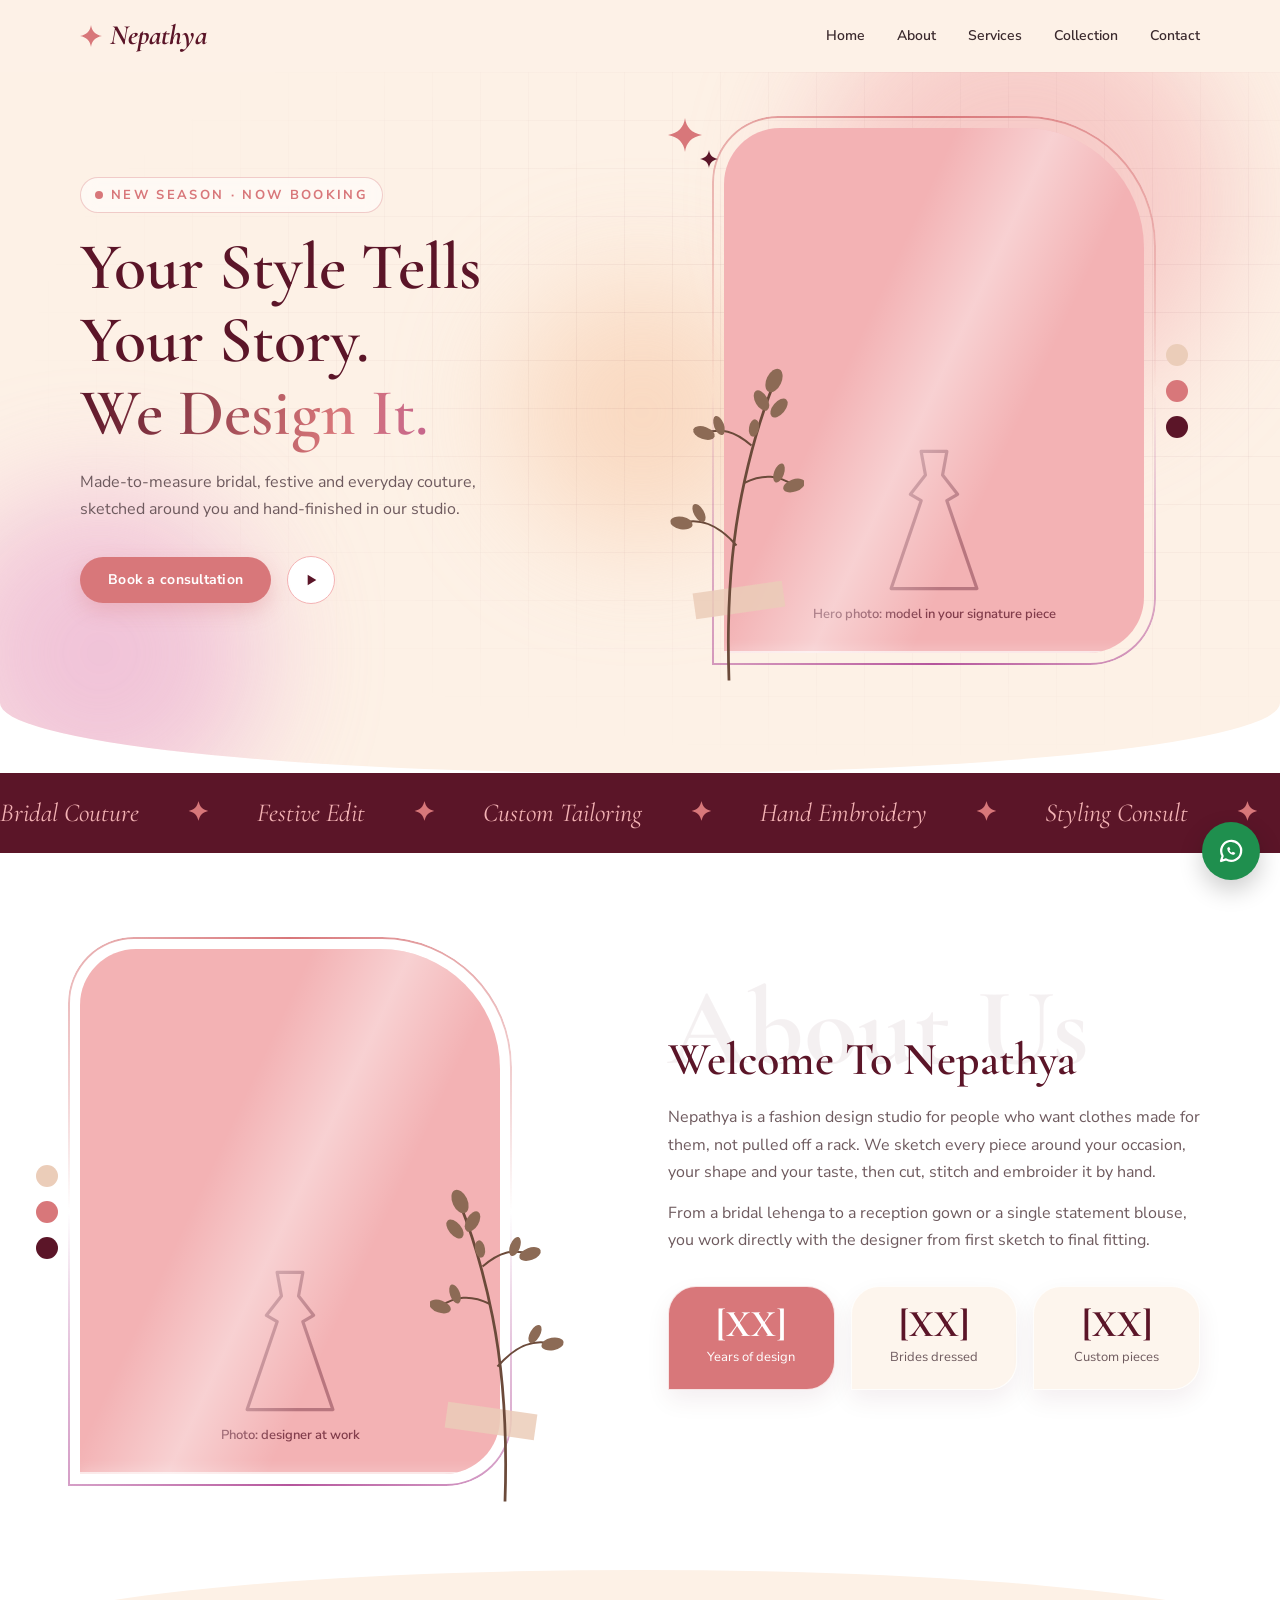
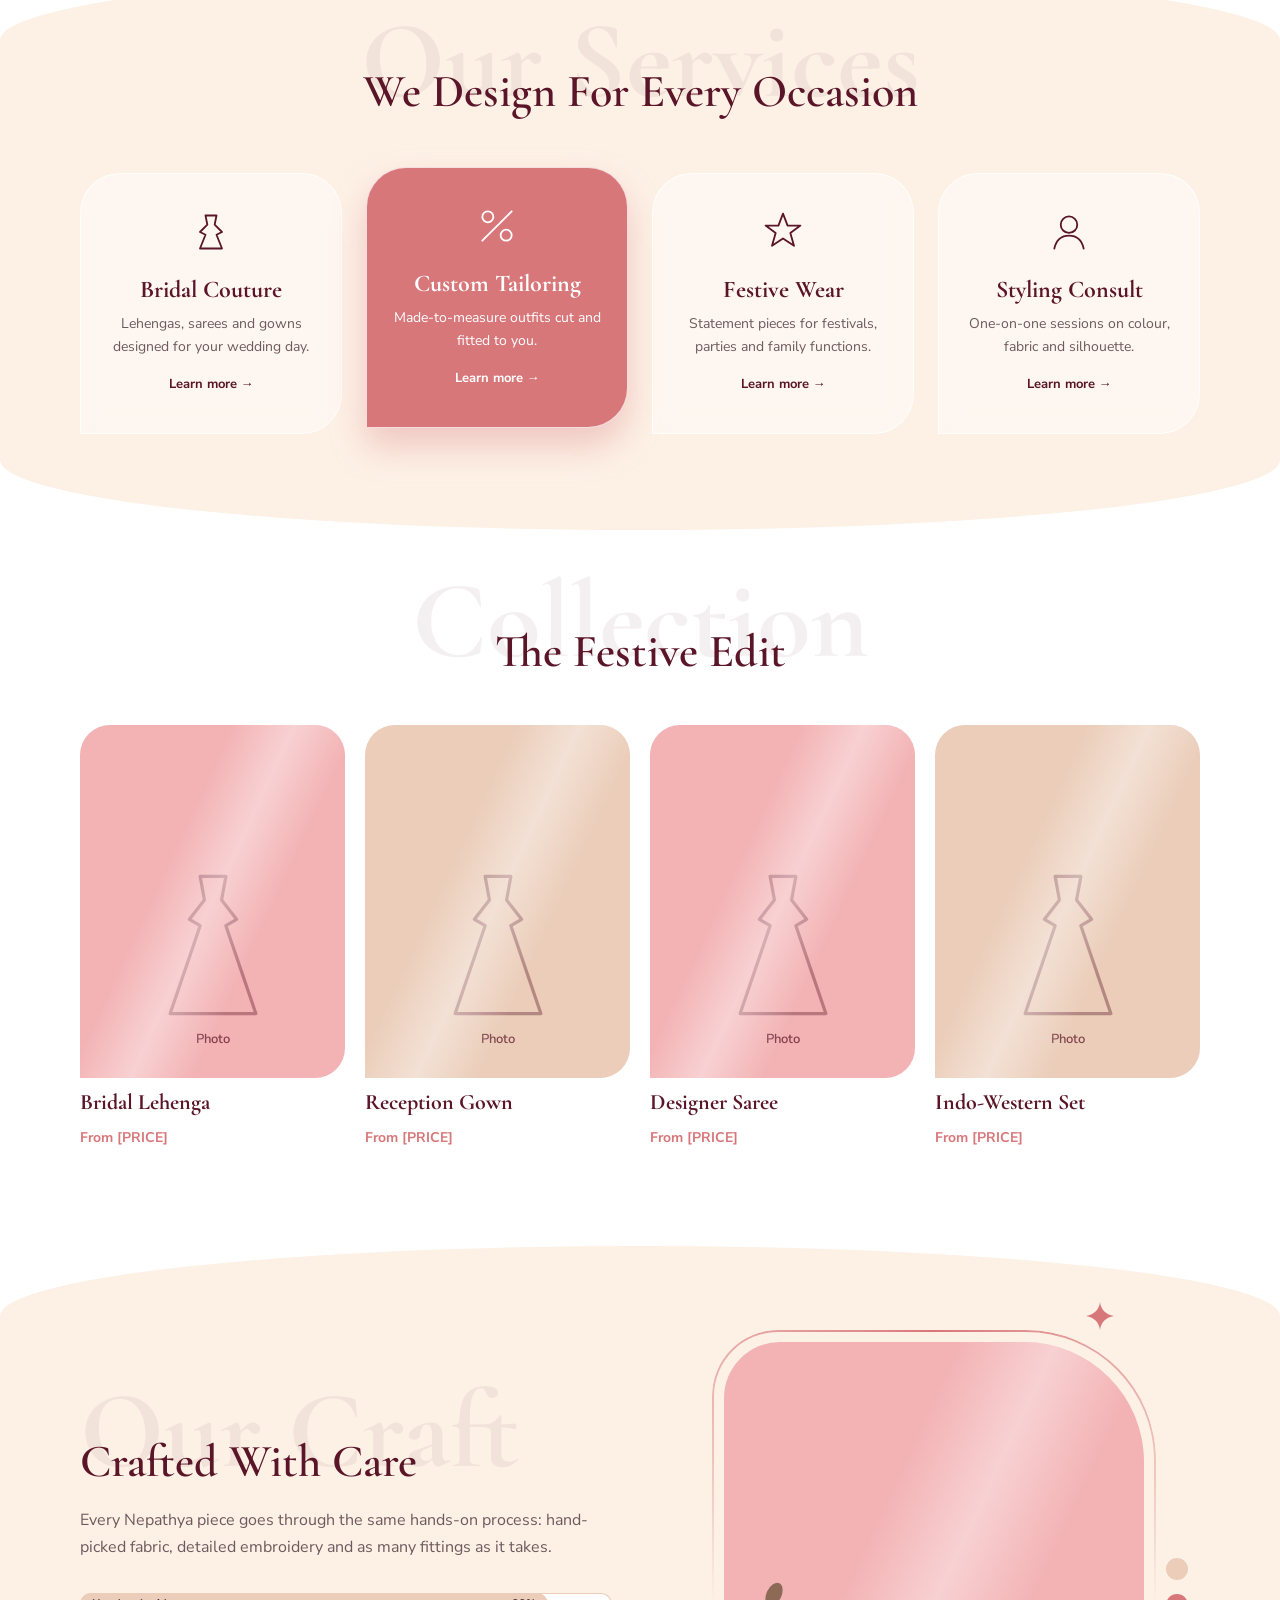
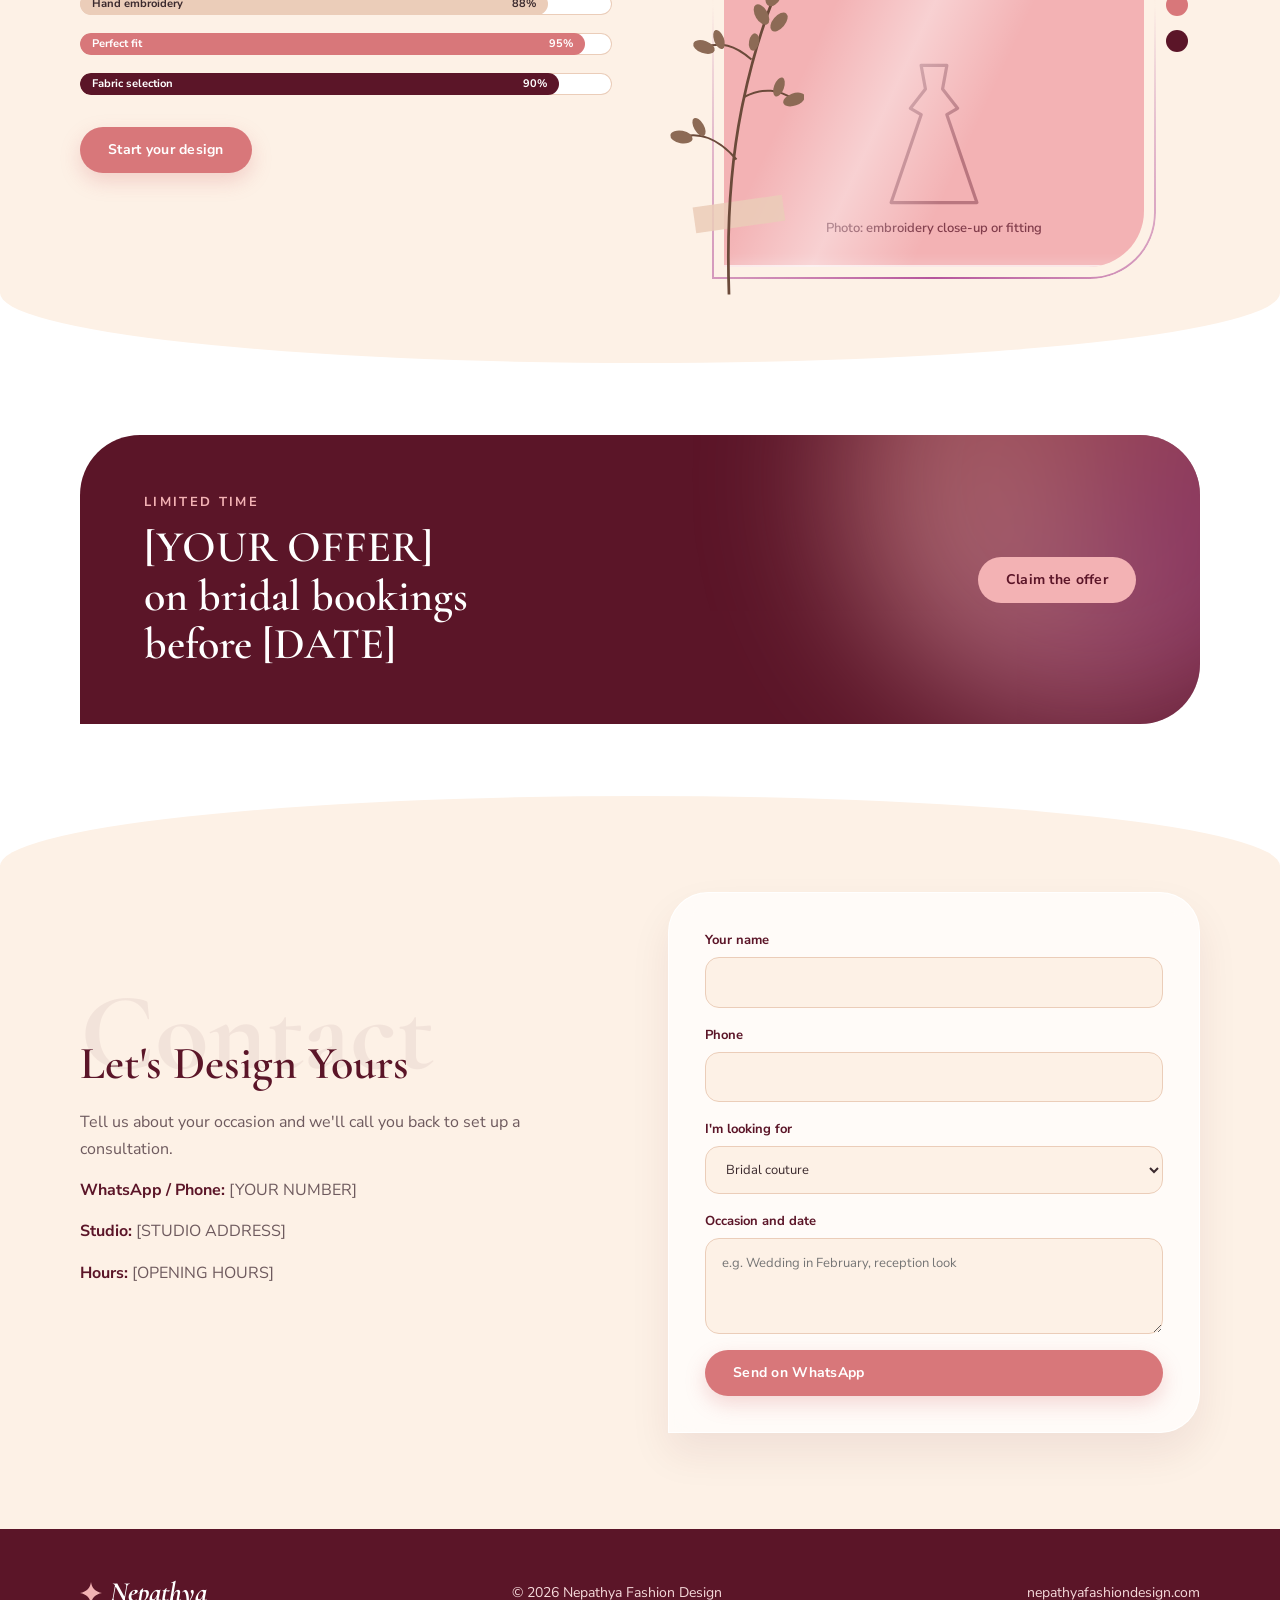
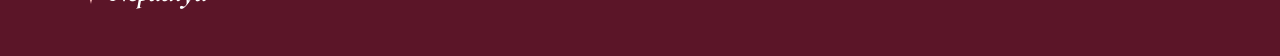
==== index.html @ 2fda393b "Add Nepathya promo landing page Co-Authored-By: Claude Opus 5.5 <noreply@anthropic.com> Claude-Sessi" ====
<!doctype html>
<html lang="en">
<head>
<meta charset="utf-8">
<meta name="viewport" content="width=device-width, initial-scale=1, viewport-fit=cover">
<title>Nepathya Fashion Design | Bridal &amp; Custom Couture</title>
<meta name="description" content="Nepathya Fashion Design: made-to-measure bridal, festive and custom wear. Book a design consultation.">
<link rel="preconnect" href="https://fonts.googleapis.com">
<link rel="preconnect" href="https://fonts.gstatic.com" crossorigin>
<link rel="stylesheet" href="https://fonts.googleapis.com/css2?family=Cormorant+Garamond:ital,wght@0,500;0,600;0,700;1,600&family=Nunito+Sans:wght@400;600;700&display=swap">
<style>
/* Layout: soft cream bands with curved edges; arched pink photo frames with a dried-flower sprig, colour-dot rail, serif headings over faded watermark words */
:root{
  --cream:#FDF1E6;
  --paper:#FFFFFF;
  --blush:#F3B2B4;
  --coral:#D8777A;
  --coral-dark:#B95A5E;
  --wine:#5B1528;
  --ink:#3B2A2E;
  --muted:#6E5A5E;
  --sand:#EBCDB9;
  --display:'Cormorant Garamond', 'Times New Roman', Georgia, serif;
  --body:'Nunito Sans', 'Segoe UI', Arial, sans-serif;
  color-scheme: light;
}
*{box-sizing:border-box}
html{scroll-behavior:smooth}
body{margin:0;background:var(--paper);color:var(--ink);font-family:var(--body);font-size:16px;line-height:1.7}
img{max-width:100%;display:block}
a{color:inherit}
h1,h2,h3{font-family:var(--display);color:var(--wine);margin:0;line-height:1.1;text-wrap:balance}
p{margin:0}
:focus-visible{outline:2px solid var(--wine);outline-offset:3px}

.wrap{max-width:1160px;margin:0 auto;padding-left:max(20px, env(safe-area-inset-left,0px));padding-right:max(20px, env(safe-area-inset-right,0px))}

/* Buttons */
.btn{display:inline-flex;align-items:center;gap:8px;min-height:46px;padding:0 28px;border-radius:999px;background:var(--coral);color:#fff;text-decoration:none;font-weight:700;font-size:14px;letter-spacing:.02em;border:0;cursor:pointer;font-family:var(--body);box-shadow:0 8px 20px rgba(216,119,122,.28);transition:background .2s, transform .2s}
.btn:hover{background:var(--coral-dark);transform:translateY(-2px)}
.btn.ghost{background:transparent;color:var(--wine);box-shadow:none;border:1.5px solid var(--coral)}
.btn.ghost:hover{background:var(--coral);color:#fff}
.play{width:48px;height:48px;border-radius:50%;border:1.5px solid var(--blush);display:inline-grid;place-items:center;color:var(--wine);text-decoration:none;background:var(--paper)}
.play:hover{background:var(--blush)}

/* Header */
header{position:sticky;top:env(safe-area-inset-top,0px);z-index:20;background:rgba(253,241,230,.94);backdrop-filter:blur(8px)}
body::before{content:"";position:fixed;inset:0 0 auto;height:env(safe-area-inset-top,0px);z-index:21;background:var(--cream)}
.nav{display:flex;align-items:center;justify-content:space-between;gap:16px;min-height:72px}
.logo{display:flex;align-items:center;gap:8px;font-family:var(--display);font-style:italic;font-weight:700;font-size:28px;color:var(--wine);text-decoration:none}
.logo svg{width:22px;height:22px}
.menu{display:flex;gap:32px;list-style:none;margin:0;padding:0;font-size:14px;font-weight:600}
.menu a{text-decoration:none;color:var(--ink)}
.menu a:hover{color:var(--coral)}
.burger{display:none;width:44px;height:44px;border:0;background:transparent;color:var(--wine);cursor:pointer}

/* Sections */
.band{background:var(--cream);position:relative}
.curve-bottom{border-radius:0 0 50% 50% / 0 0 70px 70px}
.curve-both{border-radius:50% 50% 50% 50% / 70px 70px 70px 70px}
section{padding-block:96px}

.split{display:grid;grid-template-columns:repeat(2,minmax(0,1fr));gap:56px;align-items:center}
.eyebrow{font-weight:700;font-size:13px;letter-spacing:.18em;text-transform:uppercase;color:var(--coral)}
.watermark{position:relative}
.watermark::before{content:attr(data-mark);position:absolute;left:0;top:-.55em;font-family:var(--display);font-weight:700;font-size:clamp(56px,9vw,110px);line-height:1;color:var(--wine);opacity:.06;white-space:nowrap;pointer-events:none}
.center.watermark::before{left:50%;transform:translateX(-50%)}

/* Hero */
.hero{padding-block:56px 120px}
.hero h1{font-size:clamp(40px,5.4vw,66px);font-weight:600}
.hero .lead{color:var(--muted);max-width:44ch;margin-top:20px}
.hero .actions{display:flex;align-items:center;gap:16px;margin-top:32px;flex-wrap:wrap}

/* Photo frame */
.frame{position:relative;max-width:420px;width:100%;justify-self:center}
.frame.left{justify-self:start}
.photo{aspect-ratio:4/5;width:100%;max-width:100%;background:var(--blush);border-radius:56px 120px 56px 0;overflow:hidden;position:relative;display:grid;place-items:end center}
.photo img{width:100%;height:100%;object-fit:cover}
.photo .ph{display:flex;flex-direction:column;align-items:center;gap:8px;color:var(--wine);opacity:.75;font-size:13px;font-weight:600;padding-bottom:28px;text-align:center}
.photo .ph svg{width:120px;height:auto;opacity:.5}
.sprig{position:absolute;left:-70px;bottom:-30px;width:150px;height:auto;pointer-events:none}
.frame.left .sprig{left:auto;right:-80px;transform:scaleX(-1)}
.tape{position:absolute;left:-30px;bottom:40px;width:90px;height:26px;background:rgba(235,205,185,.85);transform:rotate(-8deg)}
.frame.left .tape{left:auto;right:-36px;transform:rotate(8deg)}
.dots{position:absolute;right:-44px;top:50%;display:flex;flex-direction:column;gap:14px;transform:translateY(-50%)}
.frame.left .dots{right:auto;left:-44px}
.dots span{width:22px;height:22px;border-radius:50%}
.dots span:nth-child(1){background:var(--sand)}
.dots span:nth-child(2){background:var(--coral)}
.dots span:nth-child(3){background:var(--wine)}
.spark{position:absolute;color:var(--coral)}
.spark.dark{color:var(--wine)}

/* About + stats */
.about h2,.expertise h2{font-size:clamp(34px,4vw,46px);font-weight:600}
.about p{color:var(--muted);margin-top:20px}
.stats{display:grid;grid-template-columns:repeat(3,minmax(0,1fr));gap:16px;margin-top:32px}
.stat{background:var(--cream);border-radius:28px 28px 28px 0;padding:18px 12px;text-align:center;box-shadow:0 10px 24px rgba(91,21,40,.07)}
.stat b{display:block;font-family:var(--display);font-size:38px;line-height:1;color:var(--wine)}
.stat span{font-size:13px;color:var(--muted)}
.stat.hot{background:var(--coral)}
.stat.hot b,.stat.hot span{color:#fff}

/* Services */
.services h2{font-size:clamp(34px,4vw,46px);font-weight:600;text-align:center}
.cards{display:grid;grid-template-columns:repeat(4,minmax(0,1fr));gap:24px;margin-top:56px}
.card{position:relative;text-align:center;padding:36px 22px;border-radius:40px 40px 40px 0;transition:background .25s, transform .25s, box-shadow .25s}
.card svg{width:44px;height:44px;color:var(--wine)}
.card h3{font-size:24px;margin-top:14px}
.card p{font-size:14px;color:var(--muted);margin-top:8px}
.card a{display:inline-block;margin-top:14px;font-size:13px;font-weight:700;text-decoration:none;color:var(--wine)}
.card:hover,.card.active{background:var(--coral);transform:translateY(-6px);box-shadow:0 18px 34px rgba(216,119,122,.35)}
.card:hover *,.card.active *{color:#fff}

/* Gallery */
.gallery h2{font-size:clamp(34px,4vw,46px);font-weight:600;text-align:center}
.grid{display:grid;grid-template-columns:repeat(4,minmax(0,1fr));gap:20px;margin-top:48px}
.item{display:flex;flex-direction:column;gap:12px}
.item .photo{border-radius:30px 30px 30px 0;aspect-ratio:3/4}
.item:nth-child(even) .photo{background:var(--sand)}
.item h3{font-size:22px}
.item span{font-size:14px;color:var(--coral);font-weight:700}

/* Expertise bars */
.expertise p.copy{color:var(--muted);margin-top:20px}
.bars{display:flex;flex-direction:column;gap:18px;margin-top:32px}
.bar{background:var(--paper);border-radius:999px;height:22px;position:relative;overflow:hidden;box-shadow:inset 0 0 0 1px var(--sand)}
.bar i{position:absolute;inset:0 auto 0 0;border-radius:999px;display:flex;align-items:center;justify-content:space-between;padding:0 12px;font-style:normal;font-size:11px;font-weight:700;color:var(--ink)}
.bar:nth-child(1) i{background:var(--sand)}
.bar:nth-child(2) i{background:var(--coral);color:#fff}
.bar:nth-child(3) i{background:var(--wine);color:#fff}

/* Offer */
.offer{padding-block:72px}
.offer-box{background:var(--wine);color:#fff;border-radius:60px 60px 60px 0;padding:56px clamp(24px,5vw,72px);display:flex;flex-wrap:wrap;gap:28px;align-items:center;justify-content:space-between;position:relative;overflow:hidden}
.offer-box h2{color:#fff;font-size:clamp(30px,3.6vw,44px);font-weight:600;max-width:20ch}
.offer-box .eyebrow{color:var(--blush)}
.offer-box .btn{background:var(--blush);color:var(--wine);box-shadow:none}
.offer-box .btn:hover{background:#fff}

/* Contact */
.contact h2{font-size:clamp(34px,4vw,46px);font-weight:600}
.contact .info{display:flex;flex-direction:column;gap:14px;margin-top:20px;color:var(--muted)}
.contact .info b{color:var(--wine)}
form{background:var(--paper);border-radius:40px 40px 40px 0;padding:36px;box-shadow:0 20px 40px rgba(91,21,40,.08);display:flex;flex-direction:column;gap:16px}
label{display:flex;flex-direction:column;gap:6px;font-size:13px;font-weight:700;color:var(--wine)}
input,select,textarea{font:inherit;font-weight:400;color:var(--ink);padding:13px 16px;border:1px solid var(--sand);border-radius:14px;background:var(--cream);min-height:48px}
textarea{resize:vertical;min-height:96px}
.sent{background:var(--cream);border-radius:16px;padding:14px 16px;font-size:14px}

footer{background:var(--wine);color:#F6DADB;padding-block:40px}
footer .row{display:flex;flex-wrap:wrap;gap:16px;justify-content:space-between;align-items:center;font-size:14px}
footer .logo{color:#fff}
footer a{text-decoration:none}
footer a:hover{color:#fff}

.wa{position:fixed;right:calc(20px + env(safe-area-inset-right,0px));bottom:calc(20px + env(safe-area-inset-bottom,0px));z-index:30;width:58px;height:58px;border-radius:50%;background:#1F8F4E;display:grid;place-items:center;box-shadow:0 10px 24px rgba(0,0,0,.2)}
.wa svg{width:30px;height:30px;color:#fff}

@media (max-width: 900px){
  .split{grid-template-columns:minmax(0,1fr)}
  .cards,.grid{grid-template-columns:repeat(2,minmax(0,1fr))}
  .frame,.frame.left{justify-self:center;max-width:340px}
  .about .frame{order:-1}
  .menu{display:none;position:absolute;left:0;right:0;top:100%;flex-direction:column;gap:0;background:var(--cream);padding:8px max(20px, env(safe-area-inset-left,0px)) 16px;box-shadow:0 12px 20px rgba(91,21,40,.08)}
  .menu.open{display:flex}
  .menu a{display:block;padding:12px 0}
  .burger{display:inline-grid;place-items:center}
  section{padding-block:72px}
}
@media (max-width: 520px){
  .cards,.grid{grid-template-columns:minmax(0,1fr)}
  .stats{gap:10px}
  .stat b{font-size:30px}
  .dots{right:-30px}
  .frame.left .dots{left:-30px}
  .sprig{width:110px;left:-40px}
  .frame.left .sprig{right:-44px}
  form{padding:24px}
}
/* ===== Futuristic motion layer ===== */
@property --a{syntax:'<angle>';initial-value:0deg;inherits:false}
@keyframes spin{to{--a:360deg}}
@keyframes drift{to{transform:translate(60px,40px) scale(1.15)}}
@keyframes holo{to{background-position:-250% 0}}
@keyframes rise{from{transform:translateY(28px);filter:blur(8px)}}
@keyframes float{50%{transform:translateY(-14px)}}
@keyframes twinkle{50%{transform:scale(.55) rotate(45deg);opacity:.45}}
@keyframes sweep{0%{transform:translateX(-120%)}55%,100%{transform:translateX(120%)}}
@keyframes pulse{0%{box-shadow:0 0 0 0 rgba(216,119,122,.55)}100%{box-shadow:0 0 0 14px rgba(216,119,122,0)}}
@keyframes marquee{to{transform:translateX(-50%)}}
@keyframes scan{0%{top:-10%}100%{top:110%}}

.progress{position:fixed;top:env(safe-area-inset-top,0px);left:0;width:100%;height:3px;z-index:40;transform-origin:0 50%;transform:scaleX(0);background:linear-gradient(90deg,var(--coral),#C86BB0,var(--wine))}
.logo svg{animation:spin-r 8s linear infinite}
@keyframes spin-r{to{transform:rotate(360deg)}}

.band.curve-bottom{overflow:hidden}
.aurora{position:absolute;inset:0;pointer-events:none;overflow:hidden}
.aurora::after{content:"";position:absolute;inset:0;background-image:linear-gradient(rgba(91,21,40,.07) 1px,transparent 1px),linear-gradient(90deg,rgba(91,21,40,.07) 1px,transparent 1px);background-size:48px 48px;-webkit-mask-image:radial-gradient(ellipse at 70% 40%,#000 0%,transparent 70%);mask-image:radial-gradient(ellipse at 70% 40%,#000 0%,transparent 70%)}
.aurora i{position:absolute;border-radius:50%;filter:blur(60px);opacity:.6;animation:drift 14s ease-in-out infinite alternate}
.aurora i:nth-child(1){width:420px;height:420px;background:var(--blush);right:4%;top:-80px}
.aurora i:nth-child(2){width:320px;height:320px;background:#E9A6CF;left:-60px;bottom:-40px;animation-duration:18s}
.aurora i:nth-child(3){width:260px;height:260px;background:#F7C9A8;left:40%;top:30%;animation-duration:22s}
.hero .wrap{position:relative}

.holo{background:linear-gradient(100deg,var(--wine) 0%,var(--coral) 30%,#B5559C 50%,var(--coral) 70%,var(--wine) 100%);background-size:250% 100%;-webkit-background-clip:text;background-clip:text;color:transparent;animation:holo 6s linear infinite}
.hero .eyebrow,.hero h1,.hero .lead,.hero .actions{animation:rise 1s cubic-bezier(.2,.7,.2,1) both}
.hero h1{animation-delay:.12s}.hero .lead{animation-delay:.26s}.hero .actions{animation-delay:.4s}
.chip{display:inline-flex;align-items:center;gap:8px;padding:6px 14px;border-radius:999px;background:rgba(255,255,255,.55);border:1px solid rgba(216,119,122,.35);backdrop-filter:blur(8px)}
.chip::before{content:"";width:8px;height:8px;border-radius:50%;background:var(--coral);animation:pulse 1.8s infinite}

.frame{isolation:isolate;animation:float 7s ease-in-out infinite}
.frame::before{content:"";position:absolute;inset:-12px;z-index:-1;border-radius:66px 130px 66px 0;padding:2px;background:conic-gradient(from var(--a),var(--coral),transparent 25%,#B5559C 50%,transparent 75%,var(--coral));-webkit-mask:linear-gradient(#000 0 0) content-box,linear-gradient(#000 0 0);-webkit-mask-composite:xor;mask-composite:exclude;animation:spin 6s linear infinite}
.photo::after{content:"";position:absolute;inset:0;background:linear-gradient(115deg,transparent 35%,rgba(255,255,255,.4) 50%,transparent 65%);animation:sweep 5s ease-in-out infinite;pointer-events:none}
.frame .photo::before{content:"";position:absolute;left:0;right:0;height:2px;background:rgba(255,255,255,.7);box-shadow:0 0 12px rgba(255,255,255,.9);animation:scan 4s linear infinite;pointer-events:none}
.spark{animation:twinkle 3s ease-in-out infinite}
.spark.dark{animation-delay:1.2s}
.dots span:nth-child(2){animation:pulse 2s infinite}

.btn{position:relative;overflow:hidden}
.btn::after{content:"";position:absolute;inset:0;background:linear-gradient(115deg,transparent 30%,rgba(255,255,255,.45) 50%,transparent 70%);transform:translateX(-120%);transition:transform .6s}
.btn:hover::after{transform:translateX(120%)}
.play{animation:pulse 2s infinite}

.ticker{background:var(--wine);color:var(--blush);overflow:hidden;padding-block:18px}
.ticker div{display:flex;gap:48px;width:max-content;animation:marquee 28s linear infinite;font-family:var(--display);font-style:italic;font-size:26px;white-space:nowrap}
.ticker b{color:var(--coral);font-style:normal}

.stat{background:rgba(253,241,230,.7);backdrop-filter:blur(10px);border:1px solid rgba(255,255,255,.8);transition:transform .3s}
.stat:hover{transform:translateY(-6px)}
.card{background:rgba(255,255,255,.4);backdrop-filter:blur(12px);border:1px solid rgba(255,255,255,.75);overflow:hidden;transform:perspective(800px) rotateX(var(--rx,0deg)) rotateY(var(--ry,0deg)) translateY(var(--ty,0px));transition:background .25s,box-shadow .25s,transform .15s}
.card:hover,.card.active{--ty:-6px;transform:perspective(800px) rotateX(var(--rx,0deg)) rotateY(var(--ry,0deg)) translateY(var(--ty))}
.card::before{content:"";position:absolute;inset:0;background:radial-gradient(220px circle at var(--mx,50%) var(--my,50%),rgba(255,255,255,.45),transparent 60%);opacity:0;transition:opacity .3s;pointer-events:none}
.card:hover::before{opacity:1}
.card svg{transition:transform .4s}
.card:hover svg{transform:translateY(-4px) scale(1.12)}
.item .photo{transition:transform .5s cubic-bezier(.2,.7,.2,1),box-shadow .5s}
.item:hover .photo{transform:translateY(-8px) rotate(-1deg);box-shadow:0 24px 40px rgba(91,21,40,.15)}

.bar i{transition:clip-path 1.6s cubic-bezier(.2,.7,.2,1)}
.bar.pre-bar i{clip-path:inset(0 100% 0 0)}
.offer-box::before{content:"";position:absolute;width:520px;height:520px;right:-160px;top:-220px;border-radius:50%;background:conic-gradient(from var(--a),var(--coral),#B5559C,var(--blush),var(--coral));filter:blur(70px);opacity:.5;animation:spin 10s linear infinite}
.offer-box>*{position:relative}
form{background:rgba(255,255,255,.7);backdrop-filter:blur(12px);border:1px solid rgba(255,255,255,.9)}
input:focus,select:focus,textarea:focus{outline:none;border-color:var(--coral);box-shadow:0 0 0 4px rgba(216,119,122,.18)}
.wa{animation:pulse 2s infinite}

.pre{opacity:0;transform:translateY(40px)}
.in{transition:opacity .9s cubic-bezier(.2,.7,.2,1),transform .9s cubic-bezier(.2,.7,.2,1)}

@media (prefers-reduced-motion: reduce){
  html{scroll-behavior:auto}
  *,*::before,*::after{animation:none!important;transition:none!important}
  .pre{opacity:1;transform:none}
  .bar.pre-bar i{clip-path:none}
}
</style>
</head>
<body>

<svg width="0" height="0" style="position:absolute" aria-hidden="true">
  <defs>
    <symbol id="spark" viewBox="0 0 24 24"><path d="M12 0c.8 6.4 4.6 10.6 12 12-7.4 1.4-11.2 5.6-12 12-.8-6.4-4.6-10.6-12-12C7.4 10.6 11.2 6.4 12 0z" fill="currentColor"/></symbol>
    <symbol id="sprig" viewBox="0 0 120 260">
      <path d="M60 258 C58 200 62 150 70 110 C76 80 84 50 96 20" stroke="#6B4A3A" stroke-width="2.2" fill="none"/>
      <path d="M66 150 C50 132 36 128 22 132" stroke="#6B4A3A" stroke-width="1.6" fill="none"/>
      <path d="M72 100 C88 92 100 94 112 102" stroke="#6B4A3A" stroke-width="1.6" fill="none"/>
      <path d="M78 70 C64 58 54 56 40 60" stroke="#6B4A3A" stroke-width="1.6" fill="none"/>
      <g fill="#8C6A55">
        <ellipse cx="96" cy="18" rx="6" ry="10" transform="rotate(25 96 18)"/>
        <ellipse cx="86" cy="34" rx="5" ry="9" transform="rotate(-30 86 34)"/>
        <ellipse cx="100" cy="40" rx="5" ry="9" transform="rotate(40 100 40)"/>
        <ellipse cx="40" cy="60" rx="5" ry="9" transform="rotate(-70 40 60)"/>
        <ellipse cx="52" cy="54" rx="4" ry="8" transform="rotate(-20 52 54)"/>
        <ellipse cx="112" cy="102" rx="5" ry="9" transform="rotate(70 112 102)"/>
        <ellipse cx="100" cy="92" rx="4" ry="8" transform="rotate(20 100 92)"/>
        <ellipse cx="22" cy="132" rx="5" ry="9" transform="rotate(-80 22 132)"/>
        <ellipse cx="36" cy="124" rx="4" ry="8" transform="rotate(-30 36 124)"/>
        <ellipse cx="80" cy="56" rx="4" ry="7" transform="rotate(10 80 56)"/>
      </g>
    </symbol>
    <symbol id="dress" viewBox="0 0 100 140"><path d="M38 6h24l-4 22 14 18-10 6 28 82H10l28-82-10-6 14-18z" fill="none" stroke="currentColor" stroke-width="3" stroke-linejoin="round"/></symbol>
  </defs>
</svg>

<div class="progress" id="progress" aria-hidden="true"></div>
<header>
  <div class="wrap nav">
    <a class="logo" href="#top" aria-label="Nepathya home"><svg aria-hidden="true"><use href="#spark" style="color:var(--coral)"/></svg>Nepathya</a>
    <nav aria-label="Main">
      <ul class="menu" id="menu">
        <li><a href="#top">Home</a></li>
        <li><a href="#about">About</a></li>
        <li><a href="#services">Services</a></li>
        <li><a href="#collection">Collection</a></li>
        <li><a href="#contact">Contact</a></li>
      </ul>
    </nav>
    <button class="burger" id="burger" aria-label="Open menu" aria-expanded="false" aria-controls="menu">
      <svg width="26" height="26" viewBox="0 0 24 24" fill="none" stroke="currentColor" stroke-width="2" stroke-linecap="round" aria-hidden="true"><path d="M4 7h16M4 12h16M4 17h16"/></svg>
    </button>
  </div>
</header>

<main id="top">
  <!-- HERO -->
  <div class="band curve-bottom">
    <div class="aurora" aria-hidden="true"><i></i><i></i><i></i></div>
    <section class="hero">
      <div class="wrap split">
        <div>
          <p class="eyebrow chip">New season · Now booking</p>
          <h1 style="margin-top:18px">Your Style Tells Your Story. <span class="holo">We Design It.</span></h1>
          <p class="lead">Made-to-measure bridal, festive and everyday couture, sketched around you and hand-finished in our studio.</p>
          <div class="actions">
            <a class="btn" href="#contact">Book a consultation</a>
            <a class="play" href="#collection" aria-label="See the collection">
              <svg width="16" height="16" viewBox="0 0 24 24" aria-hidden="true"><path d="M7 4l13 8-13 8z" fill="currentColor"/></svg>
            </a>
          </div>
        </div>
        <div class="frame">
          <svg class="spark" style="width:34px;height:34px;left:-56px;top:-10px" aria-hidden="true"><use href="#spark"/></svg>
          <svg class="spark dark" style="width:18px;height:18px;left:-24px;top:22px" aria-hidden="true"><use href="#spark"/></svg>
          <div class="photo">
            <!-- Replace this placeholder with: <img src="images/hero.jpg" alt="Model wearing a Nepathya design"> -->
            <div class="ph"><svg aria-hidden="true"><use href="#dress"/></svg>Hero photo: model in your signature piece</div>
          </div>
          <span class="tape" aria-hidden="true"></span>
          <svg class="sprig" viewBox="0 0 120 260" aria-hidden="true"><use href="#sprig"/></svg>
          <div class="dots" aria-hidden="true"><span></span><span></span><span></span></div>
        </div>
      </div>
    </section>
  </div>

  <div class="ticker" aria-label="Bridal, Festive, Couture, Custom tailoring, Styling">
    <div aria-hidden="true">
      <span>Bridal Couture</span><b>✦</b><span>Festive Edit</span><b>✦</b><span>Custom Tailoring</span><b>✦</b><span>Hand Embroidery</span><b>✦</b><span>Styling Consult</span><b>✦</b>
      <span>Bridal Couture</span><b>✦</b><span>Festive Edit</span><b>✦</b><span>Custom Tailoring</span><b>✦</b><span>Hand Embroidery</span><b>✦</b><span>Styling Consult</span><b>✦</b>
    </div>
  </div>

  <!-- ABOUT -->
  <section class="about" id="about">
    <div class="wrap split">
      <div class="frame left">
        <div class="photo">
          <div class="ph"><svg aria-hidden="true"><use href="#dress"/></svg>Photo: designer at work</div>
        </div>
        <span class="tape" aria-hidden="true"></span>
        <svg class="sprig" viewBox="0 0 120 260" aria-hidden="true"><use href="#sprig"/></svg>
        <div class="dots" aria-hidden="true"><span></span><span></span><span></span></div>
      </div>
      <div>
        <h2 class="watermark" data-mark="About Us">Welcome To Nepathya</h2>
        <p>Nepathya is a fashion design studio for people who want clothes made for them, not pulled off a rack. We sketch every piece around your occasion, your shape and your taste, then cut, stitch and embroider it by hand.</p>
        <p style="margin-top:14px">From a bridal lehenga to a reception gown or a single statement blouse, you work directly with the designer from first sketch to final fitting.</p>
        <div class="stats">
          <div class="stat hot"><b>[XX]</b><span>Years of design</span></div>
          <div class="stat"><b>[XX]</b><span>Brides dressed</span></div>
          <div class="stat"><b>[XX]</b><span>Custom pieces</span></div>
        </div>
      </div>
    </div>
  </section>

  <!-- SERVICES -->
  <div class="band curve-both">
    <section class="services" id="services">
      <div class="wrap">
        <h2 class="center watermark" data-mark="Our Services">We Design For Every Occasion</h2>
        <div class="cards">
          <article class="card">
            <svg viewBox="0 0 48 48" fill="none" stroke="currentColor" stroke-width="2" stroke-linejoin="round" aria-hidden="true"><path d="M18 6h12l-2 10 8 8-6 3 6 15H12l6-15-6-3 8-8z"/></svg>
            <h3>Bridal Couture</h3>
            <p>Lehengas, sarees and gowns designed for your wedding day.</p>
            <a href="#contact">Learn more →</a>
          </article>
          <article class="card active">
            <svg viewBox="0 0 48 48" fill="none" stroke="currentColor" stroke-width="2" stroke-linecap="round" aria-hidden="true"><path d="M8 40L40 8M14 8a6 6 0 1 1 0 12 6 6 0 0 1 0-12zM34 28a6 6 0 1 1 0 12 6 6 0 0 1 0-12z"/></svg>
            <h3>Custom Tailoring</h3>
            <p>Made-to-measure outfits cut and fitted to you.</p>
            <a href="#contact">Learn more →</a>
          </article>
          <article class="card">
            <svg viewBox="0 0 48 48" fill="none" stroke="currentColor" stroke-width="2" stroke-linejoin="round" aria-hidden="true"><path d="M24 4l5 13h14l-11 8 4 14-12-8-12 8 4-14L5 17h14z"/></svg>
            <h3>Festive Wear</h3>
            <p>Statement pieces for festivals, parties and family functions.</p>
            <a href="#contact">Learn more →</a>
          </article>
          <article class="card">
            <svg viewBox="0 0 48 48" fill="none" stroke="currentColor" stroke-width="2" stroke-linecap="round" stroke-linejoin="round" aria-hidden="true"><circle cx="24" cy="16" r="9"/><path d="M8 42c2-9 8-14 16-14s14 5 16 14"/></svg>
            <h3>Styling Consult</h3>
            <p>One-on-one sessions on colour, fabric and silhouette.</p>
            <a href="#contact">Learn more →</a>
          </article>
        </div>
      </div>
    </section>
  </div>

  <!-- COLLECTION -->
  <section class="gallery" id="collection">
    <div class="wrap">
      <h2 class="center watermark" data-mark="Collection">The Festive Edit</h2>
      <div class="grid">
        <div class="item"><div class="photo"><div class="ph"><svg aria-hidden="true"><use href="#dress"/></svg>Photo</div></div><h3>Bridal Lehenga</h3><span>From [PRICE]</span></div>
        <div class="item"><div class="photo"><div class="ph"><svg aria-hidden="true"><use href="#dress"/></svg>Photo</div></div><h3>Reception Gown</h3><span>From [PRICE]</span></div>
        <div class="item"><div class="photo"><div class="ph"><svg aria-hidden="true"><use href="#dress"/></svg>Photo</div></div><h3>Designer Saree</h3><span>From [PRICE]</span></div>
        <div class="item"><div class="photo"><div class="ph"><svg aria-hidden="true"><use href="#dress"/></svg>Photo</div></div><h3>Indo-Western Set</h3><span>From [PRICE]</span></div>
      </div>
    </div>
  </section>

  <!-- EXPERTISE -->
  <div class="band curve-both">
    <section class="expertise">
      <div class="wrap split">
        <div>
          <h2 class="watermark" data-mark="Our Craft">Crafted With Care</h2>
          <p class="copy">Every Nepathya piece goes through the same hands-on process: hand-picked fabric, detailed embroidery and as many fittings as it takes.</p>
          <div class="bars" role="list">
            <div class="bar" role="listitem"><i style="width:88%">Hand embroidery <span>88%</span></i></div>
            <div class="bar" role="listitem"><i style="width:95%">Perfect fit <span>95%</span></i></div>
            <div class="bar" role="listitem"><i style="width:90%">Fabric selection <span>90%</span></i></div>
          </div>
          <a class="btn" href="#contact" style="margin-top:32px">Start your design</a>
        </div>
        <div class="frame">
          <svg class="spark" style="width:28px;height:28px;right:30px;top:-40px" aria-hidden="true"><use href="#spark"/></svg>
          <div class="photo">
            <div class="ph"><svg aria-hidden="true"><use href="#dress"/></svg>Photo: embroidery close-up or fitting</div>
          </div>
          <span class="tape" aria-hidden="true"></span>
          <svg class="sprig" viewBox="0 0 120 260" aria-hidden="true"><use href="#sprig"/></svg>
          <div class="dots" aria-hidden="true"><span></span><span></span><span></span></div>
        </div>
      </div>
    </section>
  </div>

  <!-- OFFER -->
  <section class="offer">
    <div class="wrap">
      <div class="offer-box">
        <div>
          <p class="eyebrow">Limited time</p>
          <h2 style="margin-top:10px">[YOUR OFFER] on bridal bookings before [DATE]</h2>
        </div>
        <a class="btn" href="#contact">Claim the offer</a>
      </div>
    </div>
  </section>

  <!-- CONTACT -->
  <div class="band curve-both" style="border-bottom-left-radius:0;border-bottom-right-radius:0">
    <section class="contact" id="contact">
      <div class="wrap split">
        <div>
          <h2 class="watermark" data-mark="Contact">Let's Design Yours</h2>
          <div class="info">
            <p>Tell us about your occasion and we'll call you back to set up a consultation.</p>
            <p><b>WhatsApp / Phone:</b> [YOUR NUMBER]</p>
            <p><b>Studio:</b> [STUDIO ADDRESS]</p>
            <p><b>Hours:</b> [OPENING HOURS]</p>
          </div>
        </div>
        <form id="enquiry" novalidate>
          <label for="f-name">Your name<input id="f-name" name="name" type="text" autocomplete="name" required></label>
          <label for="f-phone">Phone<input id="f-phone" name="phone" type="tel" autocomplete="tel" required></label>
          <label for="f-need">I'm looking for
            <select id="f-need" name="need">
              <option>Bridal couture</option>
              <option>Custom tailoring</option>
              <option>Festive wear</option>
              <option>Styling consultation</option>
            </select>
          </label>
          <label for="f-msg">Occasion and date<textarea id="f-msg" name="msg" placeholder="e.g. Wedding in February, reception look"></textarea></label>
          <button class="btn" type="submit">Send on WhatsApp</button>
          <p class="sent" id="sent" hidden></p>
        </form>
      </div>
    </section>
  </div>
</main>

<footer>
  <div class="wrap row">
    <a class="logo" href="#top"><svg aria-hidden="true"><use href="#spark" style="color:var(--blush)"/></svg>Nepathya</a>
    <span>© 2026 Nepathya Fashion Design</span>
    <span><a href="https://nepathyafashiondesign.com">nepathyafashiondesign.com</a></span>
  </div>
</footer>

<a class="wa" id="wa" href="https://wa.me/" aria-label="Chat on WhatsApp">
  <svg viewBox="0 0 24 24" fill="none" stroke="currentColor" stroke-width="1.8" stroke-linejoin="round" aria-hidden="true"><path d="M4 20l1.3-4A8 8 0 1 1 8 18.7z"/><path d="M9 9.5c0 3 2.5 5.5 5.5 5.5l1-1.5-2-1-1 .8a4 4 0 0 1-1.8-1.8l.8-1-1-2z" fill="currentColor" stroke="none"/></svg>
</a>

<script>
// Set your WhatsApp number here, country code first, digits only (e.g. "9779800000000").
const WHATSAPP = "";

const burger = document.getElementById('burger');
const menu = document.getElementById('menu');
burger.addEventListener('click', () => {
  const open = menu.classList.toggle('open');
  burger.setAttribute('aria-expanded', open);
});
menu.addEventListener('click', e => { if (e.target.tagName === 'A') { menu.classList.remove('open'); burger.setAttribute('aria-expanded', 'false'); } });

if (WHATSAPP) document.getElementById('wa').href = 'https://wa.me/' + WHATSAPP;

// ---- Motion ----
const calm = matchMedia('(prefers-reduced-motion: reduce)').matches;
const bar = document.getElementById('progress');
const onScroll = () => {
  const h = document.documentElement;
  const p = h.scrollTop / Math.max(1, h.scrollHeight - h.clientHeight);
  bar.style.transform = `scaleX(${p})`;
};
addEventListener('scroll', onScroll, { passive: true }); onScroll();

if (!calm && 'IntersectionObserver' in window) {
  const targets = document.querySelectorAll('main section:not(.hero) h2, .split > *, .card, .item, .stat, .offer-box, .bar');
  const io = new IntersectionObserver(entries => {
    entries.forEach(en => {
      if (!en.isIntersecting) return;
      const el = en.target;
      el.classList.add('in');
      requestAnimationFrame(() => { el.classList.remove('pre'); el.classList.remove('pre-bar'); });
      io.unobserve(el);
    });
  }, { threshold: 0.15 });
  targets.forEach((el, i) => {
    const r = el.getBoundingClientRect();
    if (r.top < innerHeight) return; // already on screen: leave visible
    el.classList.add(el.classList.contains('bar') ? 'pre-bar' : 'pre');
    el.style.transitionDelay = (i % 4) * 90 + 'ms';
    io.observe(el);
  });

  document.querySelectorAll('.card').forEach(card => {
    card.addEventListener('pointermove', e => {
      const r = card.getBoundingClientRect();
      const x = (e.clientX - r.left) / r.width, y = (e.clientY - r.top) / r.height;
      card.style.setProperty('--mx', x * 100 + '%');
      card.style.setProperty('--my', y * 100 + '%');
      card.style.setProperty('--ry', (x - .5) * 14 + 'deg');
      card.style.setProperty('--rx', (.5 - y) * 14 + 'deg');
    });
    card.addEventListener('pointerleave', () => { card.style.setProperty('--rx', '0deg'); card.style.setProperty('--ry', '0deg'); });
  });
}

document.getElementById('enquiry').addEventListener('submit', e => {
  e.preventDefault();
  const f = e.target, out = document.getElementById('sent');
  const name = f.name.value.trim(), phone = f.phone.value.trim();
  if (!name || !phone) { out.hidden = false; out.textContent = 'Please add your name and phone number.'; return; }
  const text = `Hi Nepathya, I'm ${name} (${phone}). I'm looking for: ${f.need.value}. ${f.msg.value.trim()}`;
  out.hidden = false;
  if (!WHATSAPP) { out.textContent = 'Preview only: the WhatsApp number has not been added yet.'; return; }
  out.innerHTML = '';
  const a = document.createElement('a');
  a.href = `https://wa.me/${WHATSAPP}?text=${encodeURIComponent(text)}`;
  a.textContent = 'Open WhatsApp to send your enquiry';
  a.target = '_blank'; a.rel = 'noopener';
  out.append(a);
});
</script>
</body>
</html>
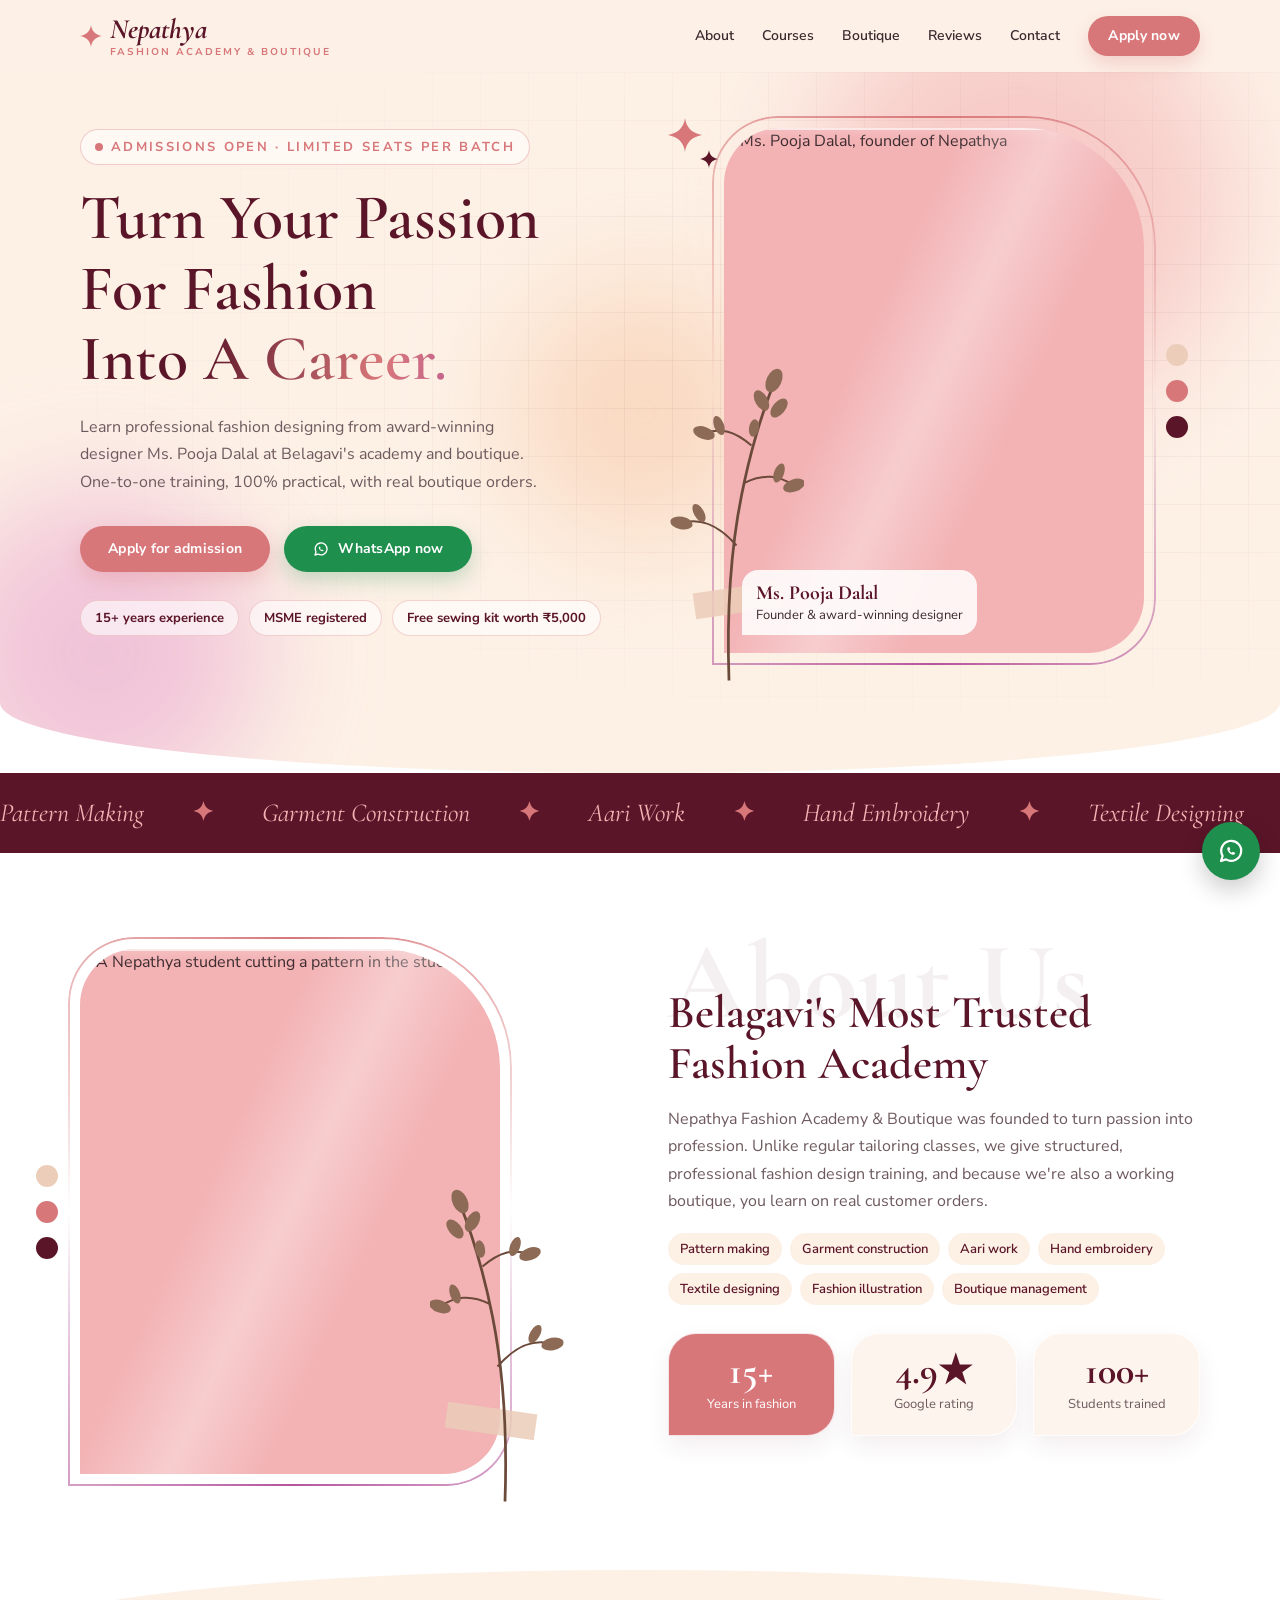
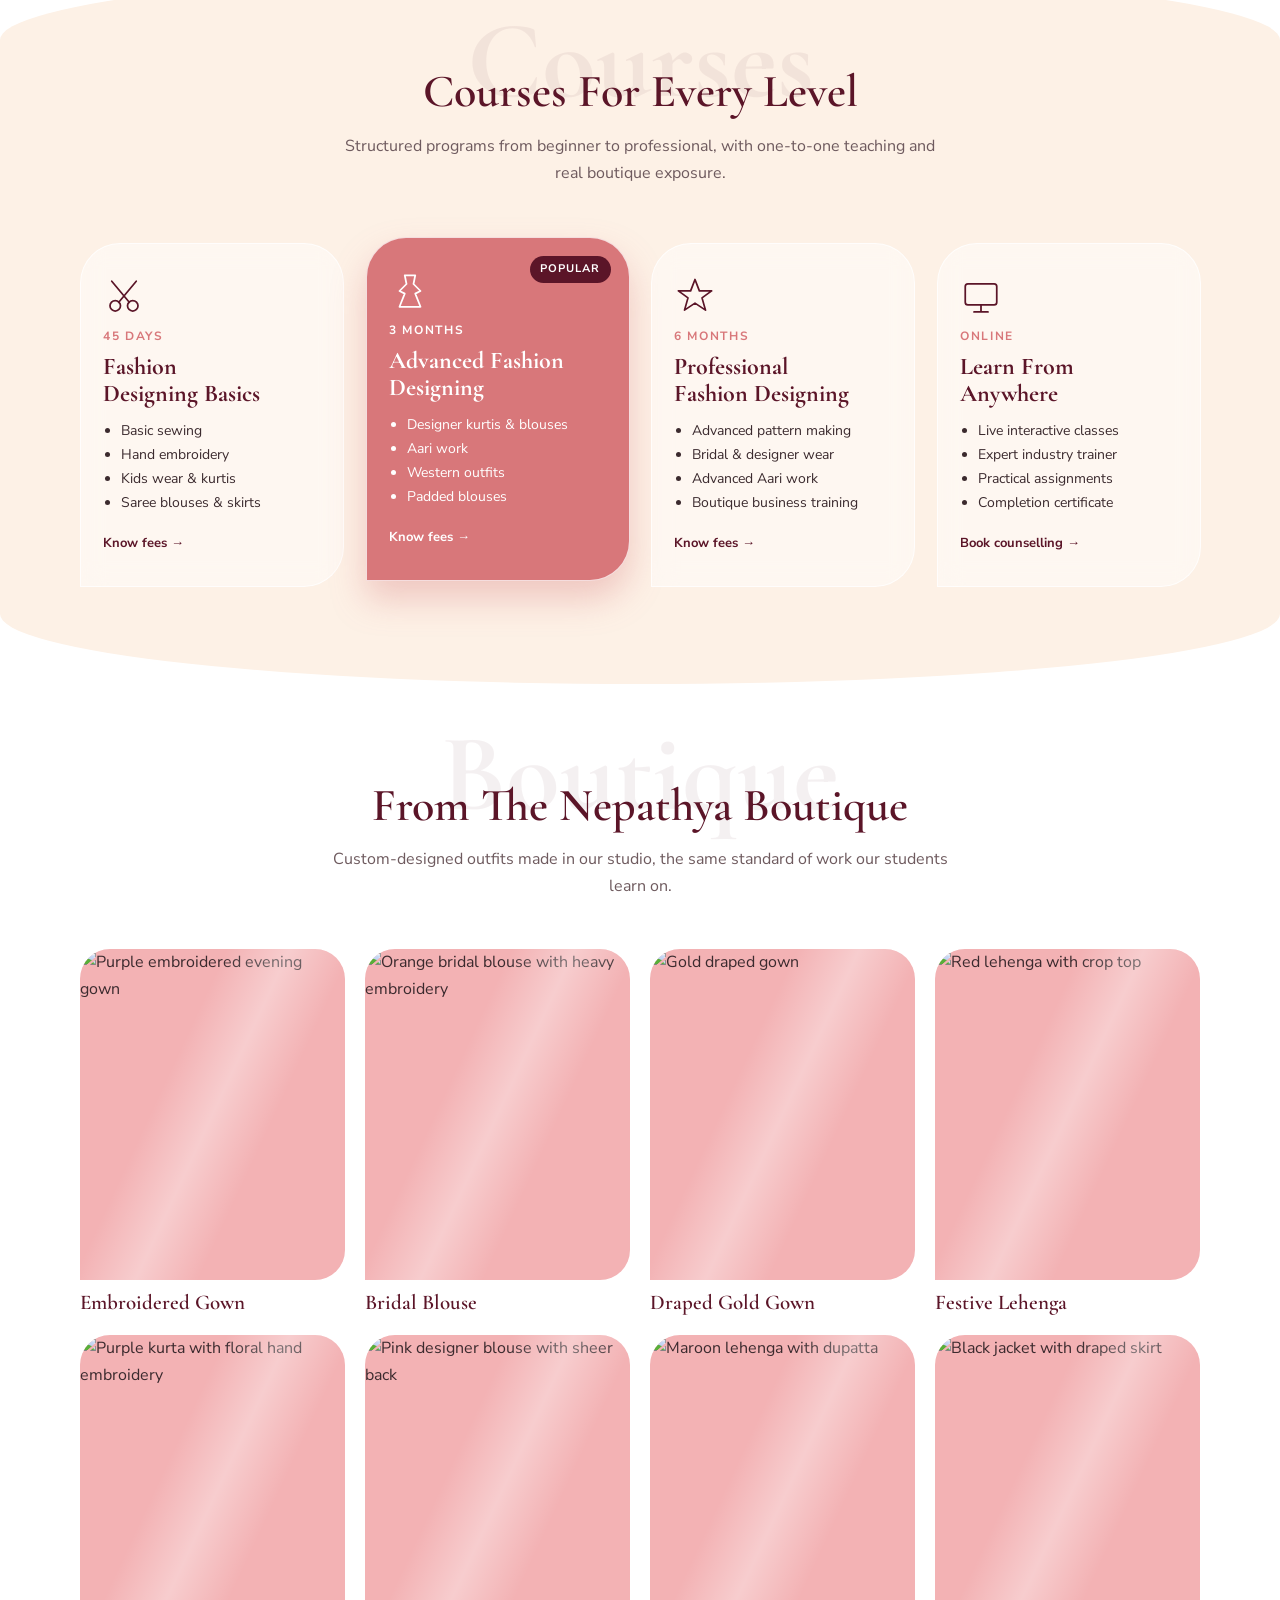
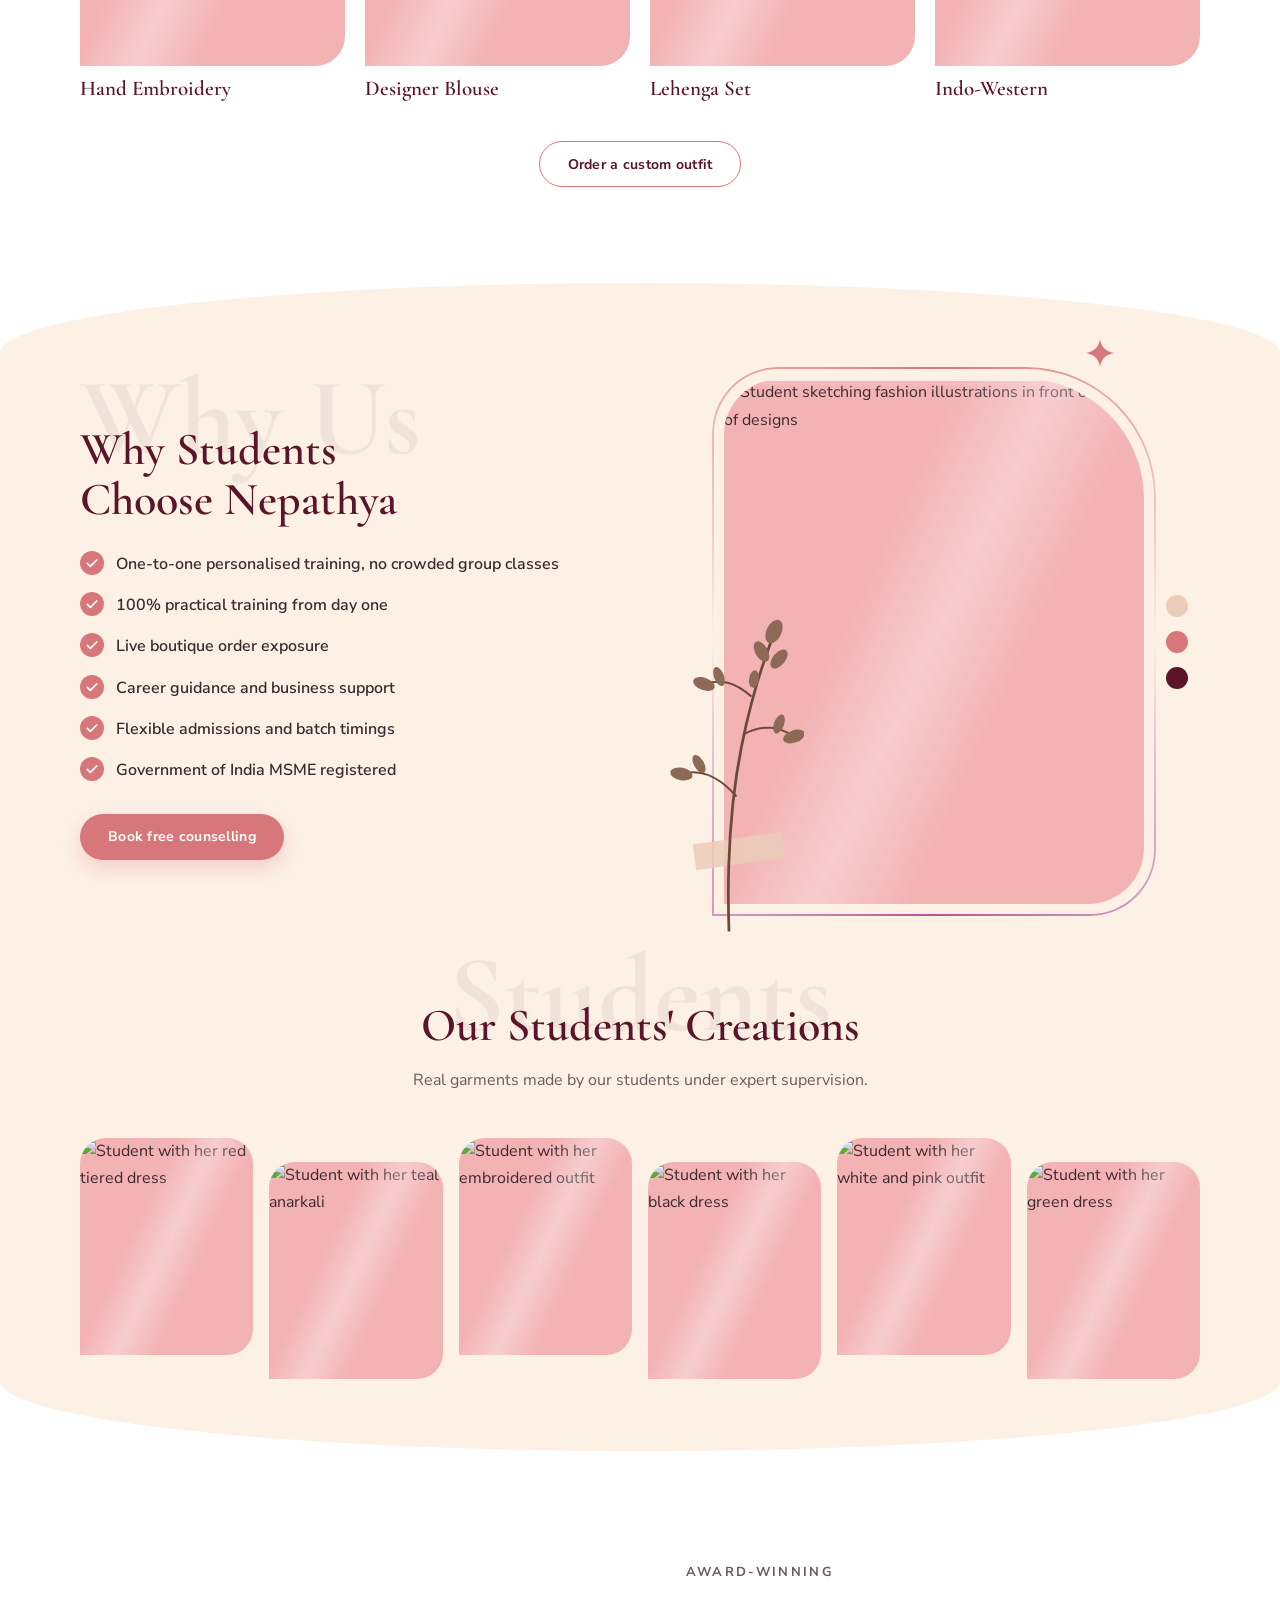
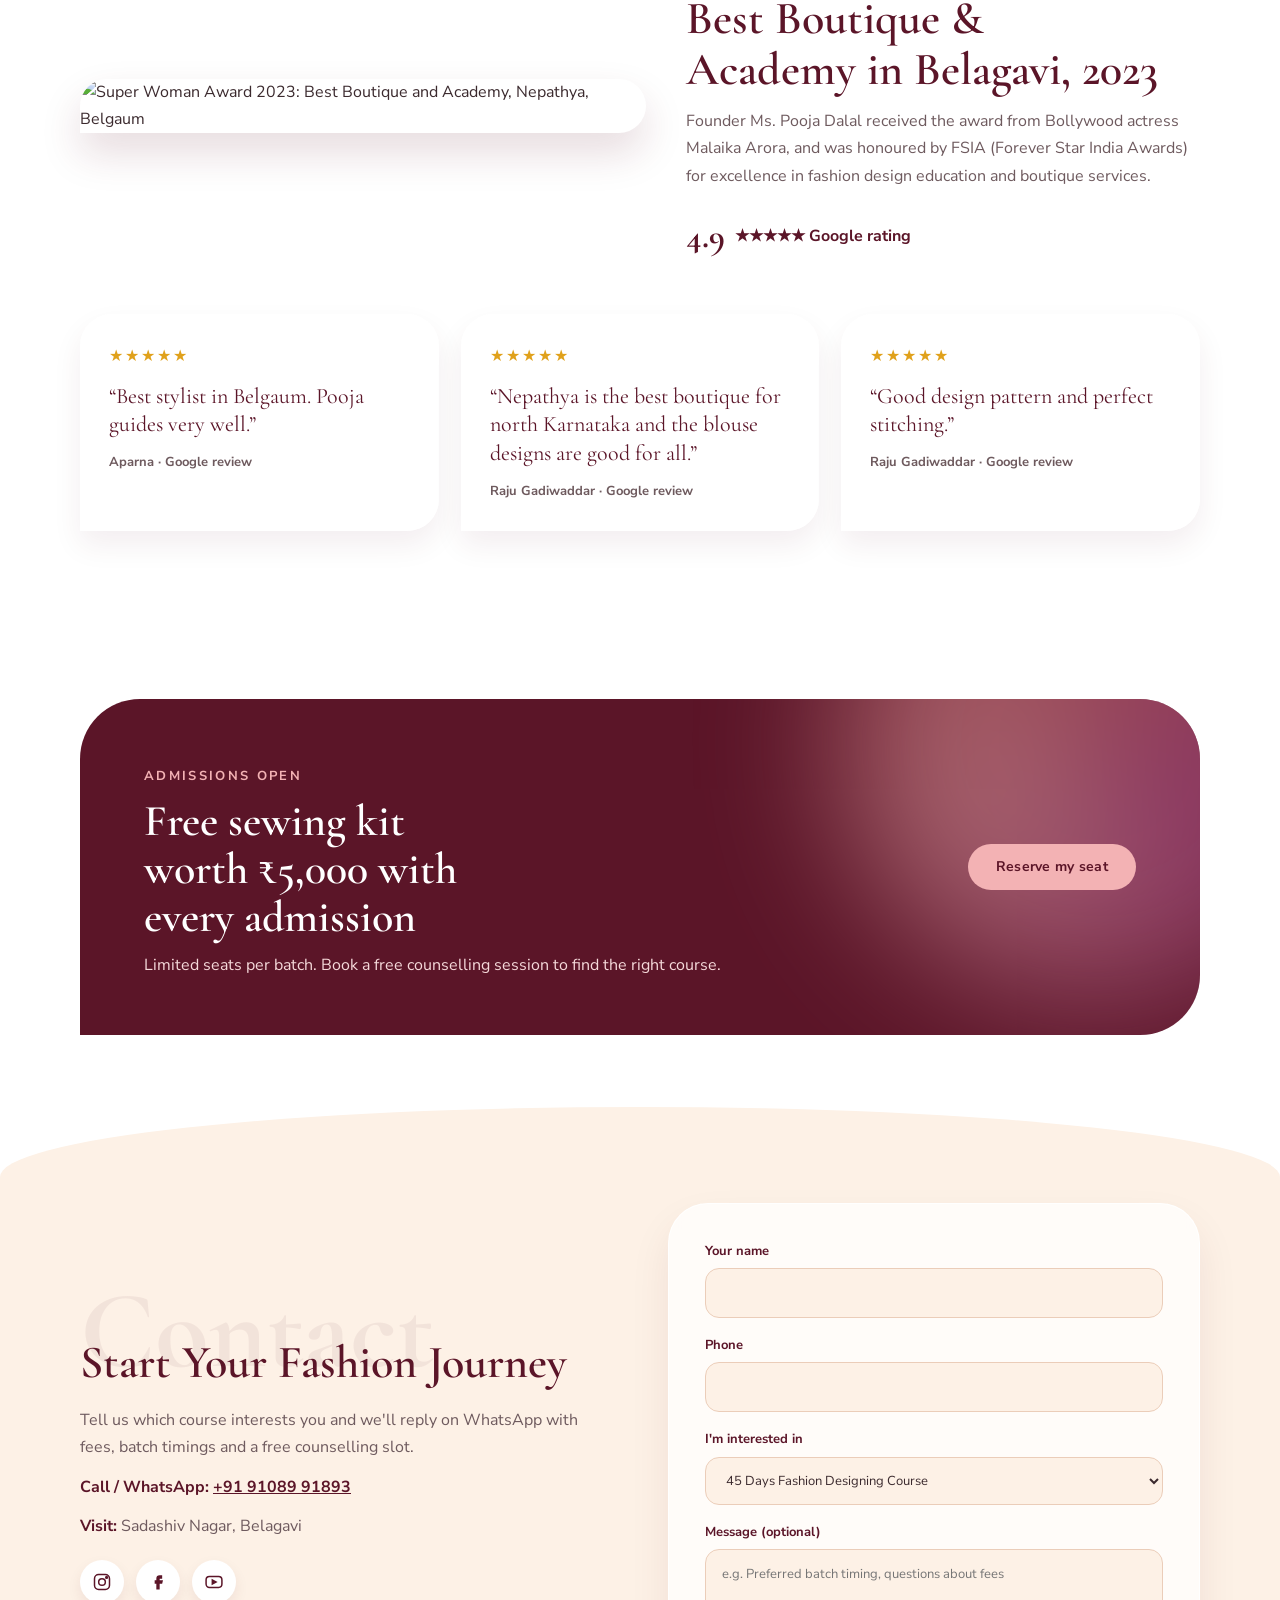
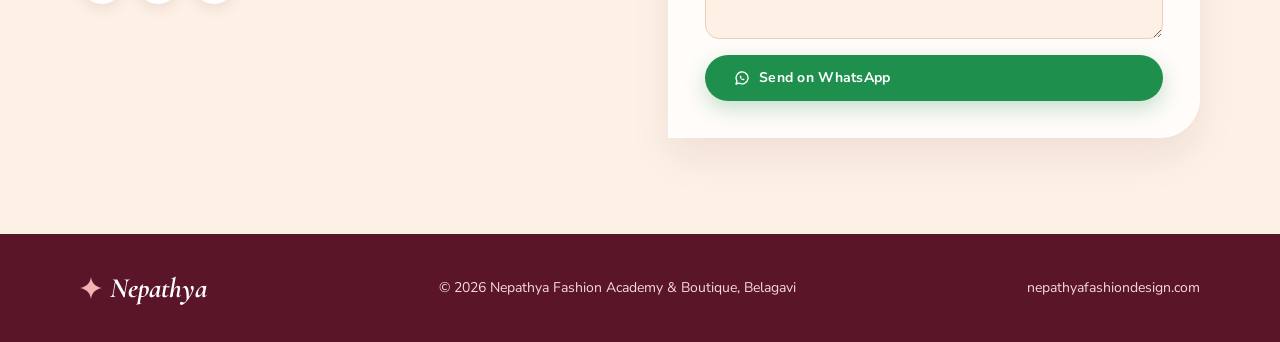
==== commit 4fbe53bf: "Use real Nepathya photos, courses, reviews and contact details Co-Authored-By: Claude Opus 5.5 <nore" ====
--- a/index.html
+++ b/index.html
@@ -3,13 +3,17 @@
 <head>
 <meta charset="utf-8">
 <meta name="viewport" content="width=device-width, initial-scale=1, viewport-fit=cover">
-<title>Nepathya Fashion Design | Bridal &amp; Custom Couture</title>
-<meta name="description" content="Nepathya Fashion Design: made-to-measure bridal, festive and custom wear. Book a design consultation.">
+<title>Admissions Open | Nepathya Fashion Academy &amp; Boutique, Belagavi</title>
+<meta name="description" content="Nepathya Fashion Academy & Boutique, Belagavi. Learn fashion designing from award-winning designer Ms. Pooja Dalal: one-to-one, 100% practical training. Free sewing kit worth ₹5,000 with admission.">
+<meta property="og:title" content="Admissions Open: Nepathya Fashion Academy & Boutique">
+<meta property="og:description" content="One-to-one, 100% practical fashion designing courses in Belagavi. Limited seats per batch.">
+<meta property="og:image" content="https://nepathyafashiondesign.com/wp-content/uploads/2026/11/IMG_7655.JPG-scaled.jpeg">
+<link rel="icon" href="https://nepathyafashiondesign.com/wp-content/uploads/2026/02/nepathya-4-1.png">
 <link rel="preconnect" href="https://fonts.googleapis.com">
 <link rel="preconnect" href="https://fonts.gstatic.com" crossorigin>
 <link rel="stylesheet" href="https://fonts.googleapis.com/css2?family=Cormorant+Garamond:ital,wght@0,500;0,600;0,700;1,600&family=Nunito+Sans:wght@400;600;700&display=swap">
 <style>
-/* Layout: soft cream bands with curved edges; arched pink photo frames with a dried-flower sprig, colour-dot rail, serif headings over faded watermark words */
+/* Soft cream bands with curved edges; arched photo frames with a dried-flower sprig and colour-dot rail; serif headings over faded watermark words; futuristic motion layer */
 :root{
   --cream:#FDF1E6;
   --paper:#FFFFFF;
@@ -26,128 +30,166 @@
 }
 *{box-sizing:border-box}
 html{scroll-behavior:smooth}
-body{margin:0;background:var(--paper);color:var(--ink);font-family:var(--body);font-size:16px;line-height:1.7}
+body{margin:0;background:var(--paper);color:var(--ink);font-family:var(--body);font-size:16px;line-height:1.7;overflow-x:hidden}
 img{max-width:100%;display:block}
 a{color:inherit}
 h1,h2,h3{font-family:var(--display);color:var(--wine);margin:0;line-height:1.1;text-wrap:balance}
 p{margin:0}
 :focus-visible{outline:2px solid var(--wine);outline-offset:3px}
-
 .wrap{max-width:1160px;margin:0 auto;padding-left:max(20px, env(safe-area-inset-left,0px));padding-right:max(20px, env(safe-area-inset-right,0px))}
 
-/* Buttons */
-.btn{display:inline-flex;align-items:center;gap:8px;min-height:46px;padding:0 28px;border-radius:999px;background:var(--coral);color:#fff;text-decoration:none;font-weight:700;font-size:14px;letter-spacing:.02em;border:0;cursor:pointer;font-family:var(--body);box-shadow:0 8px 20px rgba(216,119,122,.28);transition:background .2s, transform .2s}
+.btn{display:inline-flex;align-items:center;gap:8px;min-height:46px;padding:0 28px;border-radius:999px;background:var(--coral);color:#fff;text-decoration:none;font-weight:700;font-size:14px;letter-spacing:.02em;border:0;cursor:pointer;font-family:var(--body);box-shadow:0 8px 20px rgba(216,119,122,.28);transition:background .2s, transform .2s;position:relative;overflow:hidden}
 .btn:hover{background:var(--coral-dark);transform:translateY(-2px)}
 .btn.ghost{background:transparent;color:var(--wine);box-shadow:none;border:1.5px solid var(--coral)}
 .btn.ghost:hover{background:var(--coral);color:#fff}
-.play{width:48px;height:48px;border-radius:50%;border:1.5px solid var(--blush);display:inline-grid;place-items:center;color:var(--wine);text-decoration:none;background:var(--paper)}
-.play:hover{background:var(--blush)}
-
-/* Header */
+.btn.green{background:#1F8F4E;box-shadow:0 8px 20px rgba(31,143,78,.25)}
+.btn.green:hover{background:#18723E}
+.btn::after{content:"";position:absolute;inset:0;background:linear-gradient(115deg,transparent 30%,rgba(255,255,255,.45) 50%,transparent 70%);transform:translateX(-120%);transition:transform .6s}
+.btn:hover::after{transform:translateX(120%)}
+
 header{position:sticky;top:env(safe-area-inset-top,0px);z-index:20;background:rgba(253,241,230,.94);backdrop-filter:blur(8px)}
 body::before{content:"";position:fixed;inset:0 0 auto;height:env(safe-area-inset-top,0px);z-index:21;background:var(--cream)}
-.nav{display:flex;align-items:center;justify-content:space-between;gap:16px;min-height:72px}
-.logo{display:flex;align-items:center;gap:8px;font-family:var(--display);font-style:italic;font-weight:700;font-size:28px;color:var(--wine);text-decoration:none}
-.logo svg{width:22px;height:22px}
-.menu{display:flex;gap:32px;list-style:none;margin:0;padding:0;font-size:14px;font-weight:600}
+.nav{display:flex;align-items:center;justify-content:space-between;gap:16px;min-height:72px;position:relative}
+.logo{display:flex;align-items:center;gap:8px;font-family:var(--display);font-style:italic;font-weight:700;font-size:28px;color:var(--wine);text-decoration:none;line-height:1}
+.logo small{display:block;font-family:var(--body);font-style:normal;font-weight:700;font-size:10px;letter-spacing:.2em;text-transform:uppercase;color:var(--coral);margin-top:4px}
+.logo svg{width:22px;height:22px;flex:none;animation:spin-r 8s linear infinite}
+.menu{display:flex;gap:28px;list-style:none;margin:0;padding:0;font-size:14px;font-weight:600;align-items:center}
 .menu a{text-decoration:none;color:var(--ink)}
 .menu a:hover{color:var(--coral)}
+.menu .btn{color:#fff;min-height:40px;padding:0 20px}
 .burger{display:none;width:44px;height:44px;border:0;background:transparent;color:var(--wine);cursor:pointer}
 
-/* Sections */
 .band{background:var(--cream);position:relative}
-.curve-bottom{border-radius:0 0 50% 50% / 0 0 70px 70px}
+.curve-bottom{border-radius:0 0 50% 50% / 0 0 70px 70px;overflow:hidden}
 .curve-both{border-radius:50% 50% 50% 50% / 70px 70px 70px 70px}
 section{padding-block:96px}
-
 .split{display:grid;grid-template-columns:repeat(2,minmax(0,1fr));gap:56px;align-items:center}
+.split>*{min-width:0}
 .eyebrow{font-weight:700;font-size:13px;letter-spacing:.18em;text-transform:uppercase;color:var(--coral)}
 .watermark{position:relative}
 .watermark::before{content:attr(data-mark);position:absolute;left:0;top:-.55em;font-family:var(--display);font-weight:700;font-size:clamp(56px,9vw,110px);line-height:1;color:var(--wine);opacity:.06;white-space:nowrap;pointer-events:none}
+.center{text-align:center}
 .center.watermark::before{left:50%;transform:translateX(-50%)}
+.sub{color:var(--muted);max-width:62ch;margin:16px auto 0}
+h2{font-size:clamp(34px,4vw,46px);font-weight:600}
 
 /* Hero */
 .hero{padding-block:56px 120px}
-.hero h1{font-size:clamp(40px,5.4vw,66px);font-weight:600}
-.hero .lead{color:var(--muted);max-width:44ch;margin-top:20px}
-.hero .actions{display:flex;align-items:center;gap:16px;margin-top:32px;flex-wrap:wrap}
+.hero h1{font-size:clamp(40px,5.4vw,64px);font-weight:600}
+.hero .lead{color:var(--muted);max-width:46ch;margin-top:20px}
+.hero .actions{display:flex;align-items:center;gap:14px;margin-top:30px;flex-wrap:wrap}
+.badges{display:flex;flex-wrap:wrap;gap:10px;margin-top:28px;padding:0;list-style:none}
+.badges li{font-size:13px;font-weight:700;color:var(--wine);background:rgba(255,255,255,.6);border:1px solid rgba(216,119,122,.3);border-radius:999px;padding:6px 14px;backdrop-filter:blur(6px)}
 
 /* Photo frame */
-.frame{position:relative;max-width:420px;width:100%;justify-self:center}
+.frame{position:relative;max-width:420px;width:100%;justify-self:center;isolation:isolate;animation:float 7s ease-in-out infinite}
 .frame.left{justify-self:start}
-.photo{aspect-ratio:4/5;width:100%;max-width:100%;background:var(--blush);border-radius:56px 120px 56px 0;overflow:hidden;position:relative;display:grid;place-items:end center}
+.photo{aspect-ratio:4/5;width:100%;max-width:100%;background:var(--blush);border-radius:56px 120px 56px 0;overflow:hidden;position:relative}
 .photo img{width:100%;height:100%;object-fit:cover}
-.photo .ph{display:flex;flex-direction:column;align-items:center;gap:8px;color:var(--wine);opacity:.75;font-size:13px;font-weight:600;padding-bottom:28px;text-align:center}
-.photo .ph svg{width:120px;height:auto;opacity:.5}
-.sprig{position:absolute;left:-70px;bottom:-30px;width:150px;height:auto;pointer-events:none}
+.frame::before{content:"";position:absolute;inset:-12px;z-index:-1;border-radius:66px 130px 66px 0;padding:2px;background:conic-gradient(from var(--a),var(--coral),transparent 25%,#B5559C 50%,transparent 75%,var(--coral));-webkit-mask:linear-gradient(#000 0 0) content-box,linear-gradient(#000 0 0);-webkit-mask-composite:xor;mask-composite:exclude;animation:spin 6s linear infinite}
+.photo::after{content:"";position:absolute;inset:0;background:linear-gradient(115deg,transparent 35%,rgba(255,255,255,.35) 50%,transparent 65%);animation:sweep 6s ease-in-out infinite;pointer-events:none}
+.frame .photo::before{content:"";position:absolute;z-index:1;left:0;right:0;height:2px;background:rgba(255,255,255,.7);box-shadow:0 0 12px rgba(255,255,255,.9);animation:scan 5s linear infinite;pointer-events:none}
+.sprig{position:absolute;left:-70px;bottom:-30px;width:150px;height:auto;pointer-events:none;z-index:2}
 .frame.left .sprig{left:auto;right:-80px;transform:scaleX(-1)}
-.tape{position:absolute;left:-30px;bottom:40px;width:90px;height:26px;background:rgba(235,205,185,.85);transform:rotate(-8deg)}
+.tape{position:absolute;left:-30px;bottom:40px;width:90px;height:26px;background:rgba(235,205,185,.85);transform:rotate(-8deg);z-index:2}
 .frame.left .tape{left:auto;right:-36px;transform:rotate(8deg)}
 .dots{position:absolute;right:-44px;top:50%;display:flex;flex-direction:column;gap:14px;transform:translateY(-50%)}
 .frame.left .dots{right:auto;left:-44px}
 .dots span{width:22px;height:22px;border-radius:50%}
 .dots span:nth-child(1){background:var(--sand)}
-.dots span:nth-child(2){background:var(--coral)}
+.dots span:nth-child(2){background:var(--coral);animation:pulse 2s infinite}
 .dots span:nth-child(3){background:var(--wine)}
-.spark{position:absolute;color:var(--coral)}
-.spark.dark{color:var(--wine)}
+.spark{position:absolute;color:var(--coral);animation:twinkle 3s ease-in-out infinite}
+.spark.dark{color:var(--wine);animation-delay:1.2s}
+.caption{position:absolute;left:18px;bottom:18px;z-index:3;background:rgba(255,255,255,.85);backdrop-filter:blur(8px);border-radius:16px 16px 16px 0;padding:10px 14px;font-size:13px;line-height:1.35;color:var(--ink);max-width:80%}
+.caption b{display:block;font-family:var(--display);font-size:20px;color:var(--wine)}
 
 /* About + stats */
-.about h2,.expertise h2{font-size:clamp(34px,4vw,46px);font-weight:600}
-.about p{color:var(--muted);margin-top:20px}
-.stats{display:grid;grid-template-columns:repeat(3,minmax(0,1fr));gap:16px;margin-top:32px}
-.stat{background:var(--cream);border-radius:28px 28px 28px 0;padding:18px 12px;text-align:center;box-shadow:0 10px 24px rgba(91,21,40,.07)}
+.about p{color:var(--muted);margin-top:18px}
+.skills{display:flex;flex-wrap:wrap;gap:8px;margin-top:18px;padding:0;list-style:none}
+.skills li{font-size:13px;font-weight:600;background:var(--cream);border-radius:999px;padding:5px 12px;color:var(--wine)}
+.stats{display:grid;grid-template-columns:repeat(3,minmax(0,1fr));gap:16px;margin-top:28px}
+.stat{background:rgba(253,241,230,.7);backdrop-filter:blur(10px);border:1px solid rgba(255,255,255,.8);border-radius:28px 28px 28px 0;padding:18px 12px;text-align:center;box-shadow:0 10px 24px rgba(91,21,40,.07);transition:transform .3s}
+.stat:hover{transform:translateY(-6px)}
 .stat b{display:block;font-family:var(--display);font-size:38px;line-height:1;color:var(--wine)}
 .stat span{font-size:13px;color:var(--muted)}
 .stat.hot{background:var(--coral)}
 .stat.hot b,.stat.hot span{color:#fff}
 
-/* Services */
-.services h2{font-size:clamp(34px,4vw,46px);font-weight:600;text-align:center}
-.cards{display:grid;grid-template-columns:repeat(4,minmax(0,1fr));gap:24px;margin-top:56px}
-.card{position:relative;text-align:center;padding:36px 22px;border-radius:40px 40px 40px 0;transition:background .25s, transform .25s, box-shadow .25s}
-.card svg{width:44px;height:44px;color:var(--wine)}
-.card h3{font-size:24px;margin-top:14px}
-.card p{font-size:14px;color:var(--muted);margin-top:8px}
-.card a{display:inline-block;margin-top:14px;font-size:13px;font-weight:700;text-decoration:none;color:var(--wine)}
-.card:hover,.card.active{background:var(--coral);transform:translateY(-6px);box-shadow:0 18px 34px rgba(216,119,122,.35)}
+/* Courses */
+.cards{display:grid;grid-template-columns:repeat(4,minmax(0,1fr));gap:22px;margin-top:56px}
+.card{position:relative;display:flex;flex-direction:column;gap:8px;padding:32px 22px;border-radius:40px 40px 40px 0;background:rgba(255,255,255,.45);backdrop-filter:blur(12px);border:1px solid rgba(255,255,255,.75);overflow:hidden;transform:perspective(800px) rotateX(var(--rx,0deg)) rotateY(var(--ry,0deg)) translateY(var(--ty,0px));transition:background .25s,box-shadow .25s,transform .15s}
+.card svg{width:42px;height:42px;color:var(--wine);transition:transform .4s}
+.card .dur{font-size:12px;font-weight:700;letter-spacing:.14em;text-transform:uppercase;color:var(--coral)}
+.card h3{font-size:24px}
+.card p{font-size:14px;color:var(--muted)}
+.card ul{margin:4px 0 0;padding-left:18px;font-size:14px;color:var(--ink)}
+.card a{margin-top:auto;padding-top:10px;font-size:13px;font-weight:700;text-decoration:none;color:var(--wine)}
+.card:hover,.card.active{--ty:-6px;background:var(--coral);box-shadow:0 18px 34px rgba(216,119,122,.35)}
 .card:hover *,.card.active *{color:#fff}
+.card::before{content:"";position:absolute;inset:0;background:radial-gradient(220px circle at var(--mx,50%) var(--my,50%),rgba(255,255,255,.45),transparent 60%);opacity:0;transition:opacity .3s;pointer-events:none}
+.card:hover::before{opacity:1}
+.card:hover svg{transform:translateY(-4px) scale(1.12)}
+.tag{position:absolute;top:18px;right:18px;font-size:11px;font-weight:700;letter-spacing:.1em;text-transform:uppercase;background:var(--wine);color:#fff!important;border-radius:999px;padding:4px 10px}
 
 /* Gallery */
-.gallery h2{font-size:clamp(34px,4vw,46px);font-weight:600;text-align:center}
 .grid{display:grid;grid-template-columns:repeat(4,minmax(0,1fr));gap:20px;margin-top:48px}
-.item{display:flex;flex-direction:column;gap:12px}
-.item .photo{border-radius:30px 30px 30px 0;aspect-ratio:3/4}
-.item:nth-child(even) .photo{background:var(--sand)}
-.item h3{font-size:22px}
-.item span{font-size:14px;color:var(--coral);font-weight:700}
-
-/* Expertise bars */
-.expertise p.copy{color:var(--muted);margin-top:20px}
-.bars{display:flex;flex-direction:column;gap:18px;margin-top:32px}
-.bar{background:var(--paper);border-radius:999px;height:22px;position:relative;overflow:hidden;box-shadow:inset 0 0 0 1px var(--sand)}
-.bar i{position:absolute;inset:0 auto 0 0;border-radius:999px;display:flex;align-items:center;justify-content:space-between;padding:0 12px;font-style:normal;font-size:11px;font-weight:700;color:var(--ink)}
-.bar:nth-child(1) i{background:var(--sand)}
-.bar:nth-child(2) i{background:var(--coral);color:#fff}
-.bar:nth-child(3) i{background:var(--wine);color:#fff}
+.item{display:flex;flex-direction:column;gap:10px;margin:0}
+.item .photo{border-radius:30px 30px 30px 0;aspect-ratio:4/5;transition:transform .5s cubic-bezier(.2,.7,.2,1),box-shadow .5s}
+.item:hover .photo{transform:translateY(-8px) rotate(-1deg);box-shadow:0 24px 40px rgba(91,21,40,.15)}
+.item figcaption{font-family:var(--display);font-size:21px;font-weight:600;color:var(--wine);line-height:1.2}
+.center-cta{display:flex;justify-content:center;gap:14px;flex-wrap:wrap;margin-top:40px}
+
+/* Students strip */
+.strip{display:grid;grid-template-columns:repeat(6,minmax(0,1fr));gap:16px;margin-top:44px}
+.strip .photo{aspect-ratio:4/5;border-radius:26px 26px 26px 0}
+.strip .photo:nth-child(even){transform:translateY(24px)}
+
+/* Why */
+.checks{list-style:none;padding:0;margin:26px 0 0;display:grid;gap:14px}
+.checks li{display:flex;gap:12px;align-items:flex-start;font-weight:600}
+.checks svg{flex:none;width:24px;height:24px;color:#fff;background:var(--coral);border-radius:50%;padding:4px}
+
+/* Award */
+.award{display:grid;grid-template-columns:minmax(0,1.1fr) minmax(0,1fr);gap:40px;align-items:center}
+.award .pic{border-radius:40px 40px 40px 0;overflow:hidden;box-shadow:0 20px 40px rgba(91,21,40,.15)}
+.award .pic img{width:100%;height:auto}
+.award p{color:var(--muted);margin-top:14px}
+
+/* Reviews */
+.reviews{display:grid;grid-template-columns:repeat(3,minmax(0,1fr));gap:22px;margin-top:48px}
+.review{background:rgba(255,255,255,.7);backdrop-filter:blur(10px);border:1px solid rgba(255,255,255,.9);border-radius:32px 32px 32px 0;padding:28px;box-shadow:0 14px 30px rgba(91,21,40,.07);display:flex;flex-direction:column;gap:12px;margin:0}
+.review .stars{color:#E0A11B;letter-spacing:2px}
+.review blockquote{margin:0;font-family:var(--display);font-size:22px;line-height:1.3;color:var(--wine)}
+.review figcaption{font-size:13px;color:var(--muted);font-weight:700}
+.rating{display:inline-flex;align-items:center;gap:10px;margin-top:18px;font-weight:700;color:var(--wine)}
+.rating b{font-family:var(--display);font-size:34px}
 
 /* Offer */
 .offer{padding-block:72px}
 .offer-box{background:var(--wine);color:#fff;border-radius:60px 60px 60px 0;padding:56px clamp(24px,5vw,72px);display:flex;flex-wrap:wrap;gap:28px;align-items:center;justify-content:space-between;position:relative;overflow:hidden}
-.offer-box h2{color:#fff;font-size:clamp(30px,3.6vw,44px);font-weight:600;max-width:20ch}
+.offer-box h2{color:#fff;font-size:clamp(30px,3.6vw,44px);max-width:22ch}
+.offer-box p{color:#F6DADB;margin-top:10px}
 .offer-box .eyebrow{color:var(--blush)}
 .offer-box .btn{background:var(--blush);color:var(--wine);box-shadow:none}
 .offer-box .btn:hover{background:#fff}
+.offer-box::before{content:"";position:absolute;width:520px;height:520px;right:-160px;top:-220px;border-radius:50%;background:conic-gradient(from var(--a),var(--coral),#B5559C,var(--blush),var(--coral));filter:blur(70px);opacity:.5;animation:spin 10s linear infinite}
+.offer-box>*{position:relative}
 
 /* Contact */
-.contact h2{font-size:clamp(34px,4vw,46px);font-weight:600}
-.contact .info{display:flex;flex-direction:column;gap:14px;margin-top:20px;color:var(--muted)}
-.contact .info b{color:var(--wine)}
-form{background:var(--paper);border-radius:40px 40px 40px 0;padding:36px;box-shadow:0 20px 40px rgba(91,21,40,.08);display:flex;flex-direction:column;gap:16px}
+.info{display:flex;flex-direction:column;gap:12px;margin-top:20px;color:var(--muted)}
+.info b{color:var(--wine)}
+.info a{color:var(--wine);font-weight:700}
+.social{display:flex;gap:12px;margin-top:8px}
+.social a{width:44px;height:44px;border-radius:50%;display:grid;place-items:center;background:var(--paper);color:var(--wine);box-shadow:0 6px 14px rgba(91,21,40,.08)}
+.social a:hover{background:var(--coral);color:#fff}
+.social svg{width:20px;height:20px}
+form{background:rgba(255,255,255,.75);backdrop-filter:blur(12px);border:1px solid rgba(255,255,255,.9);border-radius:40px 40px 40px 0;padding:36px;box-shadow:0 20px 40px rgba(91,21,40,.08);display:flex;flex-direction:column;gap:16px}
 label{display:flex;flex-direction:column;gap:6px;font-size:13px;font-weight:700;color:var(--wine)}
 input,select,textarea{font:inherit;font-weight:400;color:var(--ink);padding:13px 16px;border:1px solid var(--sand);border-radius:14px;background:var(--cream);min-height:48px}
-textarea{resize:vertical;min-height:96px}
-.sent{background:var(--cream);border-radius:16px;padding:14px 16px;font-size:14px}
+textarea{resize:vertical;min-height:90px}
+input:focus,select:focus,textarea:focus{outline:none;border-color:var(--coral);box-shadow:0 0 0 4px rgba(216,119,122,.18)}
+.note{font-size:14px;color:var(--wine)}
 
 footer{background:var(--wine);color:#F6DADB;padding-block:40px}
 footer .row{display:flex;flex-wrap:wrap;gap:16px;justify-content:space-between;align-items:center;font-size:14px}
@@ -155,22 +197,65 @@
 footer a{text-decoration:none}
 footer a:hover{color:#fff}
 
-.wa{position:fixed;right:calc(20px + env(safe-area-inset-right,0px));bottom:calc(20px + env(safe-area-inset-bottom,0px));z-index:30;width:58px;height:58px;border-radius:50%;background:#1F8F4E;display:grid;place-items:center;box-shadow:0 10px 24px rgba(0,0,0,.2)}
+.wa{position:fixed;right:calc(20px + env(safe-area-inset-right,0px));bottom:calc(20px + env(safe-area-inset-bottom,0px));z-index:30;width:58px;height:58px;border-radius:50%;background:#1F8F4E;display:grid;place-items:center;box-shadow:0 10px 24px rgba(0,0,0,.2);animation:pulse-g 2s infinite}
 .wa svg{width:30px;height:30px;color:#fff}
 
+/* Motion */
+@property --a{syntax:'<angle>';initial-value:0deg;inherits:false}
+@keyframes spin{to{--a:360deg}}
+@keyframes spin-r{to{transform:rotate(360deg)}}
+@keyframes drift{to{transform:translate(60px,40px) scale(1.15)}}
+@keyframes holo{to{background-position:-250% 0}}
+@keyframes rise{from{transform:translateY(28px);filter:blur(8px)}}
+@keyframes float{50%{transform:translateY(-14px)}}
+@keyframes twinkle{50%{transform:scale(.55) rotate(45deg);opacity:.45}}
+@keyframes sweep{0%{transform:translateX(-120%)}55%,100%{transform:translateX(120%)}}
+@keyframes pulse{0%{box-shadow:0 0 0 0 rgba(216,119,122,.55)}100%{box-shadow:0 0 0 14px rgba(216,119,122,0)}}
+@keyframes pulse-g{0%{box-shadow:0 0 0 0 rgba(31,143,78,.5)}100%{box-shadow:0 0 0 16px rgba(31,143,78,0)}}
+@keyframes marquee{to{transform:translateX(-50%)}}
+@keyframes scan{0%{top:-5%}100%{top:105%}}
+.progress{position:fixed;top:env(safe-area-inset-top,0px);left:0;width:100%;height:3px;z-index:40;transform-origin:0 50%;transform:scaleX(0);background:linear-gradient(90deg,var(--coral),#B5559C,var(--wine))}
+.aurora{position:absolute;inset:0;pointer-events:none;overflow:hidden}
+.aurora::after{content:"";position:absolute;inset:0;background-image:linear-gradient(rgba(91,21,40,.07) 1px,transparent 1px),linear-gradient(90deg,rgba(91,21,40,.07) 1px,transparent 1px);background-size:48px 48px;-webkit-mask-image:radial-gradient(ellipse at 70% 40%,#000 0%,transparent 70%);mask-image:radial-gradient(ellipse at 70% 40%,#000 0%,transparent 70%)}
+.aurora i{position:absolute;border-radius:50%;filter:blur(60px);opacity:.6;animation:drift 14s ease-in-out infinite alternate}
+.aurora i:nth-child(1){width:420px;height:420px;background:var(--blush);right:4%;top:-80px}
+.aurora i:nth-child(2){width:320px;height:320px;background:#E9A6CF;left:-60px;bottom:-40px;animation-duration:18s}
+.aurora i:nth-child(3){width:260px;height:260px;background:#F7C9A8;left:40%;top:30%;animation-duration:22s}
+.hero .wrap{position:relative}
+.holo{background:linear-gradient(100deg,var(--wine) 0%,var(--coral) 30%,#B5559C 50%,var(--coral) 70%,var(--wine) 100%);background-size:250% 100%;-webkit-background-clip:text;background-clip:text;color:transparent;animation:holo 6s linear infinite}
+.hero .chip,.hero h1,.hero .lead,.hero .actions,.hero .badges{animation:rise 1s cubic-bezier(.2,.7,.2,1) both}
+.hero h1{animation-delay:.12s}.hero .lead{animation-delay:.26s}.hero .actions{animation-delay:.4s}.hero .badges{animation-delay:.52s}
+.chip{display:inline-flex;align-items:center;gap:8px;padding:6px 14px;border-radius:999px;background:rgba(255,255,255,.55);border:1px solid rgba(216,119,122,.35);backdrop-filter:blur(8px)}
+.chip::before{content:"";width:8px;height:8px;border-radius:50%;background:var(--coral);animation:pulse 1.8s infinite}
+.ticker{background:var(--wine);color:var(--blush);overflow:hidden;padding-block:18px}
+.ticker div{display:flex;gap:48px;width:max-content;animation:marquee 30s linear infinite;font-family:var(--display);font-style:italic;font-size:26px;white-space:nowrap}
+.ticker b{color:var(--coral);font-style:normal}
+.pre{opacity:0;transform:translateY(40px)}
+.in{transition:opacity .9s cubic-bezier(.2,.7,.2,1),transform .9s cubic-bezier(.2,.7,.2,1)}
+
+@media (max-width: 980px){
+  .cards{grid-template-columns:repeat(2,minmax(0,1fr))}
+  .strip{grid-template-columns:repeat(3,minmax(0,1fr))}
+  .reviews{grid-template-columns:minmax(0,1fr)}
+}
 @media (max-width: 900px){
-  .split{grid-template-columns:minmax(0,1fr)}
-  .cards,.grid{grid-template-columns:repeat(2,minmax(0,1fr))}
+  .split,.award{grid-template-columns:minmax(0,1fr)}
+  .grid{grid-template-columns:repeat(2,minmax(0,1fr))}
   .frame,.frame.left{justify-self:center;max-width:340px}
   .about .frame{order:-1}
-  .menu{display:none;position:absolute;left:0;right:0;top:100%;flex-direction:column;gap:0;background:var(--cream);padding:8px max(20px, env(safe-area-inset-left,0px)) 16px;box-shadow:0 12px 20px rgba(91,21,40,.08)}
+  .menu{display:none;position:absolute;left:0;right:0;top:100%;flex-direction:column;align-items:stretch;gap:0;background:var(--cream);padding:8px max(20px, env(safe-area-inset-left,0px)) 16px;box-shadow:0 12px 20px rgba(91,21,40,.08)}
   .menu.open{display:flex}
   .menu a{display:block;padding:12px 0}
+  .menu .btn{display:inline-flex;justify-content:center;margin-top:8px}
   .burger{display:inline-grid;place-items:center}
   section{padding-block:72px}
 }
-@media (max-width: 520px){
+@media (max-width: 560px){
   .cards,.grid{grid-template-columns:minmax(0,1fr)}
+  .grid{grid-template-columns:repeat(2,minmax(0,1fr));gap:14px}
+  .item figcaption{font-size:17px}
+  .strip{grid-template-columns:repeat(2,minmax(0,1fr))}
+  .frame,.frame.left{max-width:280px}
   .stats{gap:10px}
   .stat b{font-size:30px}
   .dots{right:-30px}
@@ -179,82 +264,10 @@
   .frame.left .sprig{right:-44px}
   form{padding:24px}
 }
-/* ===== Futuristic motion layer ===== */
-@property --a{syntax:'<angle>';initial-value:0deg;inherits:false}
-@keyframes spin{to{--a:360deg}}
-@keyframes drift{to{transform:translate(60px,40px) scale(1.15)}}
-@keyframes holo{to{background-position:-250% 0}}
-@keyframes rise{from{transform:translateY(28px);filter:blur(8px)}}
-@keyframes float{50%{transform:translateY(-14px)}}
-@keyframes twinkle{50%{transform:scale(.55) rotate(45deg);opacity:.45}}
-@keyframes sweep{0%{transform:translateX(-120%)}55%,100%{transform:translateX(120%)}}
-@keyframes pulse{0%{box-shadow:0 0 0 0 rgba(216,119,122,.55)}100%{box-shadow:0 0 0 14px rgba(216,119,122,0)}}
-@keyframes marquee{to{transform:translateX(-50%)}}
-@keyframes scan{0%{top:-10%}100%{top:110%}}
-
-.progress{position:fixed;top:env(safe-area-inset-top,0px);left:0;width:100%;height:3px;z-index:40;transform-origin:0 50%;transform:scaleX(0);background:linear-gradient(90deg,var(--coral),#C86BB0,var(--wine))}
-.logo svg{animation:spin-r 8s linear infinite}
-@keyframes spin-r{to{transform:rotate(360deg)}}
-
-.band.curve-bottom{overflow:hidden}
-.aurora{position:absolute;inset:0;pointer-events:none;overflow:hidden}
-.aurora::after{content:"";position:absolute;inset:0;background-image:linear-gradient(rgba(91,21,40,.07) 1px,transparent 1px),linear-gradient(90deg,rgba(91,21,40,.07) 1px,transparent 1px);background-size:48px 48px;-webkit-mask-image:radial-gradient(ellipse at 70% 40%,#000 0%,transparent 70%);mask-image:radial-gradient(ellipse at 70% 40%,#000 0%,transparent 70%)}
-.aurora i{position:absolute;border-radius:50%;filter:blur(60px);opacity:.6;animation:drift 14s ease-in-out infinite alternate}
-.aurora i:nth-child(1){width:420px;height:420px;background:var(--blush);right:4%;top:-80px}
-.aurora i:nth-child(2){width:320px;height:320px;background:#E9A6CF;left:-60px;bottom:-40px;animation-duration:18s}
-.aurora i:nth-child(3){width:260px;height:260px;background:#F7C9A8;left:40%;top:30%;animation-duration:22s}
-.hero .wrap{position:relative}
-
-.holo{background:linear-gradient(100deg,var(--wine) 0%,var(--coral) 30%,#B5559C 50%,var(--coral) 70%,var(--wine) 100%);background-size:250% 100%;-webkit-background-clip:text;background-clip:text;color:transparent;animation:holo 6s linear infinite}
-.hero .eyebrow,.hero h1,.hero .lead,.hero .actions{animation:rise 1s cubic-bezier(.2,.7,.2,1) both}
-.hero h1{animation-delay:.12s}.hero .lead{animation-delay:.26s}.hero .actions{animation-delay:.4s}
-.chip{display:inline-flex;align-items:center;gap:8px;padding:6px 14px;border-radius:999px;background:rgba(255,255,255,.55);border:1px solid rgba(216,119,122,.35);backdrop-filter:blur(8px)}
-.chip::before{content:"";width:8px;height:8px;border-radius:50%;background:var(--coral);animation:pulse 1.8s infinite}
-
-.frame{isolation:isolate;animation:float 7s ease-in-out infinite}
-.frame::before{content:"";position:absolute;inset:-12px;z-index:-1;border-radius:66px 130px 66px 0;padding:2px;background:conic-gradient(from var(--a),var(--coral),transparent 25%,#B5559C 50%,transparent 75%,var(--coral));-webkit-mask:linear-gradient(#000 0 0) content-box,linear-gradient(#000 0 0);-webkit-mask-composite:xor;mask-composite:exclude;animation:spin 6s linear infinite}
-.photo::after{content:"";position:absolute;inset:0;background:linear-gradient(115deg,transparent 35%,rgba(255,255,255,.4) 50%,transparent 65%);animation:sweep 5s ease-in-out infinite;pointer-events:none}
-.frame .photo::before{content:"";position:absolute;left:0;right:0;height:2px;background:rgba(255,255,255,.7);box-shadow:0 0 12px rgba(255,255,255,.9);animation:scan 4s linear infinite;pointer-events:none}
-.spark{animation:twinkle 3s ease-in-out infinite}
-.spark.dark{animation-delay:1.2s}
-.dots span:nth-child(2){animation:pulse 2s infinite}
-
-.btn{position:relative;overflow:hidden}
-.btn::after{content:"";position:absolute;inset:0;background:linear-gradient(115deg,transparent 30%,rgba(255,255,255,.45) 50%,transparent 70%);transform:translateX(-120%);transition:transform .6s}
-.btn:hover::after{transform:translateX(120%)}
-.play{animation:pulse 2s infinite}
-
-.ticker{background:var(--wine);color:var(--blush);overflow:hidden;padding-block:18px}
-.ticker div{display:flex;gap:48px;width:max-content;animation:marquee 28s linear infinite;font-family:var(--display);font-style:italic;font-size:26px;white-space:nowrap}
-.ticker b{color:var(--coral);font-style:normal}
-
-.stat{background:rgba(253,241,230,.7);backdrop-filter:blur(10px);border:1px solid rgba(255,255,255,.8);transition:transform .3s}
-.stat:hover{transform:translateY(-6px)}
-.card{background:rgba(255,255,255,.4);backdrop-filter:blur(12px);border:1px solid rgba(255,255,255,.75);overflow:hidden;transform:perspective(800px) rotateX(var(--rx,0deg)) rotateY(var(--ry,0deg)) translateY(var(--ty,0px));transition:background .25s,box-shadow .25s,transform .15s}
-.card:hover,.card.active{--ty:-6px;transform:perspective(800px) rotateX(var(--rx,0deg)) rotateY(var(--ry,0deg)) translateY(var(--ty))}
-.card::before{content:"";position:absolute;inset:0;background:radial-gradient(220px circle at var(--mx,50%) var(--my,50%),rgba(255,255,255,.45),transparent 60%);opacity:0;transition:opacity .3s;pointer-events:none}
-.card:hover::before{opacity:1}
-.card svg{transition:transform .4s}
-.card:hover svg{transform:translateY(-4px) scale(1.12)}
-.item .photo{transition:transform .5s cubic-bezier(.2,.7,.2,1),box-shadow .5s}
-.item:hover .photo{transform:translateY(-8px) rotate(-1deg);box-shadow:0 24px 40px rgba(91,21,40,.15)}
-
-.bar i{transition:clip-path 1.6s cubic-bezier(.2,.7,.2,1)}
-.bar.pre-bar i{clip-path:inset(0 100% 0 0)}
-.offer-box::before{content:"";position:absolute;width:520px;height:520px;right:-160px;top:-220px;border-radius:50%;background:conic-gradient(from var(--a),var(--coral),#B5559C,var(--blush),var(--coral));filter:blur(70px);opacity:.5;animation:spin 10s linear infinite}
-.offer-box>*{position:relative}
-form{background:rgba(255,255,255,.7);backdrop-filter:blur(12px);border:1px solid rgba(255,255,255,.9)}
-input:focus,select:focus,textarea:focus{outline:none;border-color:var(--coral);box-shadow:0 0 0 4px rgba(216,119,122,.18)}
-.wa{animation:pulse 2s infinite}
-
-.pre{opacity:0;transform:translateY(40px)}
-.in{transition:opacity .9s cubic-bezier(.2,.7,.2,1),transform .9s cubic-bezier(.2,.7,.2,1)}
-
 @media (prefers-reduced-motion: reduce){
   html{scroll-behavior:auto}
   *,*::before,*::after{animation:none!important;transition:none!important}
   .pre{opacity:1;transform:none}
-  .bar.pre-bar i{clip-path:none}
 }
 </style>
 </head>
@@ -281,21 +294,23 @@
         <ellipse cx="80" cy="56" rx="4" ry="7" transform="rotate(10 80 56)"/>
       </g>
     </symbol>
-    <symbol id="dress" viewBox="0 0 100 140"><path d="M38 6h24l-4 22 14 18-10 6 28 82H10l28-82-10-6 14-18z" fill="none" stroke="currentColor" stroke-width="3" stroke-linejoin="round"/></symbol>
+    <symbol id="check" viewBox="0 0 24 24"><path d="M5 12.5l4.5 4.5L19 7.5" fill="none" stroke="currentColor" stroke-width="2.6" stroke-linecap="round" stroke-linejoin="round"/></symbol>
+    <symbol id="wa" viewBox="0 0 24 24"><path d="M4 20l1.3-4A8 8 0 1 1 8 18.7z" fill="none" stroke="currentColor" stroke-width="1.8" stroke-linejoin="round"/><path d="M9 9.5c0 3 2.5 5.5 5.5 5.5l1-1.5-2-1-1 .8a4 4 0 0 1-1.8-1.8l.8-1-1-2z" fill="currentColor"/></symbol>
   </defs>
 </svg>
 
 <div class="progress" id="progress" aria-hidden="true"></div>
 <header>
   <div class="wrap nav">
-    <a class="logo" href="#top" aria-label="Nepathya home"><svg aria-hidden="true"><use href="#spark" style="color:var(--coral)"/></svg>Nepathya</a>
+    <a class="logo" href="#top" aria-label="Nepathya home"><svg aria-hidden="true"><use href="#spark" style="color:var(--coral)"/></svg><span>Nepathya<small>Fashion Academy &amp; Boutique</small></span></a>
     <nav aria-label="Main">
       <ul class="menu" id="menu">
-        <li><a href="#top">Home</a></li>
         <li><a href="#about">About</a></li>
-        <li><a href="#services">Services</a></li>
-        <li><a href="#collection">Collection</a></li>
+        <li><a href="#courses">Courses</a></li>
+        <li><a href="#boutique">Boutique</a></li>
+        <li><a href="#reviews">Reviews</a></li>
         <li><a href="#contact">Contact</a></li>
+        <li><a class="btn" href="#contact">Apply now</a></li>
       </ul>
     </nav>
     <button class="burger" id="burger" aria-label="Open menu" aria-expanded="false" aria-controls="menu">
@@ -311,23 +326,26 @@
     <section class="hero">
       <div class="wrap split">
         <div>
-          <p class="eyebrow chip">New season · Now booking</p>
-          <h1 style="margin-top:18px">Your Style Tells Your Story. <span class="holo">We Design It.</span></h1>
-          <p class="lead">Made-to-measure bridal, festive and everyday couture, sketched around you and hand-finished in our studio.</p>
+          <p class="eyebrow chip">Admissions open · Limited seats per batch</p>
+          <h1 style="margin-top:18px">Turn Your Passion For Fashion Into <span class="holo">A Career.</span></h1>
+          <p class="lead">Learn professional fashion designing from award-winning designer Ms. Pooja Dalal at Belagavi's academy and boutique. One-to-one training, 100% practical, with real boutique orders.</p>
           <div class="actions">
-            <a class="btn" href="#contact">Book a consultation</a>
-            <a class="play" href="#collection" aria-label="See the collection">
-              <svg width="16" height="16" viewBox="0 0 24 24" aria-hidden="true"><path d="M7 4l13 8-13 8z" fill="currentColor"/></svg>
-            </a>
+            <a class="btn" href="#contact">Apply for admission</a>
+            <a class="btn green" href="https://wa.me/919108991893?text=Hi%20Nepathya%2C%20I%27d%20like%20to%20know%20about%20your%20fashion%20designing%20courses." target="_blank" rel="noopener"><svg width="18" height="18" aria-hidden="true"><use href="#wa"/></svg>WhatsApp now</a>
           </div>
+          <ul class="badges">
+            <li>15+ years experience</li>
+            <li>MSME registered</li>
+            <li>Free sewing kit worth ₹5,000</li>
+          </ul>
         </div>
         <div class="frame">
           <svg class="spark" style="width:34px;height:34px;left:-56px;top:-10px" aria-hidden="true"><use href="#spark"/></svg>
           <svg class="spark dark" style="width:18px;height:18px;left:-24px;top:22px" aria-hidden="true"><use href="#spark"/></svg>
           <div class="photo">
-            <!-- Replace this placeholder with: <img src="images/hero.jpg" alt="Model wearing a Nepathya design"> -->
-            <div class="ph"><svg aria-hidden="true"><use href="#dress"/></svg>Hero photo: model in your signature piece</div>
+            <img src="https://nepathyafashiondesign.com/wp-content/uploads/2026/11/IMG_7655.JPG-scaled.jpeg" alt="Ms. Pooja Dalal, founder of Nepathya" fetchpriority="high">
           </div>
+          <div class="caption"><b>Ms. Pooja Dalal</b>Founder &amp; award-winning designer</div>
           <span class="tape" aria-hidden="true"></span>
           <svg class="sprig" viewBox="0 0 120 260" aria-hidden="true"><use href="#sprig"/></svg>
           <div class="dots" aria-hidden="true"><span></span><span></span><span></span></div>
@@ -336,10 +354,10 @@
     </section>
   </div>
 
-  <div class="ticker" aria-label="Bridal, Festive, Couture, Custom tailoring, Styling">
+  <div class="ticker" aria-label="What you learn: pattern making, garment construction, Aari work, hand embroidery, fashion illustration, boutique management">
     <div aria-hidden="true">
-      <span>Bridal Couture</span><b>✦</b><span>Festive Edit</span><b>✦</b><span>Custom Tailoring</span><b>✦</b><span>Hand Embroidery</span><b>✦</b><span>Styling Consult</span><b>✦</b>
-      <span>Bridal Couture</span><b>✦</b><span>Festive Edit</span><b>✦</b><span>Custom Tailoring</span><b>✦</b><span>Hand Embroidery</span><b>✦</b><span>Styling Consult</span><b>✦</b>
+      <span>Pattern Making</span><b>✦</b><span>Garment Construction</span><b>✦</b><span>Aari Work</span><b>✦</b><span>Hand Embroidery</span><b>✦</b><span>Textile Designing</span><b>✦</b><span>Fashion Illustration</span><b>✦</b><span>Boutique Management</span><b>✦</b>
+      <span>Pattern Making</span><b>✦</b><span>Garment Construction</span><b>✦</b><span>Aari Work</span><b>✦</b><span>Hand Embroidery</span><b>✦</b><span>Textile Designing</span><b>✦</b><span>Fashion Illustration</span><b>✦</b><span>Boutique Management</span><b>✦</b>
     </div>
   </div>
 
@@ -348,140 +366,194 @@
     <div class="wrap split">
       <div class="frame left">
         <div class="photo">
-          <div class="ph"><svg aria-hidden="true"><use href="#dress"/></svg>Photo: designer at work</div>
+          <img src="https://nepathyafashiondesign.com/wp-content/uploads/2026/10/IMG_4645-scaled.jpg" alt="A Nepathya student cutting a pattern in the studio" loading="lazy">
         </div>
         <span class="tape" aria-hidden="true"></span>
         <svg class="sprig" viewBox="0 0 120 260" aria-hidden="true"><use href="#sprig"/></svg>
         <div class="dots" aria-hidden="true"><span></span><span></span><span></span></div>
       </div>
       <div>
-        <h2 class="watermark" data-mark="About Us">Welcome To Nepathya</h2>
-        <p>Nepathya is a fashion design studio for people who want clothes made for them, not pulled off a rack. We sketch every piece around your occasion, your shape and your taste, then cut, stitch and embroider it by hand.</p>
-        <p style="margin-top:14px">From a bridal lehenga to a reception gown or a single statement blouse, you work directly with the designer from first sketch to final fitting.</p>
+        <h2 class="watermark" data-mark="About Us">Belagavi's Most Trusted Fashion Academy</h2>
+        <p>Nepathya Fashion Academy &amp; Boutique was founded to turn passion into profession. Unlike regular tailoring classes, we give structured, professional fashion design training, and because we're also a working boutique, you learn on real customer orders.</p>
+        <ul class="skills">
+          <li>Pattern making</li><li>Garment construction</li><li>Aari work</li><li>Hand embroidery</li><li>Textile designing</li><li>Fashion illustration</li><li>Boutique management</li>
+        </ul>
         <div class="stats">
-          <div class="stat hot"><b>[XX]</b><span>Years of design</span></div>
-          <div class="stat"><b>[XX]</b><span>Brides dressed</span></div>
-          <div class="stat"><b>[XX]</b><span>Custom pieces</span></div>
+          <div class="stat hot"><b>15+</b><span>Years in fashion</span></div>
+          <div class="stat"><b>4.9★</b><span>Google rating</span></div>
+          <div class="stat"><b>100+</b><span>Students trained</span></div>
         </div>
       </div>
     </div>
   </section>
 
-  <!-- SERVICES -->
+  <!-- COURSES -->
   <div class="band curve-both">
-    <section class="services" id="services">
+    <section id="courses">
       <div class="wrap">
-        <h2 class="center watermark" data-mark="Our Services">We Design For Every Occasion</h2>
+        <h2 class="center watermark" data-mark="Courses">Courses For Every Level</h2>
+        <p class="sub center">Structured programs from beginner to professional, with one-to-one teaching and real boutique exposure.</p>
         <div class="cards">
           <article class="card">
-            <svg viewBox="0 0 48 48" fill="none" stroke="currentColor" stroke-width="2" stroke-linejoin="round" aria-hidden="true"><path d="M18 6h12l-2 10 8 8-6 3 6 15H12l6-15-6-3 8-8z"/></svg>
-            <h3>Bridal Couture</h3>
-            <p>Lehengas, sarees and gowns designed for your wedding day.</p>
-            <a href="#contact">Learn more →</a>
+            <svg viewBox="0 0 48 48" fill="none" stroke="currentColor" stroke-width="2" stroke-linecap="round" stroke-linejoin="round" aria-hidden="true"><circle cx="14" cy="34" r="6"/><circle cx="34" cy="34" r="6"/><path d="M18 30L38 6M30 30L10 6"/></svg>
+            <span class="dur">45 days</span>
+            <h3>Fashion Designing Basics</h3>
+            <ul><li>Basic sewing</li><li>Hand embroidery</li><li>Kids wear &amp; kurtis</li><li>Saree blouses &amp; skirts</li></ul>
+            <a href="#contact">Know fees →</a>
           </article>
           <article class="card active">
-            <svg viewBox="0 0 48 48" fill="none" stroke="currentColor" stroke-width="2" stroke-linecap="round" aria-hidden="true"><path d="M8 40L40 8M14 8a6 6 0 1 1 0 12 6 6 0 0 1 0-12zM34 28a6 6 0 1 1 0 12 6 6 0 0 1 0-12z"/></svg>
-            <h3>Custom Tailoring</h3>
-            <p>Made-to-measure outfits cut and fitted to you.</p>
-            <a href="#contact">Learn more →</a>
+            <span class="tag">Popular</span>
+            <svg viewBox="0 0 48 48" fill="none" stroke="currentColor" stroke-width="2" stroke-linejoin="round" aria-hidden="true"><path d="M18 6h12l-2 10 8 8-6 3 6 15H12l6-15-6-3 8-8z"/></svg>
+            <span class="dur">3 months</span>
+            <h3>Advanced Fashion Designing</h3>
+            <ul><li>Designer kurtis &amp; blouses</li><li>Aari work</li><li>Western outfits</li><li>Padded blouses</li></ul>
+            <a href="#contact">Know fees →</a>
           </article>
           <article class="card">
             <svg viewBox="0 0 48 48" fill="none" stroke="currentColor" stroke-width="2" stroke-linejoin="round" aria-hidden="true"><path d="M24 4l5 13h14l-11 8 4 14-12-8-12 8 4-14L5 17h14z"/></svg>
-            <h3>Festive Wear</h3>
-            <p>Statement pieces for festivals, parties and family functions.</p>
-            <a href="#contact">Learn more →</a>
+            <span class="dur">6 months</span>
+            <h3>Professional Fashion Designing</h3>
+            <ul><li>Advanced pattern making</li><li>Bridal &amp; designer wear</li><li>Advanced Aari work</li><li>Boutique business training</li></ul>
+            <a href="#contact">Know fees →</a>
           </article>
           <article class="card">
-            <svg viewBox="0 0 48 48" fill="none" stroke="currentColor" stroke-width="2" stroke-linecap="round" stroke-linejoin="round" aria-hidden="true"><circle cx="24" cy="16" r="9"/><path d="M8 42c2-9 8-14 16-14s14 5 16 14"/></svg>
-            <h3>Styling Consult</h3>
-            <p>One-on-one sessions on colour, fabric and silhouette.</p>
-            <a href="#contact">Learn more →</a>
+            <svg viewBox="0 0 48 48" fill="none" stroke="currentColor" stroke-width="2" stroke-linecap="round" stroke-linejoin="round" aria-hidden="true"><rect x="6" y="9" width="36" height="24" rx="3"/><path d="M16 41h16M24 33v8"/></svg>
+            <span class="dur">Online</span>
+            <h3>Learn From Anywhere</h3>
+            <ul><li>Live interactive classes</li><li>Expert industry trainer</li><li>Practical assignments</li><li>Completion certificate</li></ul>
+            <a href="#contact">Book counselling →</a>
           </article>
         </div>
       </div>
     </section>
   </div>
 
-  <!-- COLLECTION -->
-  <section class="gallery" id="collection">
+  <!-- BOUTIQUE -->
+  <section id="boutique">
     <div class="wrap">
-      <h2 class="center watermark" data-mark="Collection">The Festive Edit</h2>
+      <h2 class="center watermark" data-mark="Boutique">From The Nepathya Boutique</h2>
+      <p class="sub center">Custom-designed outfits made in our studio, the same standard of work our students learn on.</p>
       <div class="grid">
-        <div class="item"><div class="photo"><div class="ph"><svg aria-hidden="true"><use href="#dress"/></svg>Photo</div></div><h3>Bridal Lehenga</h3><span>From [PRICE]</span></div>
-        <div class="item"><div class="photo"><div class="ph"><svg aria-hidden="true"><use href="#dress"/></svg>Photo</div></div><h3>Reception Gown</h3><span>From [PRICE]</span></div>
-        <div class="item"><div class="photo"><div class="ph"><svg aria-hidden="true"><use href="#dress"/></svg>Photo</div></div><h3>Designer Saree</h3><span>From [PRICE]</span></div>
-        <div class="item"><div class="photo"><div class="ph"><svg aria-hidden="true"><use href="#dress"/></svg>Photo</div></div><h3>Indo-Western Set</h3><span>From [PRICE]</span></div>
-      </div>
+        <figure class="item"><div class="photo"><img src="https://nepathyafashiondesign.com/wp-content/uploads/2026/11/9-3.webp" alt="Purple embroidered evening gown" loading="lazy"></div><figcaption>Embroidered Gown</figcaption></figure>
+        <figure class="item"><div class="photo"><img src="https://nepathyafashiondesign.com/wp-content/uploads/2026/11/6-4.webp" alt="Orange bridal blouse with heavy embroidery" loading="lazy"></div><figcaption>Bridal Blouse</figcaption></figure>
+        <figure class="item"><div class="photo"><img src="https://nepathyafashiondesign.com/wp-content/uploads/2026/11/8-3.webp" alt="Gold draped gown" loading="lazy"></div><figcaption>Draped Gold Gown</figcaption></figure>
+        <figure class="item"><div class="photo"><img src="https://nepathyafashiondesign.com/wp-content/uploads/2026/11/10-1.webp" alt="Red lehenga with crop top" loading="lazy"></div><figcaption>Festive Lehenga</figcaption></figure>
+        <figure class="item"><div class="photo"><img src="https://nepathyafashiondesign.com/wp-content/uploads/2026/05/Gallery13.png" alt="Purple kurta with floral hand embroidery" loading="lazy"></div><figcaption>Hand Embroidery</figcaption></figure>
+        <figure class="item"><div class="photo"><img src="https://nepathyafashiondesign.com/wp-content/uploads/2026/11/7-3.webp" alt="Pink designer blouse with sheer back" loading="lazy"></div><figcaption>Designer Blouse</figcaption></figure>
+        <figure class="item"><div class="photo"><img src="https://nepathyafashiondesign.com/wp-content/uploads/2026/05/Gallery20.png" alt="Maroon lehenga with dupatta" loading="lazy"></div><figcaption>Lehenga Set</figcaption></figure>
+        <figure class="item"><div class="photo"><img src="https://nepathyafashiondesign.com/wp-content/uploads/2026/05/Gallery9.png" alt="Black jacket with draped skirt" loading="lazy"></div><figcaption>Indo-Western</figcaption></figure>
+      </div>
+      <div class="center-cta"><a class="btn ghost" href="https://wa.me/919108991893?text=Hi%20Nepathya%2C%20I%27d%20like%20to%20order%20a%20custom%20outfit." target="_blank" rel="noopener">Order a custom outfit</a></div>
     </div>
   </section>
 
-  <!-- EXPERTISE -->
+  <!-- WHY + STUDENTS -->
   <div class="band curve-both">
-    <section class="expertise">
+    <section>
       <div class="wrap split">
         <div>
-          <h2 class="watermark" data-mark="Our Craft">Crafted With Care</h2>
-          <p class="copy">Every Nepathya piece goes through the same hands-on process: hand-picked fabric, detailed embroidery and as many fittings as it takes.</p>
-          <div class="bars" role="list">
-            <div class="bar" role="listitem"><i style="width:88%">Hand embroidery <span>88%</span></i></div>
-            <div class="bar" role="listitem"><i style="width:95%">Perfect fit <span>95%</span></i></div>
-            <div class="bar" role="listitem"><i style="width:90%">Fabric selection <span>90%</span></i></div>
-          </div>
-          <a class="btn" href="#contact" style="margin-top:32px">Start your design</a>
+          <h2 class="watermark" data-mark="Why Us">Why Students Choose Nepathya</h2>
+          <ul class="checks">
+            <li><svg aria-hidden="true"><use href="#check"/></svg>One-to-one personalised training, no crowded group classes</li>
+            <li><svg aria-hidden="true"><use href="#check"/></svg>100% practical training from day one</li>
+            <li><svg aria-hidden="true"><use href="#check"/></svg>Live boutique order exposure</li>
+            <li><svg aria-hidden="true"><use href="#check"/></svg>Career guidance and business support</li>
+            <li><svg aria-hidden="true"><use href="#check"/></svg>Flexible admissions and batch timings</li>
+            <li><svg aria-hidden="true"><use href="#check"/></svg>Government of India MSME registered</li>
+          </ul>
+          <a class="btn" href="#contact" style="margin-top:30px">Book free counselling</a>
         </div>
         <div class="frame">
           <svg class="spark" style="width:28px;height:28px;right:30px;top:-40px" aria-hidden="true"><use href="#spark"/></svg>
           <div class="photo">
-            <div class="ph"><svg aria-hidden="true"><use href="#dress"/></svg>Photo: embroidery close-up or fitting</div>
+            <img src="https://nepathyafashiondesign.com/wp-content/uploads/2026/11/IMG_5461-scaled.jpg" alt="Student sketching fashion illustrations in front of a wall of designs" loading="lazy">
           </div>
           <span class="tape" aria-hidden="true"></span>
           <svg class="sprig" viewBox="0 0 120 260" aria-hidden="true"><use href="#sprig"/></svg>
           <div class="dots" aria-hidden="true"><span></span><span></span><span></span></div>
         </div>
       </div>
+      <div class="wrap" style="margin-top:96px">
+        <h2 class="center watermark" data-mark="Students">Our Students' Creations</h2>
+        <p class="sub center">Real garments made by our students under expert supervision.</p>
+        <div class="strip">
+          <div class="photo"><img src="https://nepathyafashiondesign.com/wp-content/uploads/2026/11/6-3.webp" alt="Student with her red tiered dress" loading="lazy"></div>
+          <div class="photo"><img src="https://nepathyafashiondesign.com/wp-content/uploads/2026/11/5-4.webp" alt="Student with her teal anarkali" loading="lazy"></div>
+          <div class="photo"><img src="https://nepathyafashiondesign.com/wp-content/uploads/2026/11/4-4.webp" alt="Student with her embroidered outfit" loading="lazy"></div>
+          <div class="photo"><img src="https://nepathyafashiondesign.com/wp-content/uploads/2026/11/7-2.webp" alt="Student with her black dress" loading="lazy"></div>
+          <div class="photo"><img src="https://nepathyafashiondesign.com/wp-content/uploads/2026/11/1-4.webp" alt="Student with her white and pink outfit" loading="lazy"></div>
+          <div class="photo"><img src="https://nepathyafashiondesign.com/wp-content/uploads/2026/11/2-5.webp" alt="Student with her green dress" loading="lazy"></div>
+        </div>
+      </div>
     </section>
   </div>
+
+  <!-- AWARD + REVIEWS -->
+  <section id="reviews">
+    <div class="wrap award">
+      <div class="pic"><img src="https://nepathyafashiondesign.com/wp-content/uploads/2026/03/WhatsApp-Image-2026-03-22-at-10.51.41-AM.jpeg" alt="Super Woman Award 2023: Best Boutique and Academy, Nepathya, Belgaum" loading="lazy"></div>
+      <div>
+        <p class="eyebrow">Award-winning</p>
+        <h2 style="margin-top:10px">Best Boutique &amp; Academy in Belagavi, 2023</h2>
+        <p>Founder Ms. Pooja Dalal received the award from Bollywood actress Malaika Arora, and was honoured by FSIA (Forever Star India Awards) for excellence in fashion design education and boutique services.</p>
+        <div class="rating"><b>4.9</b><span>★★★★★ Google rating</span></div>
+      </div>
+    </div>
+    <div class="wrap">
+      <div class="reviews">
+        <figure class="review"><span class="stars" aria-label="5 stars">★★★★★</span><blockquote>“Best stylist in Belgaum. Pooja guides very well.”</blockquote><figcaption>Aparna · Google review</figcaption></figure>
+        <figure class="review"><span class="stars" aria-label="5 stars">★★★★★</span><blockquote>“Nepathya is the best boutique for north Karnataka and the blouse designs are good for all.”</blockquote><figcaption>Raju Gadiwaddar · Google review</figcaption></figure>
+        <figure class="review"><span class="stars" aria-label="5 stars">★★★★★</span><blockquote>“Good design pattern and perfect stitching.”</blockquote><figcaption>Raju Gadiwaddar · Google review</figcaption></figure>
+      </div>
+    </div>
+  </section>
 
   <!-- OFFER -->
   <section class="offer">
     <div class="wrap">
       <div class="offer-box">
         <div>
-          <p class="eyebrow">Limited time</p>
-          <h2 style="margin-top:10px">[YOUR OFFER] on bridal bookings before [DATE]</h2>
-        </div>
-        <a class="btn" href="#contact">Claim the offer</a>
+          <p class="eyebrow">Admissions open</p>
+          <h2 style="margin-top:10px">Free sewing kit worth ₹5,000 with every admission</h2>
+          <p>Limited seats per batch. Book a free counselling session to find the right course.</p>
+        </div>
+        <a class="btn" href="#contact">Reserve my seat</a>
       </div>
     </div>
   </section>
 
   <!-- CONTACT -->
   <div class="band curve-both" style="border-bottom-left-radius:0;border-bottom-right-radius:0">
-    <section class="contact" id="contact">
+    <section id="contact">
       <div class="wrap split">
         <div>
-          <h2 class="watermark" data-mark="Contact">Let's Design Yours</h2>
+          <h2 class="watermark" data-mark="Contact">Start Your Fashion Journey</h2>
           <div class="info">
-            <p>Tell us about your occasion and we'll call you back to set up a consultation.</p>
-            <p><b>WhatsApp / Phone:</b> [YOUR NUMBER]</p>
-            <p><b>Studio:</b> [STUDIO ADDRESS]</p>
-            <p><b>Hours:</b> [OPENING HOURS]</p>
+            <p>Tell us which course interests you and we'll reply on WhatsApp with fees, batch timings and a free counselling slot.</p>
+            <p><b>Call / WhatsApp:</b> <a href="tel:+919108991893">+91 91089 91893</a></p>
+            <p><b>Visit:</b> Sadashiv Nagar, Belagavi</p>
+            <div class="social">
+              <a href="https://www.instagram.com/nepathyafashionstudio/" target="_blank" rel="noopener" aria-label="Instagram"><svg viewBox="0 0 24 24" fill="none" stroke="currentColor" stroke-width="1.8" aria-hidden="true"><rect x="3" y="3" width="18" height="18" rx="5"/><circle cx="12" cy="12" r="4"/><circle cx="17.5" cy="6.5" r="1" fill="currentColor"/></svg></a>
+              <a href="https://www.facebook.com/nepathyafashions/" target="_blank" rel="noopener" aria-label="Facebook"><svg viewBox="0 0 24 24" fill="currentColor" aria-hidden="true"><path d="M14 8h3V4h-3a4 4 0 0 0-4 4v2H8v4h2v7h4v-7h3l1-4h-4V8z"/></svg></a>
+              <a href="https://www.youtube.com/@NepathyaFashionStudio" target="_blank" rel="noopener" aria-label="YouTube"><svg viewBox="0 0 24 24" fill="none" stroke="currentColor" stroke-width="1.8" aria-hidden="true"><rect x="2.5" y="5.5" width="19" height="13" rx="4"/><path d="M10 9.5v5l4.5-2.5z" fill="currentColor"/></svg></a>
+            </div>
           </div>
         </div>
         <form id="enquiry" novalidate>
           <label for="f-name">Your name<input id="f-name" name="name" type="text" autocomplete="name" required></label>
           <label for="f-phone">Phone<input id="f-phone" name="phone" type="tel" autocomplete="tel" required></label>
-          <label for="f-need">I'm looking for
+          <label for="f-need">I'm interested in
             <select id="f-need" name="need">
-              <option>Bridal couture</option>
-              <option>Custom tailoring</option>
-              <option>Festive wear</option>
-              <option>Styling consultation</option>
+              <option>45 Days Fashion Designing Course</option>
+              <option>3 Months Advanced Course</option>
+              <option>6 Months Professional Course</option>
+              <option>Online Classes</option>
+              <option>Boutique: custom outfit</option>
             </select>
           </label>
-          <label for="f-msg">Occasion and date<textarea id="f-msg" name="msg" placeholder="e.g. Wedding in February, reception look"></textarea></label>
-          <button class="btn" type="submit">Send on WhatsApp</button>
-          <p class="sent" id="sent" hidden></p>
+          <label for="f-msg">Message (optional)<textarea id="f-msg" name="msg" placeholder="e.g. Preferred batch timing, questions about fees"></textarea></label>
+          <button class="btn green" type="submit"><svg width="18" height="18" aria-hidden="true"><use href="#wa"/></svg>Send on WhatsApp</button>
+          <p class="note" id="sent" hidden></p>
         </form>
       </div>
     </section>
@@ -491,18 +563,15 @@
 <footer>
   <div class="wrap row">
     <a class="logo" href="#top"><svg aria-hidden="true"><use href="#spark" style="color:var(--blush)"/></svg>Nepathya</a>
-    <span>© 2026 Nepathya Fashion Design</span>
-    <span><a href="https://nepathyafashiondesign.com">nepathyafashiondesign.com</a></span>
+    <span>© 2026 Nepathya Fashion Academy &amp; Boutique, Belagavi</span>
+    <a href="https://nepathyafashiondesign.com">nepathyafashiondesign.com</a>
   </div>
 </footer>
 
-<a class="wa" id="wa" href="https://wa.me/" aria-label="Chat on WhatsApp">
-  <svg viewBox="0 0 24 24" fill="none" stroke="currentColor" stroke-width="1.8" stroke-linejoin="round" aria-hidden="true"><path d="M4 20l1.3-4A8 8 0 1 1 8 18.7z"/><path d="M9 9.5c0 3 2.5 5.5 5.5 5.5l1-1.5-2-1-1 .8a4 4 0 0 1-1.8-1.8l.8-1-1-2z" fill="currentColor" stroke="none"/></svg>
-</a>
+<a class="wa" href="https://wa.me/919108991893" target="_blank" rel="noopener" aria-label="Chat on WhatsApp"><svg aria-hidden="true"><use href="#wa"/></svg></a>
 
 <script>
-// Set your WhatsApp number here, country code first, digits only (e.g. "9779800000000").
-const WHATSAPP = "";
+const WHATSAPP = "919108991893";
 
 const burger = document.getElementById('burger');
 const menu = document.getElementById('menu');
@@ -510,39 +579,33 @@
   const open = menu.classList.toggle('open');
   burger.setAttribute('aria-expanded', open);
 });
-menu.addEventListener('click', e => { if (e.target.tagName === 'A') { menu.classList.remove('open'); burger.setAttribute('aria-expanded', 'false'); } });
-
-if (WHATSAPP) document.getElementById('wa').href = 'https://wa.me/' + WHATSAPP;
-
-// ---- Motion ----
+menu.addEventListener('click', e => { if (e.target.closest('a')) { menu.classList.remove('open'); burger.setAttribute('aria-expanded', 'false'); } });
+
 const calm = matchMedia('(prefers-reduced-motion: reduce)').matches;
 const bar = document.getElementById('progress');
 const onScroll = () => {
   const h = document.documentElement;
-  const p = h.scrollTop / Math.max(1, h.scrollHeight - h.clientHeight);
-  bar.style.transform = `scaleX(${p})`;
+  bar.style.transform = `scaleX(${h.scrollTop / Math.max(1, h.scrollHeight - h.clientHeight)})`;
 };
 addEventListener('scroll', onScroll, { passive: true }); onScroll();
 
 if (!calm && 'IntersectionObserver' in window) {
-  const targets = document.querySelectorAll('main section:not(.hero) h2, .split > *, .card, .item, .stat, .offer-box, .bar');
+  const targets = document.querySelectorAll('main section:not(.hero) h2, .split > *, .card, .item, .stat, .offer-box, .review, .strip .photo, .award > *');
   const io = new IntersectionObserver(entries => {
     entries.forEach(en => {
       if (!en.isIntersecting) return;
       const el = en.target;
       el.classList.add('in');
-      requestAnimationFrame(() => { el.classList.remove('pre'); el.classList.remove('pre-bar'); });
+      requestAnimationFrame(() => el.classList.remove('pre'));
       io.unobserve(el);
     });
-  }, { threshold: 0.15 });
+  }, { threshold: 0.12 });
   targets.forEach((el, i) => {
-    const r = el.getBoundingClientRect();
-    if (r.top < innerHeight) return; // already on screen: leave visible
-    el.classList.add(el.classList.contains('bar') ? 'pre-bar' : 'pre');
+    if (el.getBoundingClientRect().top < innerHeight) return;
+    el.classList.add('pre');
     el.style.transitionDelay = (i % 4) * 90 + 'ms';
     io.observe(el);
   });
-
   document.querySelectorAll('.card').forEach(card => {
     card.addEventListener('pointermove', e => {
       const r = card.getBoundingClientRect();
@@ -560,16 +623,14 @@
   e.preventDefault();
   const f = e.target, out = document.getElementById('sent');
   const name = f.name.value.trim(), phone = f.phone.value.trim();
-  if (!name || !phone) { out.hidden = false; out.textContent = 'Please add your name and phone number.'; return; }
-  const text = `Hi Nepathya, I'm ${name} (${phone}). I'm looking for: ${f.need.value}. ${f.msg.value.trim()}`;
   out.hidden = false;
-  if (!WHATSAPP) { out.textContent = 'Preview only: the WhatsApp number has not been added yet.'; return; }
-  out.innerHTML = '';
-  const a = document.createElement('a');
-  a.href = `https://wa.me/${WHATSAPP}?text=${encodeURIComponent(text)}`;
-  a.textContent = 'Open WhatsApp to send your enquiry';
-  a.target = '_blank'; a.rel = 'noopener';
+  if (!name || !phone) { out.textContent = 'Please add your name and phone number.'; return; }
+  const text = `Hi Nepathya, I'm ${name} (${phone}). I'm interested in: ${f.need.value}. ${f.msg.value.trim()}`;
+  const url = `https://wa.me/${WHATSAPP}?text=${encodeURIComponent(text)}`;
+  out.textContent = 'Opening WhatsApp… If it doesn\'t open, ';
+  const a = document.createElement('a'); a.href = url; a.target = '_blank'; a.rel = 'noopener'; a.textContent = 'tap here to send your enquiry.';
   out.append(a);
+  window.open(url, '_blank', 'noopener');
 });
 </script>
 </body>
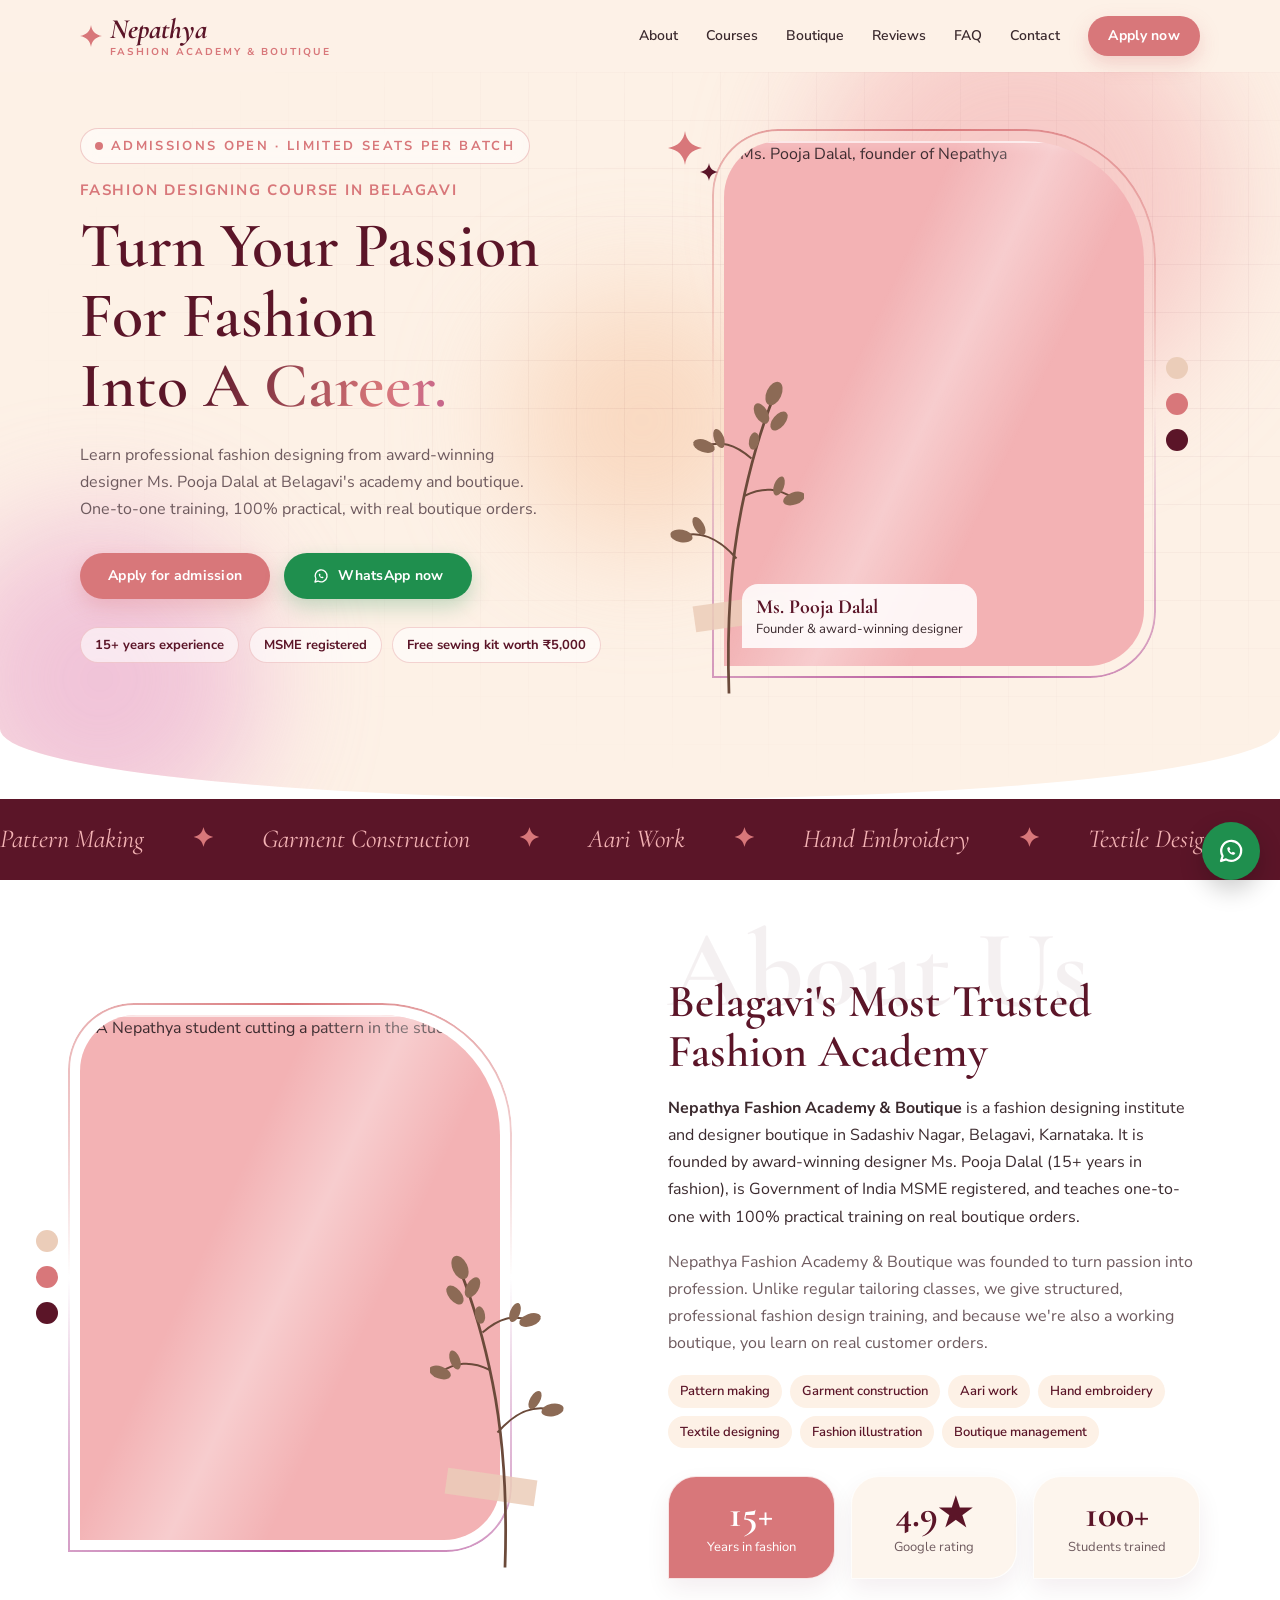
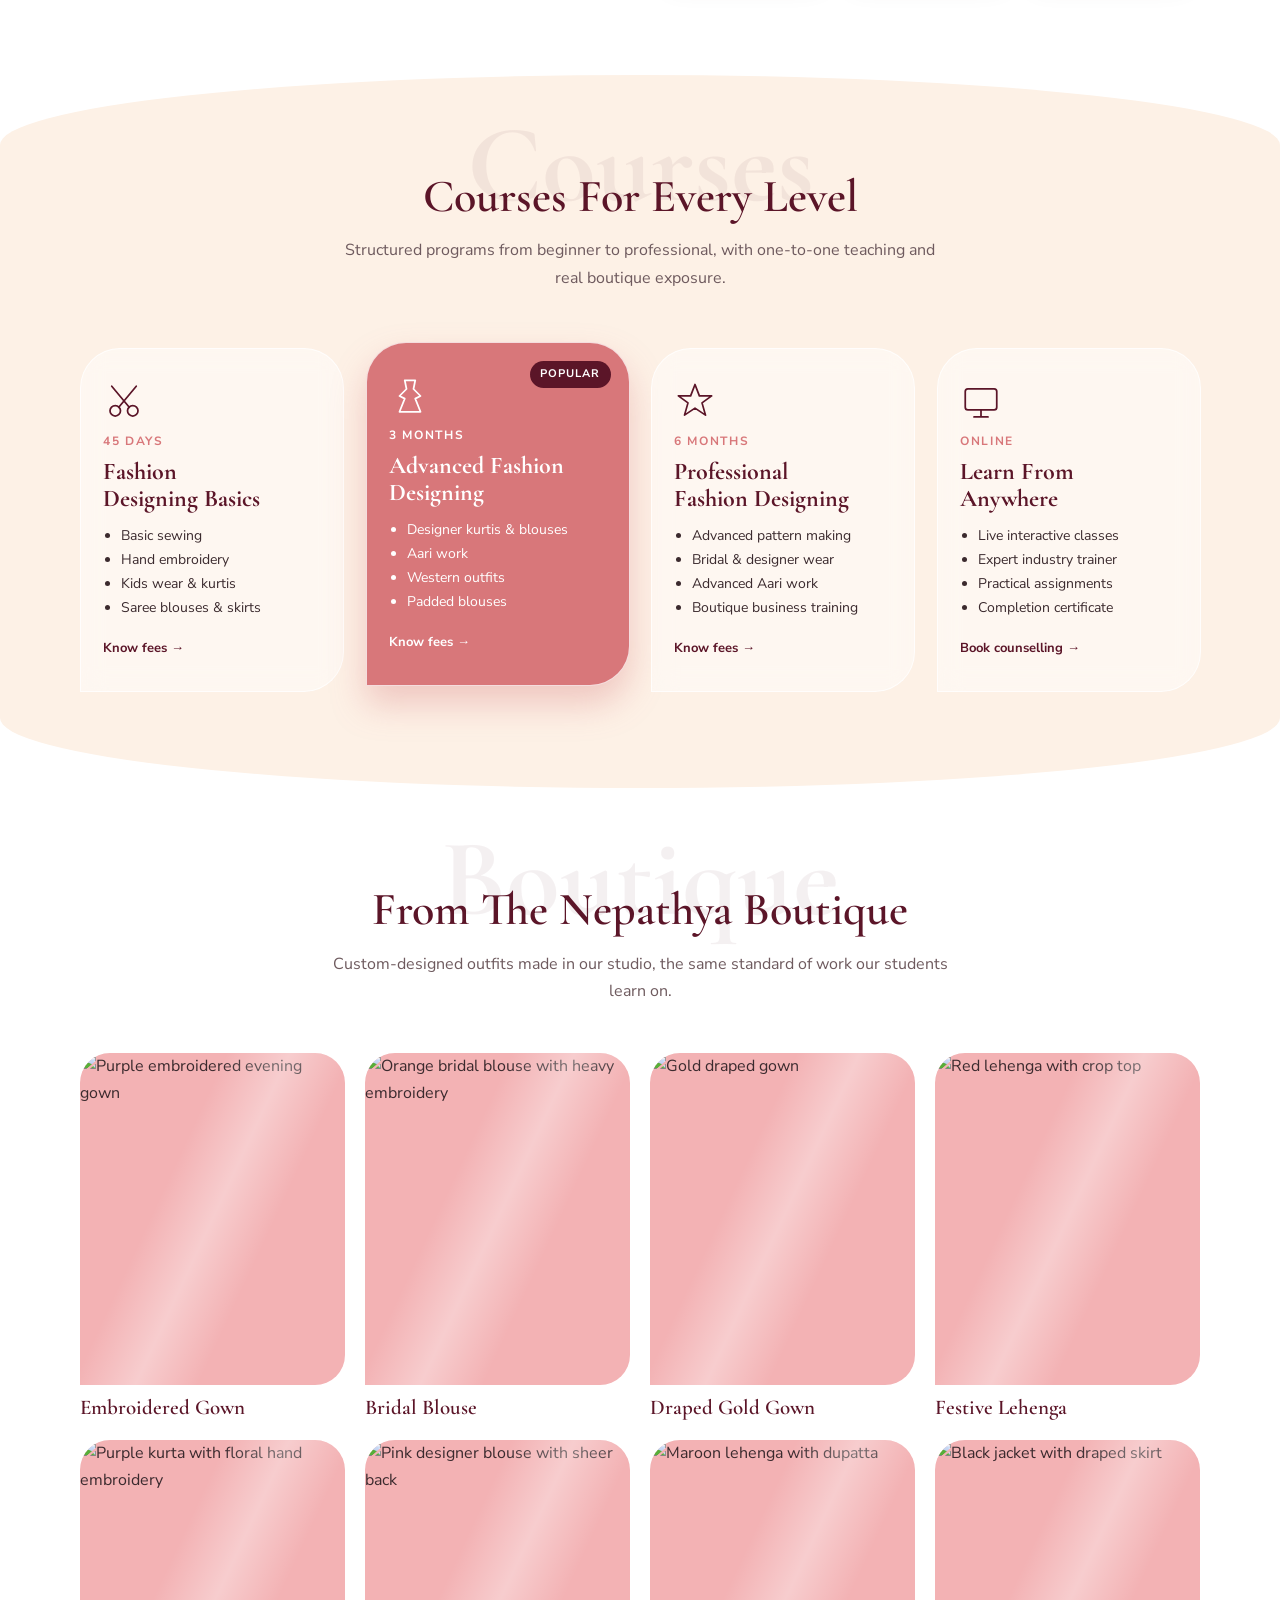
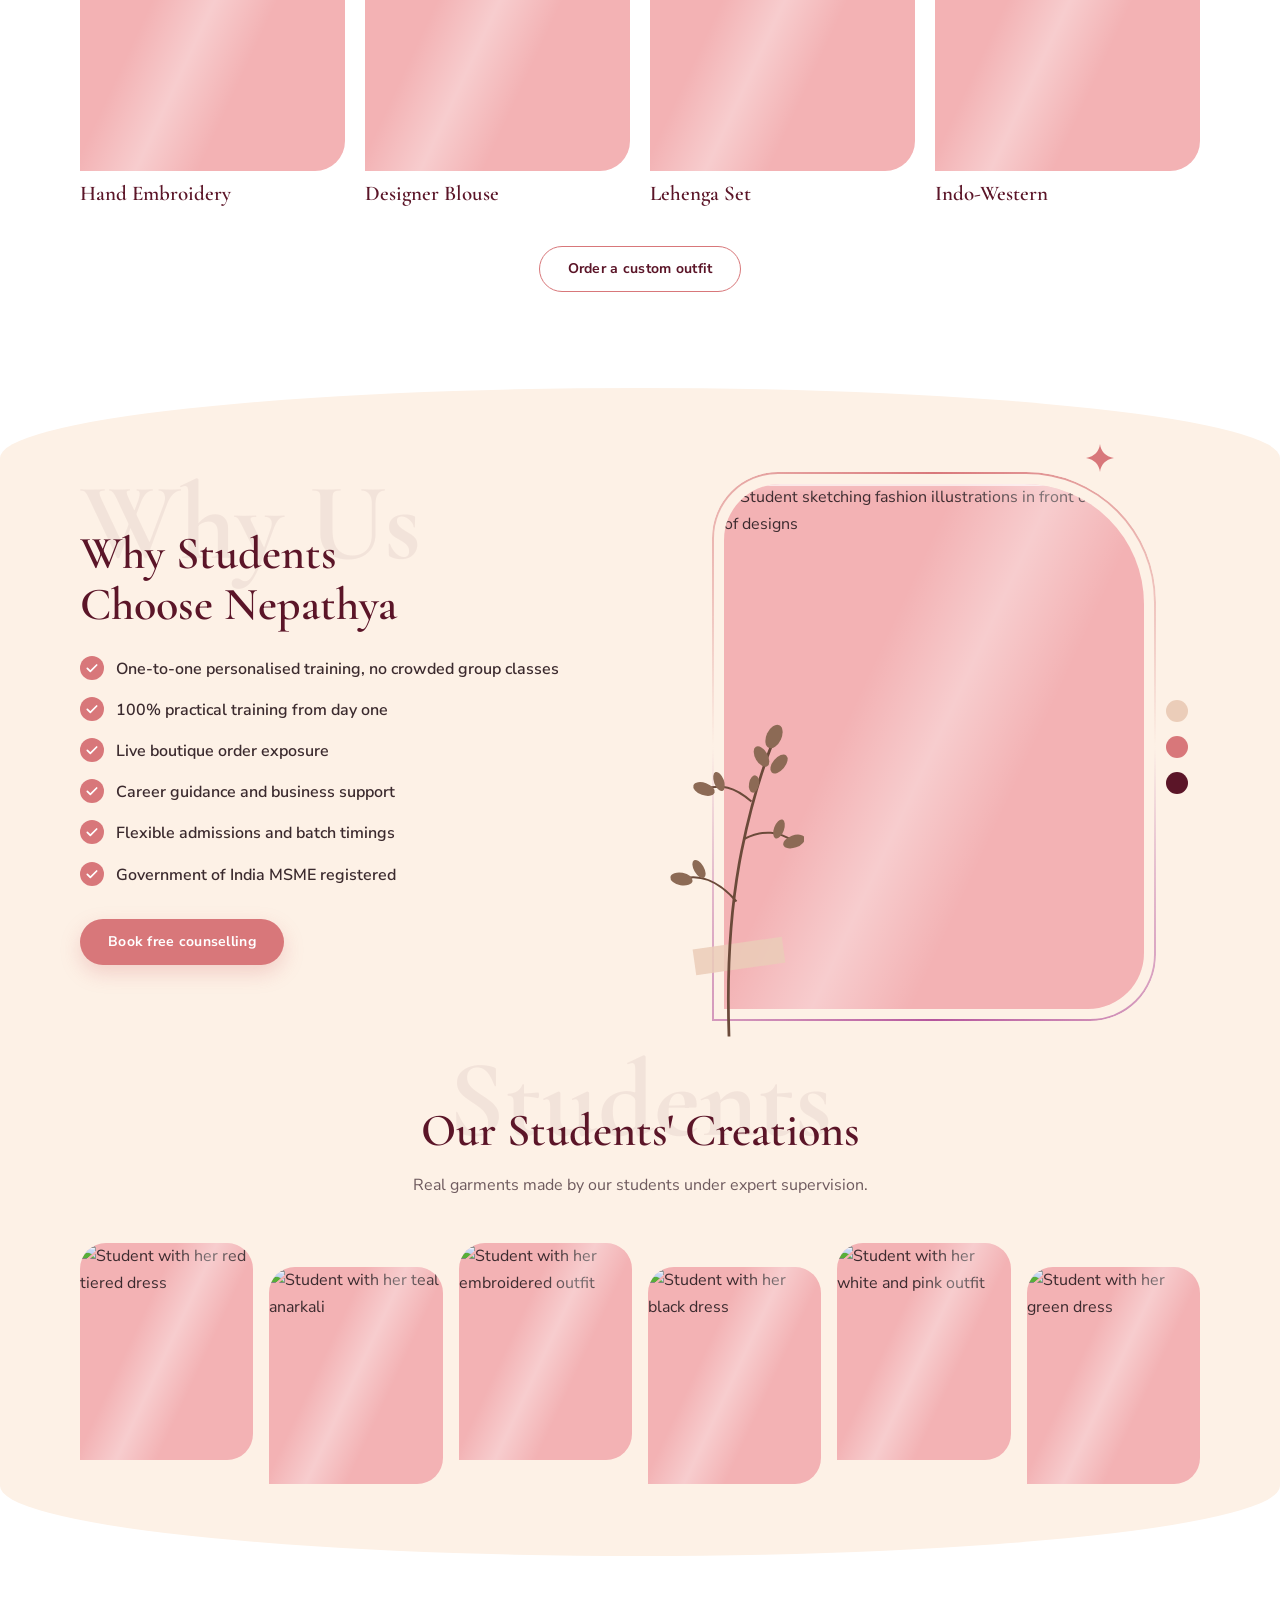
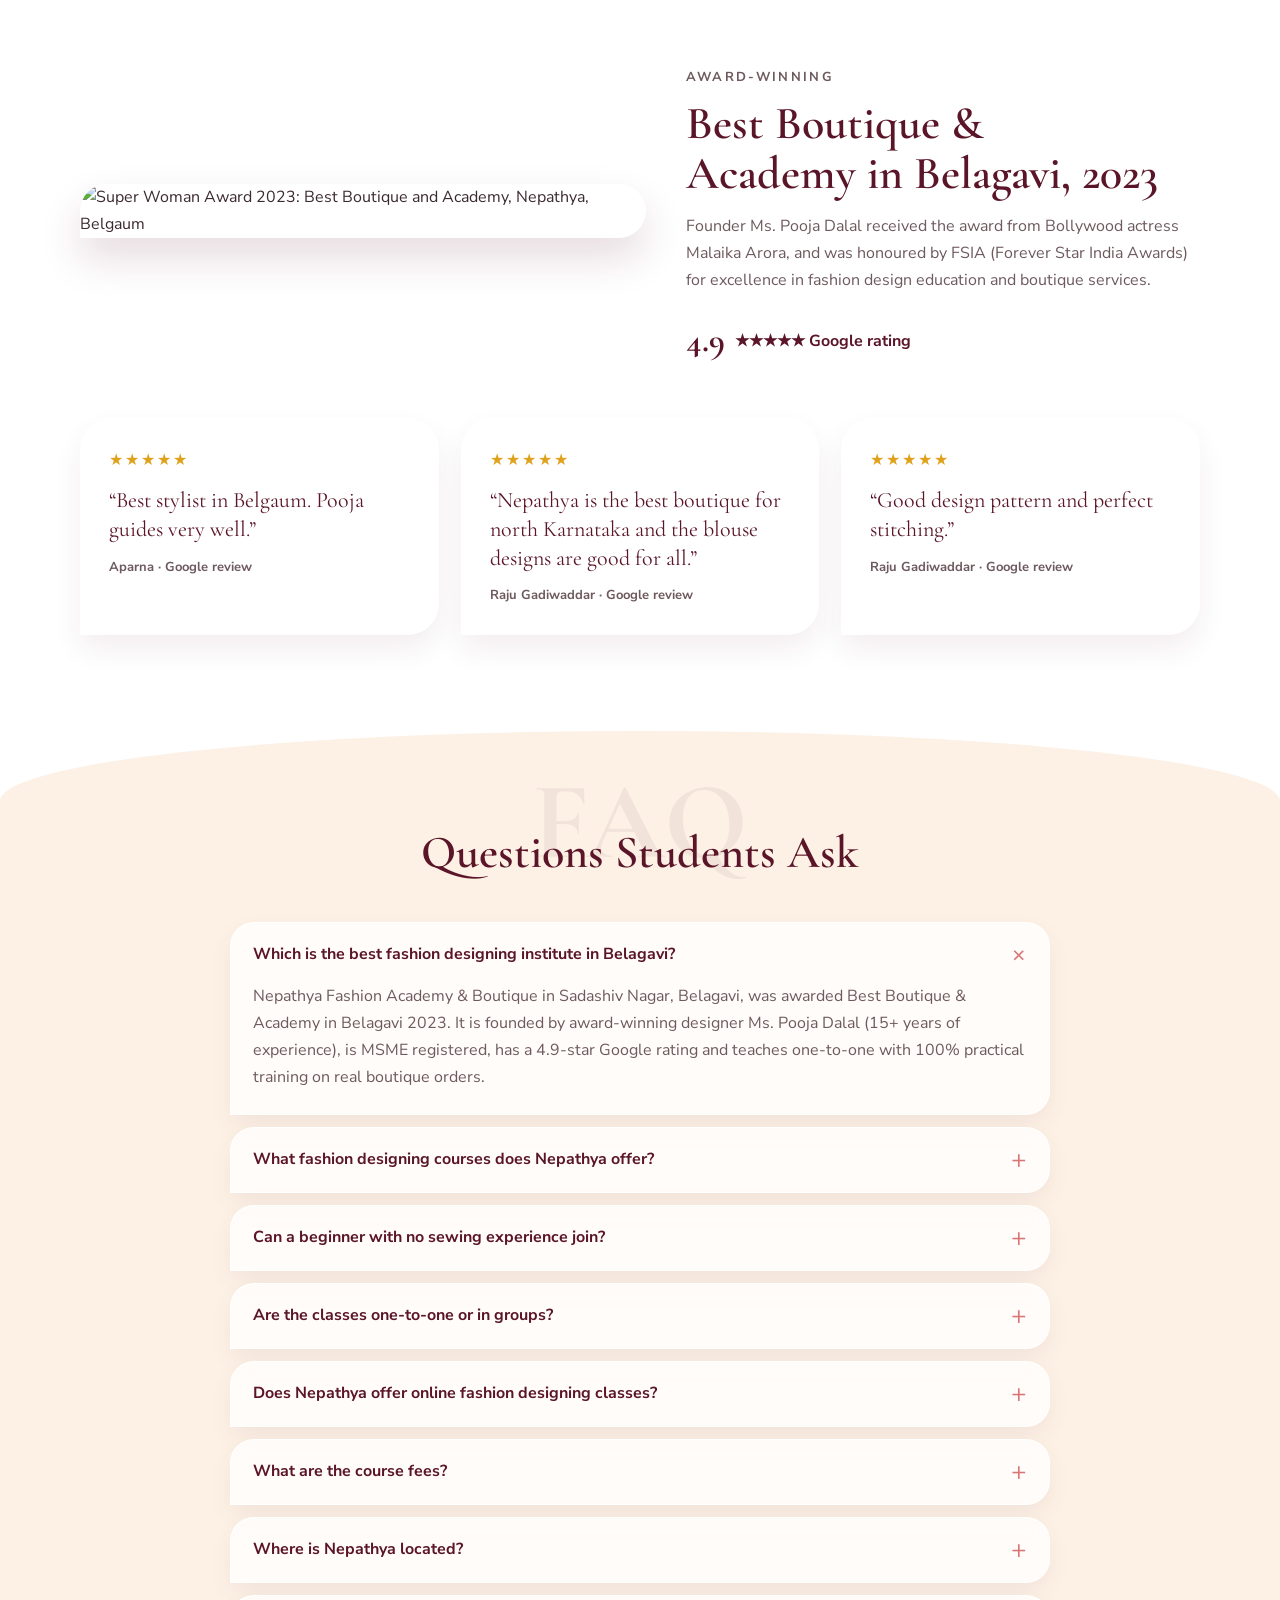
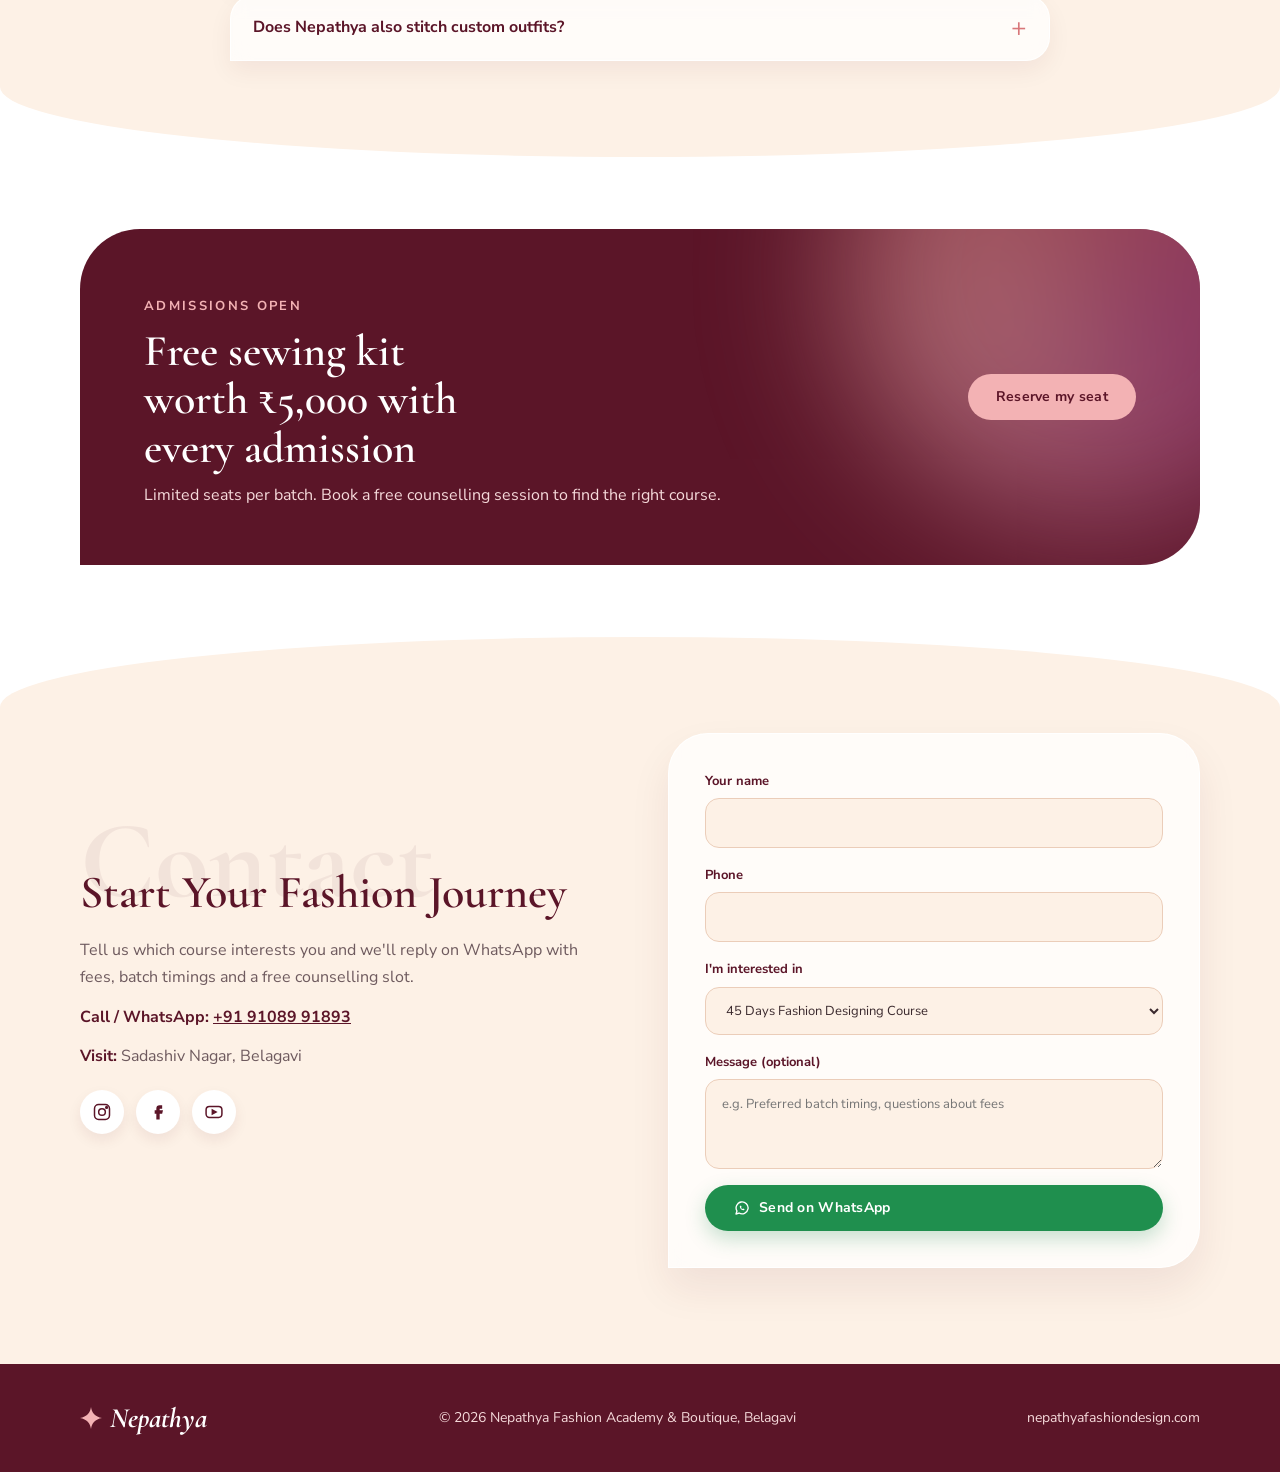
==== commit 1cb1440b: "Add SEO, AEO and GEO: schema, FAQ, meta tags, sitemap, robots and llms.txt Co-Authored-By: Claude Op" ====
--- a/index.html
+++ b/index.html
@@ -3,11 +3,108 @@
 <head>
 <meta charset="utf-8">
 <meta name="viewport" content="width=device-width, initial-scale=1, viewport-fit=cover">
-<title>Admissions Open | Nepathya Fashion Academy &amp; Boutique, Belagavi</title>
-<meta name="description" content="Nepathya Fashion Academy & Boutique, Belagavi. Learn fashion designing from award-winning designer Ms. Pooja Dalal: one-to-one, 100% practical training. Free sewing kit worth ₹5,000 with admission.">
-<meta property="og:title" content="Admissions Open: Nepathya Fashion Academy & Boutique">
-<meta property="og:description" content="One-to-one, 100% practical fashion designing courses in Belagavi. Limited seats per batch.">
+<title>Fashion Designing Course in Belagavi | Nepathya Academy</title>
+<meta name="description" content="Fashion designing courses in Belagavi: 45 days, 3 months, 6 months & online. One-to-one practical training by award-winning designer Pooja Dalal. Admissions open.">
+<meta name="robots" content="index, follow, max-image-preview:large, max-snippet:-1">
+<link rel="canonical" href="https://promo.nepathyafashiondesign.com/">
+<meta name="author" content="Nepathya Fashion Academy & Boutique">
+<meta name="geo.region" content="IN-KA">
+<meta name="geo.placename" content="Belagavi, Karnataka">
+<meta name="theme-color" content="#5B1528">
+<meta property="og:type" content="website">
+<meta property="og:site_name" content="Nepathya Fashion Academy & Boutique">
+<meta property="og:locale" content="en_IN">
+<meta property="og:url" content="https://promo.nepathyafashiondesign.com/">
+<meta property="og:title" content="Fashion Designing Course in Belagavi | Admissions Open at Nepathya">
+<meta property="og:description" content="One-to-one, 100% practical fashion designing courses in Belagavi by award-winning designer Ms. Pooja Dalal. Free sewing kit worth ₹5,000. Limited seats per batch.">
 <meta property="og:image" content="https://nepathyafashiondesign.com/wp-content/uploads/2026/11/IMG_7655.JPG-scaled.jpeg">
+<meta property="og:image:alt" content="Ms. Pooja Dalal, founder of Nepathya Fashion Academy & Boutique, Belagavi">
+<meta name="twitter:card" content="summary_large_image">
+<meta name="twitter:title" content="Fashion Designing Course in Belagavi | Nepathya Academy">
+<meta name="twitter:description" content="One-to-one, 100% practical fashion designing courses in Belagavi. Admissions open, limited seats.">
+<meta name="twitter:image" content="https://nepathyafashiondesign.com/wp-content/uploads/2026/11/IMG_7655.JPG-scaled.jpeg">
+<link rel="preload" as="image" href="https://nepathyafashiondesign.com/wp-content/uploads/2026/11/IMG_7655.JPG-scaled.jpeg" fetchpriority="high">
+<script type="application/ld+json">
+{
+  "@context": "https://schema.org",
+  "@graph": [
+    {
+      "@type": ["EducationalOrganization", "LocalBusiness"],
+      "@id": "https://nepathyafashiondesign.com/#organization",
+      "name": "Nepathya Fashion Academy & Boutique",
+      "alternateName": ["Nepathya Fashion Studio & Boutique", "Nepathya Fashion Design"],
+      "description": "Fashion designing academy and designer boutique in Belagavi, Karnataka, offering one-to-one, 100% practical fashion designing courses and custom-designed outfits. Founded by award-winning designer Ms. Pooja Dalal.",
+      "url": "https://nepathyafashiondesign.com/",
+      "logo": "https://nepathyafashiondesign.com/wp-content/uploads/2026/02/nepathya-4-1.png",
+      "image": "https://nepathyafashiondesign.com/wp-content/uploads/2026/10/IMG_4645-scaled.jpg",
+      "telephone": "+91-91089-91893",
+      "priceRange": "₹₹",
+      "address": {
+        "@type": "PostalAddress",
+        "streetAddress": "Sadashiv Nagar",
+        "addressLocality": "Belagavi",
+        "addressRegion": "Karnataka",
+        "addressCountry": "IN"
+      },
+      "areaServed": ["Belagavi", "Belgaum", "North Karnataka"],
+      "founder": { "@id": "https://nepathyafashiondesign.com/#founder" },
+      "award": [
+        "Super Woman Award 2023: Best Boutique and Academy in Belgaum",
+        "Forever Star India Awards (FSIA): Best Boutique & Academy in Belagavi 2023"
+      ],
+      "knowsAbout": ["Fashion designing", "Pattern making", "Garment construction", "Aari work", "Hand embroidery", "Textile designing", "Fashion illustration", "Boutique management", "Bridal wear"],
+      "sameAs": [
+        "https://www.instagram.com/nepathyafashionstudio/",
+        "https://www.facebook.com/nepathyafashions/",
+        "https://www.youtube.com/@NepathyaFashionStudio"
+      ]
+    },
+    {
+      "@type": "Person",
+      "@id": "https://nepathyafashiondesign.com/#founder",
+      "name": "Pooja Dalal",
+      "honorificPrefix": "Ms.",
+      "jobTitle": "Founder and Fashion Designer",
+      "worksFor": { "@id": "https://nepathyafashiondesign.com/#organization" },
+      "image": "https://nepathyafashiondesign.com/wp-content/uploads/2026/11/IMG_7655.JPG-scaled.jpeg",
+      "description": "Award-winning fashion designer with 15+ years of experience in the fashion industry, founder of Nepathya Fashion Academy & Boutique in Belagavi."
+    },
+    {
+      "@type": "WebPage",
+      "@id": "https://promo.nepathyafashiondesign.com/#webpage",
+      "url": "https://promo.nepathyafashiondesign.com/",
+      "name": "Fashion Designing Course in Belagavi | Nepathya Academy",
+      "inLanguage": "en-IN",
+      "about": { "@id": "https://nepathyafashiondesign.com/#organization" },
+      "primaryImageOfPage": "https://nepathyafashiondesign.com/wp-content/uploads/2026/11/IMG_7655.JPG-scaled.jpeg",
+      "speakable": { "@type": "SpeakableSpecification", "cssSelector": [".answer", ".faq-a"] }
+    },
+    {
+      "@type": "ItemList",
+      "name": "Fashion designing courses at Nepathya, Belagavi",
+      "itemListElement": [
+        { "@type": "ListItem", "position": 1, "item": { "@type": "Course", "name": "45 Days Fashion Designing Course", "description": "Beginner course covering basic sewing, hand embroidery, textile designing, kids wear, kurtis, saree blouses and skirts.", "provider": { "@id": "https://nepathyafashiondesign.com/#organization" }, "hasCourseInstance": { "@type": "CourseInstance", "courseMode": "Onsite", "courseWorkload": "P45D", "location": "Sadashiv Nagar, Belagavi" } } },
+        { "@type": "ListItem", "position": 2, "item": { "@type": "Course", "name": "3 Months Advanced Fashion Designing Course", "description": "Advanced sewing techniques, designer kurtis and blouses, Aari work, western outfits and padded blouses.", "provider": { "@id": "https://nepathyafashiondesign.com/#organization" }, "hasCourseInstance": { "@type": "CourseInstance", "courseMode": "Onsite", "courseWorkload": "P3M", "location": "Sadashiv Nagar, Belagavi" } } },
+        { "@type": "ListItem", "position": 3, "item": { "@type": "Course", "name": "6 Months Professional Fashion Designing Course", "description": "Advanced pattern making, professional garment construction, bridal and designer wear, advanced Aari work and boutique business training.", "provider": { "@id": "https://nepathyafashiondesign.com/#organization" }, "hasCourseInstance": { "@type": "CourseInstance", "courseMode": "Onsite", "courseWorkload": "P6M", "location": "Sadashiv Nagar, Belagavi" } } },
+        { "@type": "ListItem", "position": 4, "item": { "@type": "Course", "name": "Online Fashion Designing Classes", "description": "Live interactive online fashion designing classes with an industry professional and a course completion certificate.", "provider": { "@id": "https://nepathyafashiondesign.com/#organization" }, "hasCourseInstance": { "@type": "CourseInstance", "courseMode": "Online" } } }
+      ]
+    },
+    {
+      "@type": "FAQPage",
+      "mainEntity": [
+        { "@type": "Question", "name": "Which is the best fashion designing institute in Belagavi?", "acceptedAnswer": { "@type": "Answer", "text": "Nepathya Fashion Academy & Boutique in Sadashiv Nagar, Belagavi, was awarded Best Boutique & Academy in Belagavi 2023. It is founded by award-winning designer Ms. Pooja Dalal (15+ years of experience), is MSME registered, has a 4.9-star Google rating and teaches one-to-one with 100% practical training on real boutique orders." } },
+        { "@type": "Question", "name": "What fashion designing courses does Nepathya offer?", "acceptedAnswer": { "@type": "Answer", "text": "Nepathya offers a 45 days fashion designing course for beginners, a 3 months advanced course, a 6 months professional course including bridal wear and boutique business training, and live online fashion designing classes with a completion certificate." } },
+        { "@type": "Question", "name": "Can a beginner with no sewing experience join?", "acceptedAnswer": { "@type": "Answer", "text": "Yes. The 45 days course starts from basic sewing, and every student is taught one-to-one, so beginners learn at their own pace." } },
+        { "@type": "Question", "name": "Are the classes one-to-one or in groups?", "acceptedAnswer": { "@type": "Answer", "text": "Classes are one-to-one personalised training, not group classes, with 100% practical work from day one." } },
+        { "@type": "Question", "name": "Does Nepathya offer online fashion designing classes?", "acceptedAnswer": { "@type": "Answer", "text": "Yes. Nepathya runs live, interactive online fashion designing classes taught by an industry professional, with a course completion certificate." } },
+        { "@type": "Question", "name": "What are the course fees?", "acceptedAnswer": { "@type": "Answer", "text": "Fees depend on the course you choose. Call or WhatsApp +91 91089 91893 for current fees and batch timings. Every admission includes a free sewing kit worth ₹5,000." } },
+        { "@type": "Question", "name": "Where is Nepathya located?", "acceptedAnswer": { "@type": "Answer", "text": "Nepathya Fashion Academy & Boutique is in Sadashiv Nagar, Belagavi (Belgaum), Karnataka. Phone and WhatsApp: +91 91089 91893." } },
+        { "@type": "Question", "name": "Does Nepathya also stitch custom outfits?", "acceptedAnswer": { "@type": "Answer", "text": "Yes. Nepathya Fashion Studio & Boutique designs custom outfits including bridal blouses, lehengas, gowns, kurtis and Indo-western wear." } }
+      ]
+    }
+  ]
+}
+</script>
 <link rel="icon" href="https://nepathyafashiondesign.com/wp-content/uploads/2026/02/nepathya-4-1.png">
 <link rel="preconnect" href="https://fonts.googleapis.com">
 <link rel="preconnect" href="https://fonts.gstatic.com" crossorigin>
@@ -164,6 +261,19 @@
 .review figcaption{font-size:13px;color:var(--muted);font-weight:700}
 .rating{display:inline-flex;align-items:center;gap:10px;margin-top:18px;font-weight:700;color:var(--wine)}
 .rating b{font-family:var(--display);font-size:34px}
+
+/* SEO helpers + FAQ */
+.kicker{display:block;font-family:var(--body);font-size:15px;font-weight:700;letter-spacing:.12em;text-transform:uppercase;color:var(--coral);margin-bottom:12px}
+.answer{color:var(--ink)!important}
+.faq-wrap{max-width:860px}
+.faq{display:flex;flex-direction:column;gap:12px;margin-top:44px}
+.faq details{background:rgba(255,255,255,.75);backdrop-filter:blur(10px);border:1px solid rgba(255,255,255,.9);border-radius:24px 24px 24px 0;padding:4px 22px;box-shadow:0 10px 24px rgba(91,21,40,.06)}
+.faq summary{cursor:pointer;list-style:none;display:flex;justify-content:space-between;align-items:center;gap:16px;min-height:56px;font-weight:700;color:var(--wine)}
+.faq summary::-webkit-details-marker{display:none}
+.faq summary::after{content:"+";font-size:26px;font-weight:400;color:var(--coral);transition:transform .3s}
+.faq details[open] summary::after{transform:rotate(45deg)}
+.faq-a{color:var(--muted);padding-bottom:18px}
+.faq-a a{color:var(--wine);font-weight:700}
 
 /* Offer */
 .offer{padding-block:72px}
@@ -309,6 +419,7 @@
         <li><a href="#courses">Courses</a></li>
         <li><a href="#boutique">Boutique</a></li>
         <li><a href="#reviews">Reviews</a></li>
+        <li><a href="#faq">FAQ</a></li>
         <li><a href="#contact">Contact</a></li>
         <li><a class="btn" href="#contact">Apply now</a></li>
       </ul>
@@ -327,7 +438,7 @@
       <div class="wrap split">
         <div>
           <p class="eyebrow chip">Admissions open · Limited seats per batch</p>
-          <h1 style="margin-top:18px">Turn Your Passion For Fashion Into <span class="holo">A Career.</span></h1>
+          <h1 style="margin-top:18px"><span class="kicker">Fashion Designing Course in Belagavi</span>Turn Your Passion For Fashion Into <span class="holo">A Career.</span></h1>
           <p class="lead">Learn professional fashion designing from award-winning designer Ms. Pooja Dalal at Belagavi's academy and boutique. One-to-one training, 100% practical, with real boutique orders.</p>
           <div class="actions">
             <a class="btn" href="#contact">Apply for admission</a>
@@ -374,6 +485,7 @@
       </div>
       <div>
         <h2 class="watermark" data-mark="About Us">Belagavi's Most Trusted Fashion Academy</h2>
+        <p class="answer"><strong>Nepathya Fashion Academy &amp; Boutique</strong> is a fashion designing institute and designer boutique in Sadashiv Nagar, Belagavi, Karnataka. It is founded by award-winning designer Ms. Pooja Dalal (15+ years in fashion), is Government of India MSME registered, and teaches one-to-one with 100% practical training on real boutique orders.</p>
         <p>Nepathya Fashion Academy &amp; Boutique was founded to turn passion into profession. Unlike regular tailoring classes, we give structured, professional fashion design training, and because we're also a working boutique, you learn on real customer orders.</p>
         <ul class="skills">
           <li>Pattern making</li><li>Garment construction</li><li>Aari work</li><li>Hand embroidery</li><li>Textile designing</li><li>Fashion illustration</li><li>Boutique management</li>
@@ -508,6 +620,25 @@
     </div>
   </section>
 
+  <!-- FAQ -->
+  <div class="band curve-both">
+    <section id="faq">
+      <div class="wrap faq-wrap">
+        <h2 class="center watermark" data-mark="FAQ">Questions Students Ask</h2>
+        <div class="faq">
+          <details open><summary>Which is the best fashion designing institute in Belagavi?</summary><p class="faq-a">Nepathya Fashion Academy &amp; Boutique in Sadashiv Nagar, Belagavi, was awarded Best Boutique &amp; Academy in Belagavi 2023. It is founded by award-winning designer Ms. Pooja Dalal (15+ years of experience), is MSME registered, has a 4.9-star Google rating and teaches one-to-one with 100% practical training on real boutique orders.</p></details>
+          <details><summary>What fashion designing courses does Nepathya offer?</summary><p class="faq-a">A 45 days fashion designing course for beginners, a 3 months advanced course, a 6 months professional course including bridal wear and boutique business training, and live online fashion designing classes with a completion certificate.</p></details>
+          <details><summary>Can a beginner with no sewing experience join?</summary><p class="faq-a">Yes. The 45 days course starts from basic sewing, and every student is taught one-to-one, so beginners learn at their own pace.</p></details>
+          <details><summary>Are the classes one-to-one or in groups?</summary><p class="faq-a">Classes are one-to-one personalised training, not group classes, with 100% practical work from day one.</p></details>
+          <details><summary>Does Nepathya offer online fashion designing classes?</summary><p class="faq-a">Yes. Nepathya runs live, interactive online fashion designing classes taught by an industry professional, with a course completion certificate.</p></details>
+          <details><summary>What are the course fees?</summary><p class="faq-a">Fees depend on the course you choose. Call or WhatsApp <a href="tel:+919108991893">+91 91089 91893</a> for current fees and batch timings. Every admission includes a free sewing kit worth ₹5,000.</p></details>
+          <details><summary>Where is Nepathya located?</summary><p class="faq-a">Sadashiv Nagar, Belagavi (Belgaum), Karnataka. Phone and WhatsApp: +91 91089 91893.</p></details>
+          <details><summary>Does Nepathya also stitch custom outfits?</summary><p class="faq-a">Yes. Nepathya Fashion Studio &amp; Boutique designs custom outfits including bridal blouses, lehengas, gowns, kurtis and Indo-western wear.</p></details>
+        </div>
+      </div>
+    </section>
+  </div>
+
   <!-- OFFER -->
   <section class="offer">
     <div class="wrap">
@@ -552,6 +683,7 @@
             </select>
           </label>
           <label for="f-msg">Message (optional)<textarea id="f-msg" name="msg" placeholder="e.g. Preferred batch timing, questions about fees"></textarea></label>
+          <input type="text" name="website" tabindex="-1" autocomplete="off" aria-hidden="true" style="position:absolute;left:-9999px;width:1px;height:1px;opacity:0">
           <button class="btn green" type="submit"><svg width="18" height="18" aria-hidden="true"><use href="#wa"/></svg>Send on WhatsApp</button>
           <p class="note" id="sent" hidden></p>
         </form>
@@ -619,18 +751,29 @@
   });
 }
 
+// Google Apps Script web app URL (saves each enquiry to the Google Sheet and emails the team).
+const SHEET_URL = "";
+
 document.getElementById('enquiry').addEventListener('submit', e => {
   e.preventDefault();
   const f = e.target, out = document.getElementById('sent');
   const name = f.name.value.trim(), phone = f.phone.value.trim();
   out.hidden = false;
+  if (f.website.value) return; // spam bot filled the hidden field
   if (!name || !phone) { out.textContent = 'Please add your name and phone number.'; return; }
   const text = `Hi Nepathya, I'm ${name} (${phone}). I'm interested in: ${f.need.value}. ${f.msg.value.trim()}`;
   const url = `https://wa.me/${WHATSAPP}?text=${encodeURIComponent(text)}`;
-  out.textContent = 'Opening WhatsApp… If it doesn\'t open, ';
-  const a = document.createElement('a'); a.href = url; a.target = '_blank'; a.rel = 'noopener'; a.textContent = 'tap here to send your enquiry.';
+  window.open(url, '_blank', 'noopener');
+  if (SHEET_URL) {
+    fetch(SHEET_URL, {
+      method: 'POST', mode: 'no-cors', keepalive: true,
+      body: new URLSearchParams({ name, phone, interest: f.need.value, message: f.msg.value.trim(), page: location.href })
+    }).catch(() => {});
+  }
+  out.textContent = 'Thank you! We have received your enquiry. WhatsApp should open so you can send it to us too. If it doesn\'t, ';
+  const a = document.createElement('a'); a.href = url; a.target = '_blank'; a.rel = 'noopener'; a.textContent = 'tap here.';
   out.append(a);
-  window.open(url, '_blank', 'noopener');
+  f.reset();
 });
 </script>
 </body>
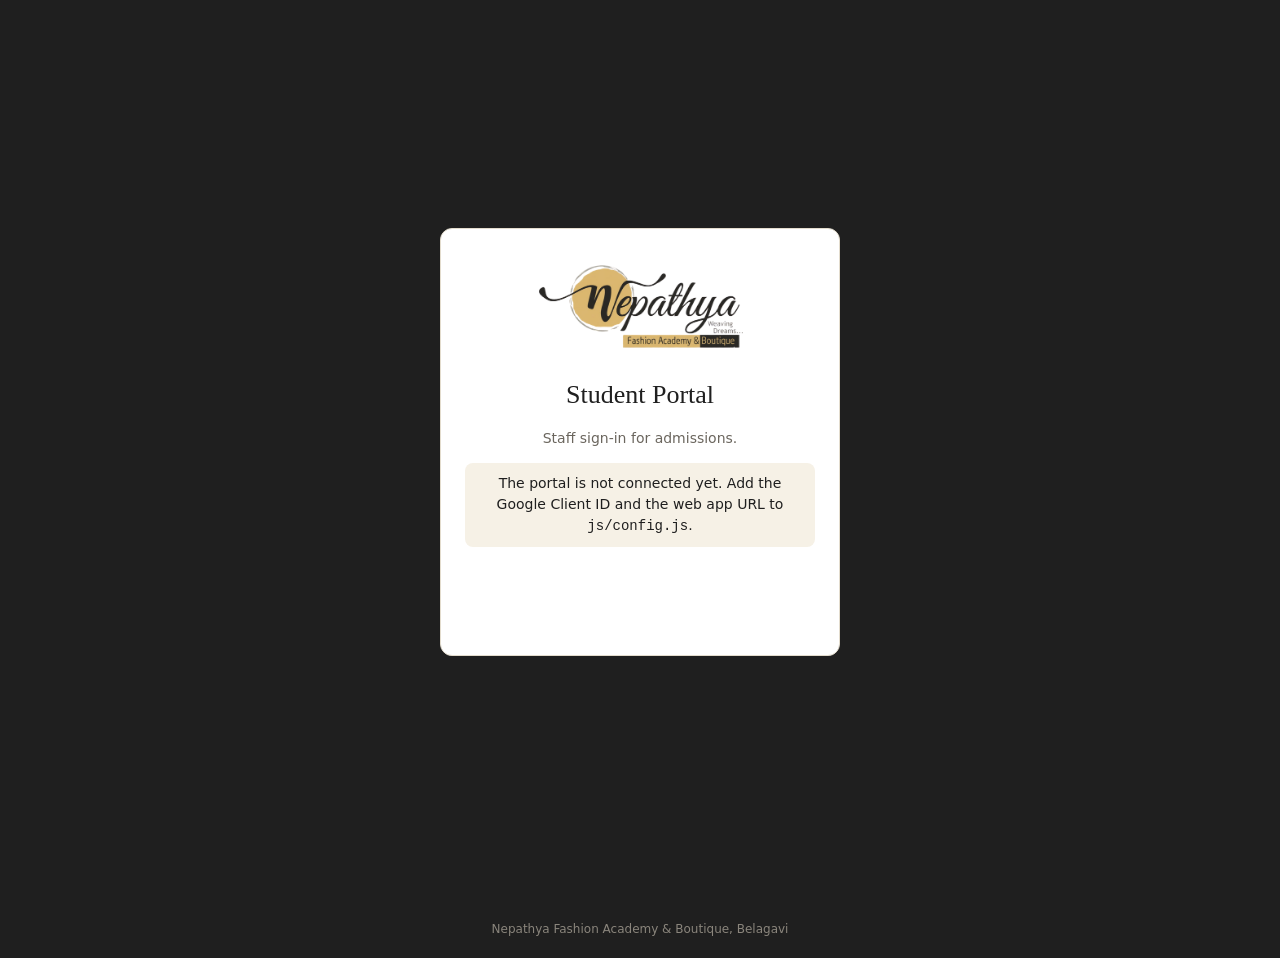
==== commit 35264fbd: "Nepathya Student Portal Phase 1: static admission frontend for academy subdomain Co-Authored-By: Cla" ====
--- a/index.html
+++ b/index.html
@@ -2,779 +2,29 @@
 <html lang="en">
 <head>
 <meta charset="utf-8">
-<meta name="viewport" content="width=device-width, initial-scale=1, viewport-fit=cover">
-<title>Fashion Designing Course in Belagavi | Nepathya Academy</title>
-<meta name="description" content="Fashion designing courses in Belagavi: 45 days, 3 months, 6 months & online. One-to-one practical training by award-winning designer Pooja Dalal. Admissions open.">
-<meta name="robots" content="index, follow, max-image-preview:large, max-snippet:-1">
-<link rel="canonical" href="https://promo.nepathyafashiondesign.com/">
-<meta name="author" content="Nepathya Fashion Academy & Boutique">
-<meta name="geo.region" content="IN-KA">
-<meta name="geo.placename" content="Belagavi, Karnataka">
-<meta name="theme-color" content="#5B1528">
-<meta property="og:type" content="website">
-<meta property="og:site_name" content="Nepathya Fashion Academy & Boutique">
-<meta property="og:locale" content="en_IN">
-<meta property="og:url" content="https://promo.nepathyafashiondesign.com/">
-<meta property="og:title" content="Fashion Designing Course in Belagavi | Admissions Open at Nepathya">
-<meta property="og:description" content="One-to-one, 100% practical fashion designing courses in Belagavi by award-winning designer Ms. Pooja Dalal. Free sewing kit worth ₹5,000. Limited seats per batch.">
-<meta property="og:image" content="https://nepathyafashiondesign.com/wp-content/uploads/2026/11/IMG_7655.JPG-scaled.jpeg">
-<meta property="og:image:alt" content="Ms. Pooja Dalal, founder of Nepathya Fashion Academy & Boutique, Belagavi">
-<meta name="twitter:card" content="summary_large_image">
-<meta name="twitter:title" content="Fashion Designing Course in Belagavi | Nepathya Academy">
-<meta name="twitter:description" content="One-to-one, 100% practical fashion designing courses in Belagavi. Admissions open, limited seats.">
-<meta name="twitter:image" content="https://nepathyafashiondesign.com/wp-content/uploads/2026/11/IMG_7655.JPG-scaled.jpeg">
-<link rel="preload" as="image" href="https://nepathyafashiondesign.com/wp-content/uploads/2026/11/IMG_7655.JPG-scaled.jpeg" fetchpriority="high">
-<script type="application/ld+json">
-{
-  "@context": "https://schema.org",
-  "@graph": [
-    {
-      "@type": ["EducationalOrganization", "LocalBusiness"],
-      "@id": "https://nepathyafashiondesign.com/#organization",
-      "name": "Nepathya Fashion Academy & Boutique",
-      "alternateName": ["Nepathya Fashion Studio & Boutique", "Nepathya Fashion Design"],
-      "description": "Fashion designing academy and designer boutique in Belagavi, Karnataka, offering one-to-one, 100% practical fashion designing courses and custom-designed outfits. Founded by award-winning designer Ms. Pooja Dalal.",
-      "url": "https://nepathyafashiondesign.com/",
-      "logo": "https://nepathyafashiondesign.com/wp-content/uploads/2026/02/nepathya-4-1.png",
-      "image": "https://nepathyafashiondesign.com/wp-content/uploads/2026/10/IMG_4645-scaled.jpg",
-      "telephone": "+91-91089-91893",
-      "priceRange": "₹₹",
-      "address": {
-        "@type": "PostalAddress",
-        "streetAddress": "Sadashiv Nagar",
-        "addressLocality": "Belagavi",
-        "addressRegion": "Karnataka",
-        "addressCountry": "IN"
-      },
-      "areaServed": ["Belagavi", "Belgaum", "North Karnataka"],
-      "founder": { "@id": "https://nepathyafashiondesign.com/#founder" },
-      "award": [
-        "Super Woman Award 2023: Best Boutique and Academy in Belgaum",
-        "Forever Star India Awards (FSIA): Best Boutique & Academy in Belagavi 2023"
-      ],
-      "knowsAbout": ["Fashion designing", "Pattern making", "Garment construction", "Aari work", "Hand embroidery", "Textile designing", "Fashion illustration", "Boutique management", "Bridal wear"],
-      "sameAs": [
-        "https://www.instagram.com/nepathyafashionstudio/",
-        "https://www.facebook.com/nepathyafashions/",
-        "https://www.youtube.com/@NepathyaFashionStudio"
-      ]
-    },
-    {
-      "@type": "Person",
-      "@id": "https://nepathyafashiondesign.com/#founder",
-      "name": "Pooja Dalal",
-      "honorificPrefix": "Ms.",
-      "jobTitle": "Founder and Fashion Designer",
-      "worksFor": { "@id": "https://nepathyafashiondesign.com/#organization" },
-      "image": "https://nepathyafashiondesign.com/wp-content/uploads/2026/11/IMG_7655.JPG-scaled.jpeg",
-      "description": "Award-winning fashion designer with 15+ years of experience in the fashion industry, founder of Nepathya Fashion Academy & Boutique in Belagavi."
-    },
-    {
-      "@type": "WebPage",
-      "@id": "https://promo.nepathyafashiondesign.com/#webpage",
-      "url": "https://promo.nepathyafashiondesign.com/",
-      "name": "Fashion Designing Course in Belagavi | Nepathya Academy",
-      "inLanguage": "en-IN",
-      "about": { "@id": "https://nepathyafashiondesign.com/#organization" },
-      "primaryImageOfPage": "https://nepathyafashiondesign.com/wp-content/uploads/2026/11/IMG_7655.JPG-scaled.jpeg",
-      "speakable": { "@type": "SpeakableSpecification", "cssSelector": [".answer", ".faq-a"] }
-    },
-    {
-      "@type": "ItemList",
-      "name": "Fashion designing courses at Nepathya, Belagavi",
-      "itemListElement": [
-        { "@type": "ListItem", "position": 1, "item": { "@type": "Course", "name": "45 Days Fashion Designing Course", "description": "Beginner course covering basic sewing, hand embroidery, textile designing, kids wear, kurtis, saree blouses and skirts.", "provider": { "@id": "https://nepathyafashiondesign.com/#organization" }, "hasCourseInstance": { "@type": "CourseInstance", "courseMode": "Onsite", "courseWorkload": "P45D", "location": "Sadashiv Nagar, Belagavi" } } },
-        { "@type": "ListItem", "position": 2, "item": { "@type": "Course", "name": "3 Months Advanced Fashion Designing Course", "description": "Advanced sewing techniques, designer kurtis and blouses, Aari work, western outfits and padded blouses.", "provider": { "@id": "https://nepathyafashiondesign.com/#organization" }, "hasCourseInstance": { "@type": "CourseInstance", "courseMode": "Onsite", "courseWorkload": "P3M", "location": "Sadashiv Nagar, Belagavi" } } },
-        { "@type": "ListItem", "position": 3, "item": { "@type": "Course", "name": "6 Months Professional Fashion Designing Course", "description": "Advanced pattern making, professional garment construction, bridal and designer wear, advanced Aari work and boutique business training.", "provider": { "@id": "https://nepathyafashiondesign.com/#organization" }, "hasCourseInstance": { "@type": "CourseInstance", "courseMode": "Onsite", "courseWorkload": "P6M", "location": "Sadashiv Nagar, Belagavi" } } },
-        { "@type": "ListItem", "position": 4, "item": { "@type": "Course", "name": "Online Fashion Designing Classes", "description": "Live interactive online fashion designing classes with an industry professional and a course completion certificate.", "provider": { "@id": "https://nepathyafashiondesign.com/#organization" }, "hasCourseInstance": { "@type": "CourseInstance", "courseMode": "Online" } } }
-      ]
-    },
-    {
-      "@type": "FAQPage",
-      "mainEntity": [
-        { "@type": "Question", "name": "Which is the best fashion designing institute in Belagavi?", "acceptedAnswer": { "@type": "Answer", "text": "Nepathya Fashion Academy & Boutique in Sadashiv Nagar, Belagavi, was awarded Best Boutique & Academy in Belagavi 2023. It is founded by award-winning designer Ms. Pooja Dalal (15+ years of experience), is MSME registered, has a 4.9-star Google rating and teaches one-to-one with 100% practical training on real boutique orders." } },
-        { "@type": "Question", "name": "What fashion designing courses does Nepathya offer?", "acceptedAnswer": { "@type": "Answer", "text": "Nepathya offers a 45 days fashion designing course for beginners, a 3 months advanced course, a 6 months professional course including bridal wear and boutique business training, and live online fashion designing classes with a completion certificate." } },
-        { "@type": "Question", "name": "Can a beginner with no sewing experience join?", "acceptedAnswer": { "@type": "Answer", "text": "Yes. The 45 days course starts from basic sewing, and every student is taught one-to-one, so beginners learn at their own pace." } },
-        { "@type": "Question", "name": "Are the classes one-to-one or in groups?", "acceptedAnswer": { "@type": "Answer", "text": "Classes are one-to-one personalised training, not group classes, with 100% practical work from day one." } },
-        { "@type": "Question", "name": "Does Nepathya offer online fashion designing classes?", "acceptedAnswer": { "@type": "Answer", "text": "Yes. Nepathya runs live, interactive online fashion designing classes taught by an industry professional, with a course completion certificate." } },
-        { "@type": "Question", "name": "What are the course fees?", "acceptedAnswer": { "@type": "Answer", "text": "Fees depend on the course you choose. Call or WhatsApp +91 91089 91893 for current fees and batch timings. Every admission includes a free sewing kit worth ₹5,000." } },
-        { "@type": "Question", "name": "Where is Nepathya located?", "acceptedAnswer": { "@type": "Answer", "text": "Nepathya Fashion Academy & Boutique is in Sadashiv Nagar, Belagavi (Belgaum), Karnataka. Phone and WhatsApp: +91 91089 91893." } },
-        { "@type": "Question", "name": "Does Nepathya also stitch custom outfits?", "acceptedAnswer": { "@type": "Answer", "text": "Yes. Nepathya Fashion Studio & Boutique designs custom outfits including bridal blouses, lehengas, gowns, kurtis and Indo-western wear." } }
-      ]
-    }
-  ]
-}
-</script>
-<link rel="icon" href="https://nepathyafashiondesign.com/wp-content/uploads/2026/02/nepathya-4-1.png">
-<link rel="preconnect" href="https://fonts.googleapis.com">
-<link rel="preconnect" href="https://fonts.gstatic.com" crossorigin>
-<link rel="stylesheet" href="https://fonts.googleapis.com/css2?family=Cormorant+Garamond:ital,wght@0,500;0,600;0,700;1,600&family=Nunito+Sans:wght@400;600;700&display=swap">
-<style>
-/* Soft cream bands with curved edges; arched photo frames with a dried-flower sprig and colour-dot rail; serif headings over faded watermark words; futuristic motion layer */
-:root{
-  --cream:#FDF1E6;
-  --paper:#FFFFFF;
-  --blush:#F3B2B4;
-  --coral:#D8777A;
-  --coral-dark:#B95A5E;
-  --wine:#5B1528;
-  --ink:#3B2A2E;
-  --muted:#6E5A5E;
-  --sand:#EBCDB9;
-  --display:'Cormorant Garamond', 'Times New Roman', Georgia, serif;
-  --body:'Nunito Sans', 'Segoe UI', Arial, sans-serif;
-  color-scheme: light;
-}
-*{box-sizing:border-box}
-html{scroll-behavior:smooth}
-body{margin:0;background:var(--paper);color:var(--ink);font-family:var(--body);font-size:16px;line-height:1.7;overflow-x:hidden}
-img{max-width:100%;display:block}
-a{color:inherit}
-h1,h2,h3{font-family:var(--display);color:var(--wine);margin:0;line-height:1.1;text-wrap:balance}
-p{margin:0}
-:focus-visible{outline:2px solid var(--wine);outline-offset:3px}
-.wrap{max-width:1160px;margin:0 auto;padding-left:max(20px, env(safe-area-inset-left,0px));padding-right:max(20px, env(safe-area-inset-right,0px))}
-
-.btn{display:inline-flex;align-items:center;gap:8px;min-height:46px;padding:0 28px;border-radius:999px;background:var(--coral);color:#fff;text-decoration:none;font-weight:700;font-size:14px;letter-spacing:.02em;border:0;cursor:pointer;font-family:var(--body);box-shadow:0 8px 20px rgba(216,119,122,.28);transition:background .2s, transform .2s;position:relative;overflow:hidden}
-.btn:hover{background:var(--coral-dark);transform:translateY(-2px)}
-.btn.ghost{background:transparent;color:var(--wine);box-shadow:none;border:1.5px solid var(--coral)}
-.btn.ghost:hover{background:var(--coral);color:#fff}
-.btn.green{background:#1F8F4E;box-shadow:0 8px 20px rgba(31,143,78,.25)}
-.btn.green:hover{background:#18723E}
-.btn::after{content:"";position:absolute;inset:0;background:linear-gradient(115deg,transparent 30%,rgba(255,255,255,.45) 50%,transparent 70%);transform:translateX(-120%);transition:transform .6s}
-.btn:hover::after{transform:translateX(120%)}
-
-header{position:sticky;top:env(safe-area-inset-top,0px);z-index:20;background:rgba(253,241,230,.94);backdrop-filter:blur(8px)}
-body::before{content:"";position:fixed;inset:0 0 auto;height:env(safe-area-inset-top,0px);z-index:21;background:var(--cream)}
-.nav{display:flex;align-items:center;justify-content:space-between;gap:16px;min-height:72px;position:relative}
-.logo{display:flex;align-items:center;gap:8px;font-family:var(--display);font-style:italic;font-weight:700;font-size:28px;color:var(--wine);text-decoration:none;line-height:1}
-.logo small{display:block;font-family:var(--body);font-style:normal;font-weight:700;font-size:10px;letter-spacing:.2em;text-transform:uppercase;color:var(--coral);margin-top:4px}
-.logo svg{width:22px;height:22px;flex:none;animation:spin-r 8s linear infinite}
-.menu{display:flex;gap:28px;list-style:none;margin:0;padding:0;font-size:14px;font-weight:600;align-items:center}
-.menu a{text-decoration:none;color:var(--ink)}
-.menu a:hover{color:var(--coral)}
-.menu .btn{color:#fff;min-height:40px;padding:0 20px}
-.burger{display:none;width:44px;height:44px;border:0;background:transparent;color:var(--wine);cursor:pointer}
-
-.band{background:var(--cream);position:relative}
-.curve-bottom{border-radius:0 0 50% 50% / 0 0 70px 70px;overflow:hidden}
-.curve-both{border-radius:50% 50% 50% 50% / 70px 70px 70px 70px}
-section{padding-block:96px}
-.split{display:grid;grid-template-columns:repeat(2,minmax(0,1fr));gap:56px;align-items:center}
-.split>*{min-width:0}
-.eyebrow{font-weight:700;font-size:13px;letter-spacing:.18em;text-transform:uppercase;color:var(--coral)}
-.watermark{position:relative}
-.watermark::before{content:attr(data-mark);position:absolute;left:0;top:-.55em;font-family:var(--display);font-weight:700;font-size:clamp(56px,9vw,110px);line-height:1;color:var(--wine);opacity:.06;white-space:nowrap;pointer-events:none}
-.center{text-align:center}
-.center.watermark::before{left:50%;transform:translateX(-50%)}
-.sub{color:var(--muted);max-width:62ch;margin:16px auto 0}
-h2{font-size:clamp(34px,4vw,46px);font-weight:600}
-
-/* Hero */
-.hero{padding-block:56px 120px}
-.hero h1{font-size:clamp(40px,5.4vw,64px);font-weight:600}
-.hero .lead{color:var(--muted);max-width:46ch;margin-top:20px}
-.hero .actions{display:flex;align-items:center;gap:14px;margin-top:30px;flex-wrap:wrap}
-.badges{display:flex;flex-wrap:wrap;gap:10px;margin-top:28px;padding:0;list-style:none}
-.badges li{font-size:13px;font-weight:700;color:var(--wine);background:rgba(255,255,255,.6);border:1px solid rgba(216,119,122,.3);border-radius:999px;padding:6px 14px;backdrop-filter:blur(6px)}
-
-/* Photo frame */
-.frame{position:relative;max-width:420px;width:100%;justify-self:center;isolation:isolate;animation:float 7s ease-in-out infinite}
-.frame.left{justify-self:start}
-.photo{aspect-ratio:4/5;width:100%;max-width:100%;background:var(--blush);border-radius:56px 120px 56px 0;overflow:hidden;position:relative}
-.photo img{width:100%;height:100%;object-fit:cover}
-.frame::before{content:"";position:absolute;inset:-12px;z-index:-1;border-radius:66px 130px 66px 0;padding:2px;background:conic-gradient(from var(--a),var(--coral),transparent 25%,#B5559C 50%,transparent 75%,var(--coral));-webkit-mask:linear-gradient(#000 0 0) content-box,linear-gradient(#000 0 0);-webkit-mask-composite:xor;mask-composite:exclude;animation:spin 6s linear infinite}
-.photo::after{content:"";position:absolute;inset:0;background:linear-gradient(115deg,transparent 35%,rgba(255,255,255,.35) 50%,transparent 65%);animation:sweep 6s ease-in-out infinite;pointer-events:none}
-.frame .photo::before{content:"";position:absolute;z-index:1;left:0;right:0;height:2px;background:rgba(255,255,255,.7);box-shadow:0 0 12px rgba(255,255,255,.9);animation:scan 5s linear infinite;pointer-events:none}
-.sprig{position:absolute;left:-70px;bottom:-30px;width:150px;height:auto;pointer-events:none;z-index:2}
-.frame.left .sprig{left:auto;right:-80px;transform:scaleX(-1)}
-.tape{position:absolute;left:-30px;bottom:40px;width:90px;height:26px;background:rgba(235,205,185,.85);transform:rotate(-8deg);z-index:2}
-.frame.left .tape{left:auto;right:-36px;transform:rotate(8deg)}
-.dots{position:absolute;right:-44px;top:50%;display:flex;flex-direction:column;gap:14px;transform:translateY(-50%)}
-.frame.left .dots{right:auto;left:-44px}
-.dots span{width:22px;height:22px;border-radius:50%}
-.dots span:nth-child(1){background:var(--sand)}
-.dots span:nth-child(2){background:var(--coral);animation:pulse 2s infinite}
-.dots span:nth-child(3){background:var(--wine)}
-.spark{position:absolute;color:var(--coral);animation:twinkle 3s ease-in-out infinite}
-.spark.dark{color:var(--wine);animation-delay:1.2s}
-.caption{position:absolute;left:18px;bottom:18px;z-index:3;background:rgba(255,255,255,.85);backdrop-filter:blur(8px);border-radius:16px 16px 16px 0;padding:10px 14px;font-size:13px;line-height:1.35;color:var(--ink);max-width:80%}
-.caption b{display:block;font-family:var(--display);font-size:20px;color:var(--wine)}
-
-/* About + stats */
-.about p{color:var(--muted);margin-top:18px}
-.skills{display:flex;flex-wrap:wrap;gap:8px;margin-top:18px;padding:0;list-style:none}
-.skills li{font-size:13px;font-weight:600;background:var(--cream);border-radius:999px;padding:5px 12px;color:var(--wine)}
-.stats{display:grid;grid-template-columns:repeat(3,minmax(0,1fr));gap:16px;margin-top:28px}
-.stat{background:rgba(253,241,230,.7);backdrop-filter:blur(10px);border:1px solid rgba(255,255,255,.8);border-radius:28px 28px 28px 0;padding:18px 12px;text-align:center;box-shadow:0 10px 24px rgba(91,21,40,.07);transition:transform .3s}
-.stat:hover{transform:translateY(-6px)}
-.stat b{display:block;font-family:var(--display);font-size:38px;line-height:1;color:var(--wine)}
-.stat span{font-size:13px;color:var(--muted)}
-.stat.hot{background:var(--coral)}
-.stat.hot b,.stat.hot span{color:#fff}
-
-/* Courses */
-.cards{display:grid;grid-template-columns:repeat(4,minmax(0,1fr));gap:22px;margin-top:56px}
-.card{position:relative;display:flex;flex-direction:column;gap:8px;padding:32px 22px;border-radius:40px 40px 40px 0;background:rgba(255,255,255,.45);backdrop-filter:blur(12px);border:1px solid rgba(255,255,255,.75);overflow:hidden;transform:perspective(800px) rotateX(var(--rx,0deg)) rotateY(var(--ry,0deg)) translateY(var(--ty,0px));transition:background .25s,box-shadow .25s,transform .15s}
-.card svg{width:42px;height:42px;color:var(--wine);transition:transform .4s}
-.card .dur{font-size:12px;font-weight:700;letter-spacing:.14em;text-transform:uppercase;color:var(--coral)}
-.card h3{font-size:24px}
-.card p{font-size:14px;color:var(--muted)}
-.card ul{margin:4px 0 0;padding-left:18px;font-size:14px;color:var(--ink)}
-.card a{margin-top:auto;padding-top:10px;font-size:13px;font-weight:700;text-decoration:none;color:var(--wine)}
-.card:hover,.card.active{--ty:-6px;background:var(--coral);box-shadow:0 18px 34px rgba(216,119,122,.35)}
-.card:hover *,.card.active *{color:#fff}
-.card::before{content:"";position:absolute;inset:0;background:radial-gradient(220px circle at var(--mx,50%) var(--my,50%),rgba(255,255,255,.45),transparent 60%);opacity:0;transition:opacity .3s;pointer-events:none}
-.card:hover::before{opacity:1}
-.card:hover svg{transform:translateY(-4px) scale(1.12)}
-.tag{position:absolute;top:18px;right:18px;font-size:11px;font-weight:700;letter-spacing:.1em;text-transform:uppercase;background:var(--wine);color:#fff!important;border-radius:999px;padding:4px 10px}
-
-/* Gallery */
-.grid{display:grid;grid-template-columns:repeat(4,minmax(0,1fr));gap:20px;margin-top:48px}
-.item{display:flex;flex-direction:column;gap:10px;margin:0}
-.item .photo{border-radius:30px 30px 30px 0;aspect-ratio:4/5;transition:transform .5s cubic-bezier(.2,.7,.2,1),box-shadow .5s}
-.item:hover .photo{transform:translateY(-8px) rotate(-1deg);box-shadow:0 24px 40px rgba(91,21,40,.15)}
-.item figcaption{font-family:var(--display);font-size:21px;font-weight:600;color:var(--wine);line-height:1.2}
-.center-cta{display:flex;justify-content:center;gap:14px;flex-wrap:wrap;margin-top:40px}
-
-/* Students strip */
-.strip{display:grid;grid-template-columns:repeat(6,minmax(0,1fr));gap:16px;margin-top:44px}
-.strip .photo{aspect-ratio:4/5;border-radius:26px 26px 26px 0}
-.strip .photo:nth-child(even){transform:translateY(24px)}
-
-/* Why */
-.checks{list-style:none;padding:0;margin:26px 0 0;display:grid;gap:14px}
-.checks li{display:flex;gap:12px;align-items:flex-start;font-weight:600}
-.checks svg{flex:none;width:24px;height:24px;color:#fff;background:var(--coral);border-radius:50%;padding:4px}
-
-/* Award */
-.award{display:grid;grid-template-columns:minmax(0,1.1fr) minmax(0,1fr);gap:40px;align-items:center}
-.award .pic{border-radius:40px 40px 40px 0;overflow:hidden;box-shadow:0 20px 40px rgba(91,21,40,.15)}
-.award .pic img{width:100%;height:auto}
-.award p{color:var(--muted);margin-top:14px}
-
-/* Reviews */
-.reviews{display:grid;grid-template-columns:repeat(3,minmax(0,1fr));gap:22px;margin-top:48px}
-.review{background:rgba(255,255,255,.7);backdrop-filter:blur(10px);border:1px solid rgba(255,255,255,.9);border-radius:32px 32px 32px 0;padding:28px;box-shadow:0 14px 30px rgba(91,21,40,.07);display:flex;flex-direction:column;gap:12px;margin:0}
-.review .stars{color:#E0A11B;letter-spacing:2px}
-.review blockquote{margin:0;font-family:var(--display);font-size:22px;line-height:1.3;color:var(--wine)}
-.review figcaption{font-size:13px;color:var(--muted);font-weight:700}
-.rating{display:inline-flex;align-items:center;gap:10px;margin-top:18px;font-weight:700;color:var(--wine)}
-.rating b{font-family:var(--display);font-size:34px}
-
-/* SEO helpers + FAQ */
-.kicker{display:block;font-family:var(--body);font-size:15px;font-weight:700;letter-spacing:.12em;text-transform:uppercase;color:var(--coral);margin-bottom:12px}
-.answer{color:var(--ink)!important}
-.faq-wrap{max-width:860px}
-.faq{display:flex;flex-direction:column;gap:12px;margin-top:44px}
-.faq details{background:rgba(255,255,255,.75);backdrop-filter:blur(10px);border:1px solid rgba(255,255,255,.9);border-radius:24px 24px 24px 0;padding:4px 22px;box-shadow:0 10px 24px rgba(91,21,40,.06)}
-.faq summary{cursor:pointer;list-style:none;display:flex;justify-content:space-between;align-items:center;gap:16px;min-height:56px;font-weight:700;color:var(--wine)}
-.faq summary::-webkit-details-marker{display:none}
-.faq summary::after{content:"+";font-size:26px;font-weight:400;color:var(--coral);transition:transform .3s}
-.faq details[open] summary::after{transform:rotate(45deg)}
-.faq-a{color:var(--muted);padding-bottom:18px}
-.faq-a a{color:var(--wine);font-weight:700}
-
-/* Offer */
-.offer{padding-block:72px}
-.offer-box{background:var(--wine);color:#fff;border-radius:60px 60px 60px 0;padding:56px clamp(24px,5vw,72px);display:flex;flex-wrap:wrap;gap:28px;align-items:center;justify-content:space-between;position:relative;overflow:hidden}
-.offer-box h2{color:#fff;font-size:clamp(30px,3.6vw,44px);max-width:22ch}
-.offer-box p{color:#F6DADB;margin-top:10px}
-.offer-box .eyebrow{color:var(--blush)}
-.offer-box .btn{background:var(--blush);color:var(--wine);box-shadow:none}
-.offer-box .btn:hover{background:#fff}
-.offer-box::before{content:"";position:absolute;width:520px;height:520px;right:-160px;top:-220px;border-radius:50%;background:conic-gradient(from var(--a),var(--coral),#B5559C,var(--blush),var(--coral));filter:blur(70px);opacity:.5;animation:spin 10s linear infinite}
-.offer-box>*{position:relative}
-
-/* Contact */
-.info{display:flex;flex-direction:column;gap:12px;margin-top:20px;color:var(--muted)}
-.info b{color:var(--wine)}
-.info a{color:var(--wine);font-weight:700}
-.social{display:flex;gap:12px;margin-top:8px}
-.social a{width:44px;height:44px;border-radius:50%;display:grid;place-items:center;background:var(--paper);color:var(--wine);box-shadow:0 6px 14px rgba(91,21,40,.08)}
-.social a:hover{background:var(--coral);color:#fff}
-.social svg{width:20px;height:20px}
-form{background:rgba(255,255,255,.75);backdrop-filter:blur(12px);border:1px solid rgba(255,255,255,.9);border-radius:40px 40px 40px 0;padding:36px;box-shadow:0 20px 40px rgba(91,21,40,.08);display:flex;flex-direction:column;gap:16px}
-label{display:flex;flex-direction:column;gap:6px;font-size:13px;font-weight:700;color:var(--wine)}
-input,select,textarea{font:inherit;font-weight:400;color:var(--ink);padding:13px 16px;border:1px solid var(--sand);border-radius:14px;background:var(--cream);min-height:48px}
-textarea{resize:vertical;min-height:90px}
-input:focus,select:focus,textarea:focus{outline:none;border-color:var(--coral);box-shadow:0 0 0 4px rgba(216,119,122,.18)}
-.note{font-size:14px;color:var(--wine)}
-
-footer{background:var(--wine);color:#F6DADB;padding-block:40px}
-footer .row{display:flex;flex-wrap:wrap;gap:16px;justify-content:space-between;align-items:center;font-size:14px}
-footer .logo{color:#fff}
-footer a{text-decoration:none}
-footer a:hover{color:#fff}
-
-.wa{position:fixed;right:calc(20px + env(safe-area-inset-right,0px));bottom:calc(20px + env(safe-area-inset-bottom,0px));z-index:30;width:58px;height:58px;border-radius:50%;background:#1F8F4E;display:grid;place-items:center;box-shadow:0 10px 24px rgba(0,0,0,.2);animation:pulse-g 2s infinite}
-.wa svg{width:30px;height:30px;color:#fff}
-
-/* Motion */
-@property --a{syntax:'<angle>';initial-value:0deg;inherits:false}
-@keyframes spin{to{--a:360deg}}
-@keyframes spin-r{to{transform:rotate(360deg)}}
-@keyframes drift{to{transform:translate(60px,40px) scale(1.15)}}
-@keyframes holo{to{background-position:-250% 0}}
-@keyframes rise{from{transform:translateY(28px);filter:blur(8px)}}
-@keyframes float{50%{transform:translateY(-14px)}}
-@keyframes twinkle{50%{transform:scale(.55) rotate(45deg);opacity:.45}}
-@keyframes sweep{0%{transform:translateX(-120%)}55%,100%{transform:translateX(120%)}}
-@keyframes pulse{0%{box-shadow:0 0 0 0 rgba(216,119,122,.55)}100%{box-shadow:0 0 0 14px rgba(216,119,122,0)}}
-@keyframes pulse-g{0%{box-shadow:0 0 0 0 rgba(31,143,78,.5)}100%{box-shadow:0 0 0 16px rgba(31,143,78,0)}}
-@keyframes marquee{to{transform:translateX(-50%)}}
-@keyframes scan{0%{top:-5%}100%{top:105%}}
-.progress{position:fixed;top:env(safe-area-inset-top,0px);left:0;width:100%;height:3px;z-index:40;transform-origin:0 50%;transform:scaleX(0);background:linear-gradient(90deg,var(--coral),#B5559C,var(--wine))}
-.aurora{position:absolute;inset:0;pointer-events:none;overflow:hidden}
-.aurora::after{content:"";position:absolute;inset:0;background-image:linear-gradient(rgba(91,21,40,.07) 1px,transparent 1px),linear-gradient(90deg,rgba(91,21,40,.07) 1px,transparent 1px);background-size:48px 48px;-webkit-mask-image:radial-gradient(ellipse at 70% 40%,#000 0%,transparent 70%);mask-image:radial-gradient(ellipse at 70% 40%,#000 0%,transparent 70%)}
-.aurora i{position:absolute;border-radius:50%;filter:blur(60px);opacity:.6;animation:drift 14s ease-in-out infinite alternate}
-.aurora i:nth-child(1){width:420px;height:420px;background:var(--blush);right:4%;top:-80px}
-.aurora i:nth-child(2){width:320px;height:320px;background:#E9A6CF;left:-60px;bottom:-40px;animation-duration:18s}
-.aurora i:nth-child(3){width:260px;height:260px;background:#F7C9A8;left:40%;top:30%;animation-duration:22s}
-.hero .wrap{position:relative}
-.holo{background:linear-gradient(100deg,var(--wine) 0%,var(--coral) 30%,#B5559C 50%,var(--coral) 70%,var(--wine) 100%);background-size:250% 100%;-webkit-background-clip:text;background-clip:text;color:transparent;animation:holo 6s linear infinite}
-.hero .chip,.hero h1,.hero .lead,.hero .actions,.hero .badges{animation:rise 1s cubic-bezier(.2,.7,.2,1) both}
-.hero h1{animation-delay:.12s}.hero .lead{animation-delay:.26s}.hero .actions{animation-delay:.4s}.hero .badges{animation-delay:.52s}
-.chip{display:inline-flex;align-items:center;gap:8px;padding:6px 14px;border-radius:999px;background:rgba(255,255,255,.55);border:1px solid rgba(216,119,122,.35);backdrop-filter:blur(8px)}
-.chip::before{content:"";width:8px;height:8px;border-radius:50%;background:var(--coral);animation:pulse 1.8s infinite}
-.ticker{background:var(--wine);color:var(--blush);overflow:hidden;padding-block:18px}
-.ticker div{display:flex;gap:48px;width:max-content;animation:marquee 30s linear infinite;font-family:var(--display);font-style:italic;font-size:26px;white-space:nowrap}
-.ticker b{color:var(--coral);font-style:normal}
-.pre{opacity:0;transform:translateY(40px)}
-.in{transition:opacity .9s cubic-bezier(.2,.7,.2,1),transform .9s cubic-bezier(.2,.7,.2,1)}
-
-@media (max-width: 980px){
-  .cards{grid-template-columns:repeat(2,minmax(0,1fr))}
-  .strip{grid-template-columns:repeat(3,minmax(0,1fr))}
-  .reviews{grid-template-columns:minmax(0,1fr)}
-}
-@media (max-width: 900px){
-  .split,.award{grid-template-columns:minmax(0,1fr)}
-  .grid{grid-template-columns:repeat(2,minmax(0,1fr))}
-  .frame,.frame.left{justify-self:center;max-width:340px}
-  .about .frame{order:-1}
-  .menu{display:none;position:absolute;left:0;right:0;top:100%;flex-direction:column;align-items:stretch;gap:0;background:var(--cream);padding:8px max(20px, env(safe-area-inset-left,0px)) 16px;box-shadow:0 12px 20px rgba(91,21,40,.08)}
-  .menu.open{display:flex}
-  .menu a{display:block;padding:12px 0}
-  .menu .btn{display:inline-flex;justify-content:center;margin-top:8px}
-  .burger{display:inline-grid;place-items:center}
-  section{padding-block:72px}
-}
-@media (max-width: 560px){
-  .cards,.grid{grid-template-columns:minmax(0,1fr)}
-  .grid{grid-template-columns:repeat(2,minmax(0,1fr));gap:14px}
-  .item figcaption{font-size:17px}
-  .strip{grid-template-columns:repeat(2,minmax(0,1fr))}
-  .frame,.frame.left{max-width:280px}
-  .stats{gap:10px}
-  .stat b{font-size:30px}
-  .dots{right:-30px}
-  .frame.left .dots{left:-30px}
-  .sprig{width:110px;left:-40px}
-  .frame.left .sprig{right:-44px}
-  form{padding:24px}
-}
-@media (prefers-reduced-motion: reduce){
-  html{scroll-behavior:auto}
-  *,*::before,*::after{animation:none!important;transition:none!important}
-  .pre{opacity:1;transform:none}
-}
-</style>
+<meta name="viewport" content="width=device-width,initial-scale=1">
+<meta name="robots" content="noindex,nofollow">
+<title>Nepathya Student Portal – Staff sign in</title>
+<link rel="icon" href="img/logo.png">
+<link rel="stylesheet" href="css/style.css">
+<script src="js/config.js"></script>
+<script src="js/api.js"></script>
+<script src="https://accounts.google.com/gsi/client" async defer></script>
 </head>
 <body>
-
-<svg width="0" height="0" style="position:absolute" aria-hidden="true">
-  <defs>
-    <symbol id="spark" viewBox="0 0 24 24"><path d="M12 0c.8 6.4 4.6 10.6 12 12-7.4 1.4-11.2 5.6-12 12-.8-6.4-4.6-10.6-12-12C7.4 10.6 11.2 6.4 12 0z" fill="currentColor"/></symbol>
-    <symbol id="sprig" viewBox="0 0 120 260">
-      <path d="M60 258 C58 200 62 150 70 110 C76 80 84 50 96 20" stroke="#6B4A3A" stroke-width="2.2" fill="none"/>
-      <path d="M66 150 C50 132 36 128 22 132" stroke="#6B4A3A" stroke-width="1.6" fill="none"/>
-      <path d="M72 100 C88 92 100 94 112 102" stroke="#6B4A3A" stroke-width="1.6" fill="none"/>
-      <path d="M78 70 C64 58 54 56 40 60" stroke="#6B4A3A" stroke-width="1.6" fill="none"/>
-      <g fill="#8C6A55">
-        <ellipse cx="96" cy="18" rx="6" ry="10" transform="rotate(25 96 18)"/>
-        <ellipse cx="86" cy="34" rx="5" ry="9" transform="rotate(-30 86 34)"/>
-        <ellipse cx="100" cy="40" rx="5" ry="9" transform="rotate(40 100 40)"/>
-        <ellipse cx="40" cy="60" rx="5" ry="9" transform="rotate(-70 40 60)"/>
-        <ellipse cx="52" cy="54" rx="4" ry="8" transform="rotate(-20 52 54)"/>
-        <ellipse cx="112" cy="102" rx="5" ry="9" transform="rotate(70 112 102)"/>
-        <ellipse cx="100" cy="92" rx="4" ry="8" transform="rotate(20 100 92)"/>
-        <ellipse cx="22" cy="132" rx="5" ry="9" transform="rotate(-80 22 132)"/>
-        <ellipse cx="36" cy="124" rx="4" ry="8" transform="rotate(-30 36 124)"/>
-        <ellipse cx="80" cy="56" rx="4" ry="7" transform="rotate(10 80 56)"/>
-      </g>
-    </symbol>
-    <symbol id="check" viewBox="0 0 24 24"><path d="M5 12.5l4.5 4.5L19 7.5" fill="none" stroke="currentColor" stroke-width="2.6" stroke-linecap="round" stroke-linejoin="round"/></symbol>
-    <symbol id="wa" viewBox="0 0 24 24"><path d="M4 20l1.3-4A8 8 0 1 1 8 18.7z" fill="none" stroke="currentColor" stroke-width="1.8" stroke-linejoin="round"/><path d="M9 9.5c0 3 2.5 5.5 5.5 5.5l1-1.5-2-1-1 .8a4 4 0 0 1-1.8-1.8l.8-1-1-2z" fill="currentColor"/></symbol>
-  </defs>
-</svg>
-
-<div class="progress" id="progress" aria-hidden="true"></div>
-<header>
-  <div class="wrap nav">
-    <a class="logo" href="#top" aria-label="Nepathya home"><svg aria-hidden="true"><use href="#spark" style="color:var(--coral)"/></svg><span>Nepathya<small>Fashion Academy &amp; Boutique</small></span></a>
-    <nav aria-label="Main">
-      <ul class="menu" id="menu">
-        <li><a href="#about">About</a></li>
-        <li><a href="#courses">Courses</a></li>
-        <li><a href="#boutique">Boutique</a></li>
-        <li><a href="#reviews">Reviews</a></li>
-        <li><a href="#faq">FAQ</a></li>
-        <li><a href="#contact">Contact</a></li>
-        <li><a class="btn" href="#contact">Apply now</a></li>
-      </ul>
-    </nav>
-    <button class="burger" id="burger" aria-label="Open menu" aria-expanded="false" aria-controls="menu">
-      <svg width="26" height="26" viewBox="0 0 24 24" fill="none" stroke="currentColor" stroke-width="2" stroke-linecap="round" aria-hidden="true"><path d="M4 7h16M4 12h16M4 17h16"/></svg>
-    </button>
+<div class="signin">
+  <div class="card">
+    <img class="brand" src="img/logo.png" alt="Nepathya Fashion Academy &amp; Boutique">
+    <h1>Student Portal</h1>
+    <p class="muted">Staff sign-in for admissions.</p>
+    <div id="setup" class="notice" hidden>The portal is not connected yet. Add the Google Client ID and the
+      web app URL to <code>js/config.js</code>.</div>
+    <div class="gbtn" id="gbtn"></div>
+    <div id="status" class="muted" aria-live="polite"></div>
+    <div id="error" class="err" hidden></div>
   </div>
-</header>
-
-<main id="top">
-  <!-- HERO -->
-  <div class="band curve-bottom">
-    <div class="aurora" aria-hidden="true"><i></i><i></i><i></i></div>
-    <section class="hero">
-      <div class="wrap split">
-        <div>
-          <p class="eyebrow chip">Admissions open · Limited seats per batch</p>
-          <h1 style="margin-top:18px"><span class="kicker">Fashion Designing Course in Belagavi</span>Turn Your Passion For Fashion Into <span class="holo">A Career.</span></h1>
-          <p class="lead">Learn professional fashion designing from award-winning designer Ms. Pooja Dalal at Belagavi's academy and boutique. One-to-one training, 100% practical, with real boutique orders.</p>
-          <div class="actions">
-            <a class="btn" href="#contact">Apply for admission</a>
-            <a class="btn green" href="https://wa.me/919108991893?text=Hi%20Nepathya%2C%20I%27d%20like%20to%20know%20about%20your%20fashion%20designing%20courses." target="_blank" rel="noopener"><svg width="18" height="18" aria-hidden="true"><use href="#wa"/></svg>WhatsApp now</a>
-          </div>
-          <ul class="badges">
-            <li>15+ years experience</li>
-            <li>MSME registered</li>
-            <li>Free sewing kit worth ₹5,000</li>
-          </ul>
-        </div>
-        <div class="frame">
-          <svg class="spark" style="width:34px;height:34px;left:-56px;top:-10px" aria-hidden="true"><use href="#spark"/></svg>
-          <svg class="spark dark" style="width:18px;height:18px;left:-24px;top:22px" aria-hidden="true"><use href="#spark"/></svg>
-          <div class="photo">
-            <img src="https://nepathyafashiondesign.com/wp-content/uploads/2026/11/IMG_7655.JPG-scaled.jpeg" alt="Ms. Pooja Dalal, founder of Nepathya" fetchpriority="high">
-          </div>
-          <div class="caption"><b>Ms. Pooja Dalal</b>Founder &amp; award-winning designer</div>
-          <span class="tape" aria-hidden="true"></span>
-          <svg class="sprig" viewBox="0 0 120 260" aria-hidden="true"><use href="#sprig"/></svg>
-          <div class="dots" aria-hidden="true"><span></span><span></span><span></span></div>
-        </div>
-      </div>
-    </section>
-  </div>
-
-  <div class="ticker" aria-label="What you learn: pattern making, garment construction, Aari work, hand embroidery, fashion illustration, boutique management">
-    <div aria-hidden="true">
-      <span>Pattern Making</span><b>✦</b><span>Garment Construction</span><b>✦</b><span>Aari Work</span><b>✦</b><span>Hand Embroidery</span><b>✦</b><span>Textile Designing</span><b>✦</b><span>Fashion Illustration</span><b>✦</b><span>Boutique Management</span><b>✦</b>
-      <span>Pattern Making</span><b>✦</b><span>Garment Construction</span><b>✦</b><span>Aari Work</span><b>✦</b><span>Hand Embroidery</span><b>✦</b><span>Textile Designing</span><b>✦</b><span>Fashion Illustration</span><b>✦</b><span>Boutique Management</span><b>✦</b>
-    </div>
-  </div>
-
-  <!-- ABOUT -->
-  <section class="about" id="about">
-    <div class="wrap split">
-      <div class="frame left">
-        <div class="photo">
-          <img src="https://nepathyafashiondesign.com/wp-content/uploads/2026/10/IMG_4645-scaled.jpg" alt="A Nepathya student cutting a pattern in the studio" loading="lazy">
-        </div>
-        <span class="tape" aria-hidden="true"></span>
-        <svg class="sprig" viewBox="0 0 120 260" aria-hidden="true"><use href="#sprig"/></svg>
-        <div class="dots" aria-hidden="true"><span></span><span></span><span></span></div>
-      </div>
-      <div>
-        <h2 class="watermark" data-mark="About Us">Belagavi's Most Trusted Fashion Academy</h2>
-        <p class="answer"><strong>Nepathya Fashion Academy &amp; Boutique</strong> is a fashion designing institute and designer boutique in Sadashiv Nagar, Belagavi, Karnataka. It is founded by award-winning designer Ms. Pooja Dalal (15+ years in fashion), is Government of India MSME registered, and teaches one-to-one with 100% practical training on real boutique orders.</p>
-        <p>Nepathya Fashion Academy &amp; Boutique was founded to turn passion into profession. Unlike regular tailoring classes, we give structured, professional fashion design training, and because we're also a working boutique, you learn on real customer orders.</p>
-        <ul class="skills">
-          <li>Pattern making</li><li>Garment construction</li><li>Aari work</li><li>Hand embroidery</li><li>Textile designing</li><li>Fashion illustration</li><li>Boutique management</li>
-        </ul>
-        <div class="stats">
-          <div class="stat hot"><b>15+</b><span>Years in fashion</span></div>
-          <div class="stat"><b>4.9★</b><span>Google rating</span></div>
-          <div class="stat"><b>100+</b><span>Students trained</span></div>
-        </div>
-      </div>
-    </div>
-  </section>
-
-  <!-- COURSES -->
-  <div class="band curve-both">
-    <section id="courses">
-      <div class="wrap">
-        <h2 class="center watermark" data-mark="Courses">Courses For Every Level</h2>
-        <p class="sub center">Structured programs from beginner to professional, with one-to-one teaching and real boutique exposure.</p>
-        <div class="cards">
-          <article class="card">
-            <svg viewBox="0 0 48 48" fill="none" stroke="currentColor" stroke-width="2" stroke-linecap="round" stroke-linejoin="round" aria-hidden="true"><circle cx="14" cy="34" r="6"/><circle cx="34" cy="34" r="6"/><path d="M18 30L38 6M30 30L10 6"/></svg>
-            <span class="dur">45 days</span>
-            <h3>Fashion Designing Basics</h3>
-            <ul><li>Basic sewing</li><li>Hand embroidery</li><li>Kids wear &amp; kurtis</li><li>Saree blouses &amp; skirts</li></ul>
-            <a href="#contact">Know fees →</a>
-          </article>
-          <article class="card active">
-            <span class="tag">Popular</span>
-            <svg viewBox="0 0 48 48" fill="none" stroke="currentColor" stroke-width="2" stroke-linejoin="round" aria-hidden="true"><path d="M18 6h12l-2 10 8 8-6 3 6 15H12l6-15-6-3 8-8z"/></svg>
-            <span class="dur">3 months</span>
-            <h3>Advanced Fashion Designing</h3>
-            <ul><li>Designer kurtis &amp; blouses</li><li>Aari work</li><li>Western outfits</li><li>Padded blouses</li></ul>
-            <a href="#contact">Know fees →</a>
-          </article>
-          <article class="card">
-            <svg viewBox="0 0 48 48" fill="none" stroke="currentColor" stroke-width="2" stroke-linejoin="round" aria-hidden="true"><path d="M24 4l5 13h14l-11 8 4 14-12-8-12 8 4-14L5 17h14z"/></svg>
-            <span class="dur">6 months</span>
-            <h3>Professional Fashion Designing</h3>
-            <ul><li>Advanced pattern making</li><li>Bridal &amp; designer wear</li><li>Advanced Aari work</li><li>Boutique business training</li></ul>
-            <a href="#contact">Know fees →</a>
-          </article>
-          <article class="card">
-            <svg viewBox="0 0 48 48" fill="none" stroke="currentColor" stroke-width="2" stroke-linecap="round" stroke-linejoin="round" aria-hidden="true"><rect x="6" y="9" width="36" height="24" rx="3"/><path d="M16 41h16M24 33v8"/></svg>
-            <span class="dur">Online</span>
-            <h3>Learn From Anywhere</h3>
-            <ul><li>Live interactive classes</li><li>Expert industry trainer</li><li>Practical assignments</li><li>Completion certificate</li></ul>
-            <a href="#contact">Book counselling →</a>
-          </article>
-        </div>
-      </div>
-    </section>
-  </div>
-
-  <!-- BOUTIQUE -->
-  <section id="boutique">
-    <div class="wrap">
-      <h2 class="center watermark" data-mark="Boutique">From The Nepathya Boutique</h2>
-      <p class="sub center">Custom-designed outfits made in our studio, the same standard of work our students learn on.</p>
-      <div class="grid">
-        <figure class="item"><div class="photo"><img src="https://nepathyafashiondesign.com/wp-content/uploads/2026/11/9-3.webp" alt="Purple embroidered evening gown" loading="lazy"></div><figcaption>Embroidered Gown</figcaption></figure>
-        <figure class="item"><div class="photo"><img src="https://nepathyafashiondesign.com/wp-content/uploads/2026/11/6-4.webp" alt="Orange bridal blouse with heavy embroidery" loading="lazy"></div><figcaption>Bridal Blouse</figcaption></figure>
-        <figure class="item"><div class="photo"><img src="https://nepathyafashiondesign.com/wp-content/uploads/2026/11/8-3.webp" alt="Gold draped gown" loading="lazy"></div><figcaption>Draped Gold Gown</figcaption></figure>
-        <figure class="item"><div class="photo"><img src="https://nepathyafashiondesign.com/wp-content/uploads/2026/11/10-1.webp" alt="Red lehenga with crop top" loading="lazy"></div><figcaption>Festive Lehenga</figcaption></figure>
-        <figure class="item"><div class="photo"><img src="https://nepathyafashiondesign.com/wp-content/uploads/2026/05/Gallery13.png" alt="Purple kurta with floral hand embroidery" loading="lazy"></div><figcaption>Hand Embroidery</figcaption></figure>
-        <figure class="item"><div class="photo"><img src="https://nepathyafashiondesign.com/wp-content/uploads/2026/11/7-3.webp" alt="Pink designer blouse with sheer back" loading="lazy"></div><figcaption>Designer Blouse</figcaption></figure>
-        <figure class="item"><div class="photo"><img src="https://nepathyafashiondesign.com/wp-content/uploads/2026/05/Gallery20.png" alt="Maroon lehenga with dupatta" loading="lazy"></div><figcaption>Lehenga Set</figcaption></figure>
-        <figure class="item"><div class="photo"><img src="https://nepathyafashiondesign.com/wp-content/uploads/2026/05/Gallery9.png" alt="Black jacket with draped skirt" loading="lazy"></div><figcaption>Indo-Western</figcaption></figure>
-      </div>
-      <div class="center-cta"><a class="btn ghost" href="https://wa.me/919108991893?text=Hi%20Nepathya%2C%20I%27d%20like%20to%20order%20a%20custom%20outfit." target="_blank" rel="noopener">Order a custom outfit</a></div>
-    </div>
-  </section>
-
-  <!-- WHY + STUDENTS -->
-  <div class="band curve-both">
-    <section>
-      <div class="wrap split">
-        <div>
-          <h2 class="watermark" data-mark="Why Us">Why Students Choose Nepathya</h2>
-          <ul class="checks">
-            <li><svg aria-hidden="true"><use href="#check"/></svg>One-to-one personalised training, no crowded group classes</li>
-            <li><svg aria-hidden="true"><use href="#check"/></svg>100% practical training from day one</li>
-            <li><svg aria-hidden="true"><use href="#check"/></svg>Live boutique order exposure</li>
-            <li><svg aria-hidden="true"><use href="#check"/></svg>Career guidance and business support</li>
-            <li><svg aria-hidden="true"><use href="#check"/></svg>Flexible admissions and batch timings</li>
-            <li><svg aria-hidden="true"><use href="#check"/></svg>Government of India MSME registered</li>
-          </ul>
-          <a class="btn" href="#contact" style="margin-top:30px">Book free counselling</a>
-        </div>
-        <div class="frame">
-          <svg class="spark" style="width:28px;height:28px;right:30px;top:-40px" aria-hidden="true"><use href="#spark"/></svg>
-          <div class="photo">
-            <img src="https://nepathyafashiondesign.com/wp-content/uploads/2026/11/IMG_5461-scaled.jpg" alt="Student sketching fashion illustrations in front of a wall of designs" loading="lazy">
-          </div>
-          <span class="tape" aria-hidden="true"></span>
-          <svg class="sprig" viewBox="0 0 120 260" aria-hidden="true"><use href="#sprig"/></svg>
-          <div class="dots" aria-hidden="true"><span></span><span></span><span></span></div>
-        </div>
-      </div>
-      <div class="wrap" style="margin-top:96px">
-        <h2 class="center watermark" data-mark="Students">Our Students' Creations</h2>
-        <p class="sub center">Real garments made by our students under expert supervision.</p>
-        <div class="strip">
-          <div class="photo"><img src="https://nepathyafashiondesign.com/wp-content/uploads/2026/11/6-3.webp" alt="Student with her red tiered dress" loading="lazy"></div>
-          <div class="photo"><img src="https://nepathyafashiondesign.com/wp-content/uploads/2026/11/5-4.webp" alt="Student with her teal anarkali" loading="lazy"></div>
-          <div class="photo"><img src="https://nepathyafashiondesign.com/wp-content/uploads/2026/11/4-4.webp" alt="Student with her embroidered outfit" loading="lazy"></div>
-          <div class="photo"><img src="https://nepathyafashiondesign.com/wp-content/uploads/2026/11/7-2.webp" alt="Student with her black dress" loading="lazy"></div>
-          <div class="photo"><img src="https://nepathyafashiondesign.com/wp-content/uploads/2026/11/1-4.webp" alt="Student with her white and pink outfit" loading="lazy"></div>
-          <div class="photo"><img src="https://nepathyafashiondesign.com/wp-content/uploads/2026/11/2-5.webp" alt="Student with her green dress" loading="lazy"></div>
-        </div>
-      </div>
-    </section>
-  </div>
-
-  <!-- AWARD + REVIEWS -->
-  <section id="reviews">
-    <div class="wrap award">
-      <div class="pic"><img src="https://nepathyafashiondesign.com/wp-content/uploads/2026/03/WhatsApp-Image-2026-03-22-at-10.51.41-AM.jpeg" alt="Super Woman Award 2023: Best Boutique and Academy, Nepathya, Belgaum" loading="lazy"></div>
-      <div>
-        <p class="eyebrow">Award-winning</p>
-        <h2 style="margin-top:10px">Best Boutique &amp; Academy in Belagavi, 2023</h2>
-        <p>Founder Ms. Pooja Dalal received the award from Bollywood actress Malaika Arora, and was honoured by FSIA (Forever Star India Awards) for excellence in fashion design education and boutique services.</p>
-        <div class="rating"><b>4.9</b><span>★★★★★ Google rating</span></div>
-      </div>
-    </div>
-    <div class="wrap">
-      <div class="reviews">
-        <figure class="review"><span class="stars" aria-label="5 stars">★★★★★</span><blockquote>“Best stylist in Belgaum. Pooja guides very well.”</blockquote><figcaption>Aparna · Google review</figcaption></figure>
-        <figure class="review"><span class="stars" aria-label="5 stars">★★★★★</span><blockquote>“Nepathya is the best boutique for north Karnataka and the blouse designs are good for all.”</blockquote><figcaption>Raju Gadiwaddar · Google review</figcaption></figure>
-        <figure class="review"><span class="stars" aria-label="5 stars">★★★★★</span><blockquote>“Good design pattern and perfect stitching.”</blockquote><figcaption>Raju Gadiwaddar · Google review</figcaption></figure>
-      </div>
-    </div>
-  </section>
-
-  <!-- FAQ -->
-  <div class="band curve-both">
-    <section id="faq">
-      <div class="wrap faq-wrap">
-        <h2 class="center watermark" data-mark="FAQ">Questions Students Ask</h2>
-        <div class="faq">
-          <details open><summary>Which is the best fashion designing institute in Belagavi?</summary><p class="faq-a">Nepathya Fashion Academy &amp; Boutique in Sadashiv Nagar, Belagavi, was awarded Best Boutique &amp; Academy in Belagavi 2023. It is founded by award-winning designer Ms. Pooja Dalal (15+ years of experience), is MSME registered, has a 4.9-star Google rating and teaches one-to-one with 100% practical training on real boutique orders.</p></details>
-          <details><summary>What fashion designing courses does Nepathya offer?</summary><p class="faq-a">A 45 days fashion designing course for beginners, a 3 months advanced course, a 6 months professional course including bridal wear and boutique business training, and live online fashion designing classes with a completion certificate.</p></details>
-          <details><summary>Can a beginner with no sewing experience join?</summary><p class="faq-a">Yes. The 45 days course starts from basic sewing, and every student is taught one-to-one, so beginners learn at their own pace.</p></details>
-          <details><summary>Are the classes one-to-one or in groups?</summary><p class="faq-a">Classes are one-to-one personalised training, not group classes, with 100% practical work from day one.</p></details>
-          <details><summary>Does Nepathya offer online fashion designing classes?</summary><p class="faq-a">Yes. Nepathya runs live, interactive online fashion designing classes taught by an industry professional, with a course completion certificate.</p></details>
-          <details><summary>What are the course fees?</summary><p class="faq-a">Fees depend on the course you choose. Call or WhatsApp <a href="tel:+919108991893">+91 91089 91893</a> for current fees and batch timings. Every admission includes a free sewing kit worth ₹5,000.</p></details>
-          <details><summary>Where is Nepathya located?</summary><p class="faq-a">Sadashiv Nagar, Belagavi (Belgaum), Karnataka. Phone and WhatsApp: +91 91089 91893.</p></details>
-          <details><summary>Does Nepathya also stitch custom outfits?</summary><p class="faq-a">Yes. Nepathya Fashion Studio &amp; Boutique designs custom outfits including bridal blouses, lehengas, gowns, kurtis and Indo-western wear.</p></details>
-        </div>
-      </div>
-    </section>
-  </div>
-
-  <!-- OFFER -->
-  <section class="offer">
-    <div class="wrap">
-      <div class="offer-box">
-        <div>
-          <p class="eyebrow">Admissions open</p>
-          <h2 style="margin-top:10px">Free sewing kit worth ₹5,000 with every admission</h2>
-          <p>Limited seats per batch. Book a free counselling session to find the right course.</p>
-        </div>
-        <a class="btn" href="#contact">Reserve my seat</a>
-      </div>
-    </div>
-  </section>
-
-  <!-- CONTACT -->
-  <div class="band curve-both" style="border-bottom-left-radius:0;border-bottom-right-radius:0">
-    <section id="contact">
-      <div class="wrap split">
-        <div>
-          <h2 class="watermark" data-mark="Contact">Start Your Fashion Journey</h2>
-          <div class="info">
-            <p>Tell us which course interests you and we'll reply on WhatsApp with fees, batch timings and a free counselling slot.</p>
-            <p><b>Call / WhatsApp:</b> <a href="tel:+919108991893">+91 91089 91893</a></p>
-            <p><b>Visit:</b> Sadashiv Nagar, Belagavi</p>
-            <div class="social">
-              <a href="https://www.instagram.com/nepathyafashionstudio/" target="_blank" rel="noopener" aria-label="Instagram"><svg viewBox="0 0 24 24" fill="none" stroke="currentColor" stroke-width="1.8" aria-hidden="true"><rect x="3" y="3" width="18" height="18" rx="5"/><circle cx="12" cy="12" r="4"/><circle cx="17.5" cy="6.5" r="1" fill="currentColor"/></svg></a>
-              <a href="https://www.facebook.com/nepathyafashions/" target="_blank" rel="noopener" aria-label="Facebook"><svg viewBox="0 0 24 24" fill="currentColor" aria-hidden="true"><path d="M14 8h3V4h-3a4 4 0 0 0-4 4v2H8v4h2v7h4v-7h3l1-4h-4V8z"/></svg></a>
-              <a href="https://www.youtube.com/@NepathyaFashionStudio" target="_blank" rel="noopener" aria-label="YouTube"><svg viewBox="0 0 24 24" fill="none" stroke="currentColor" stroke-width="1.8" aria-hidden="true"><rect x="2.5" y="5.5" width="19" height="13" rx="4"/><path d="M10 9.5v5l4.5-2.5z" fill="currentColor"/></svg></a>
-            </div>
-          </div>
-        </div>
-        <form id="enquiry" novalidate>
-          <label for="f-name">Your name<input id="f-name" name="name" type="text" autocomplete="name" required></label>
-          <label for="f-phone">Phone<input id="f-phone" name="phone" type="tel" autocomplete="tel" required></label>
-          <label for="f-need">I'm interested in
-            <select id="f-need" name="need">
-              <option>45 Days Fashion Designing Course</option>
-              <option>3 Months Advanced Course</option>
-              <option>6 Months Professional Course</option>
-              <option>Online Classes</option>
-              <option>Boutique: custom outfit</option>
-            </select>
-          </label>
-          <label for="f-msg">Message (optional)<textarea id="f-msg" name="msg" placeholder="e.g. Preferred batch timing, questions about fees"></textarea></label>
-          <input type="text" name="website" tabindex="-1" autocomplete="off" aria-hidden="true" style="position:absolute;left:-9999px;width:1px;height:1px;opacity:0">
-          <button class="btn green" type="submit"><svg width="18" height="18" aria-hidden="true"><use href="#wa"/></svg>Send on WhatsApp</button>
-          <p class="note" id="sent" hidden></p>
-        </form>
-      </div>
-    </section>
-  </div>
-</main>
-
-<footer>
-  <div class="wrap row">
-    <a class="logo" href="#top"><svg aria-hidden="true"><use href="#spark" style="color:var(--blush)"/></svg>Nepathya</a>
-    <span>© 2026 Nepathya Fashion Academy &amp; Boutique, Belagavi</span>
-    <a href="https://nepathyafashiondesign.com">nepathyafashiondesign.com</a>
-  </div>
-</footer>
-
-<a class="wa" href="https://wa.me/919108991893" target="_blank" rel="noopener" aria-label="Chat on WhatsApp"><svg aria-hidden="true"><use href="#wa"/></svg></a>
-
-<script>
-const WHATSAPP = "919108991893";
-
-const burger = document.getElementById('burger');
-const menu = document.getElementById('menu');
-burger.addEventListener('click', () => {
-  const open = menu.classList.toggle('open');
-  burger.setAttribute('aria-expanded', open);
-});
-menu.addEventListener('click', e => { if (e.target.closest('a')) { menu.classList.remove('open'); burger.setAttribute('aria-expanded', 'false'); } });
-
-const calm = matchMedia('(prefers-reduced-motion: reduce)').matches;
-const bar = document.getElementById('progress');
-const onScroll = () => {
-  const h = document.documentElement;
-  bar.style.transform = `scaleX(${h.scrollTop / Math.max(1, h.scrollHeight - h.clientHeight)})`;
-};
-addEventListener('scroll', onScroll, { passive: true }); onScroll();
-
-if (!calm && 'IntersectionObserver' in window) {
-  const targets = document.querySelectorAll('main section:not(.hero) h2, .split > *, .card, .item, .stat, .offer-box, .review, .strip .photo, .award > *');
-  const io = new IntersectionObserver(entries => {
-    entries.forEach(en => {
-      if (!en.isIntersecting) return;
-      const el = en.target;
-      el.classList.add('in');
-      requestAnimationFrame(() => el.classList.remove('pre'));
-      io.unobserve(el);
-    });
-  }, { threshold: 0.12 });
-  targets.forEach((el, i) => {
-    if (el.getBoundingClientRect().top < innerHeight) return;
-    el.classList.add('pre');
-    el.style.transitionDelay = (i % 4) * 90 + 'ms';
-    io.observe(el);
-  });
-  document.querySelectorAll('.card').forEach(card => {
-    card.addEventListener('pointermove', e => {
-      const r = card.getBoundingClientRect();
-      const x = (e.clientX - r.left) / r.width, y = (e.clientY - r.top) / r.height;
-      card.style.setProperty('--mx', x * 100 + '%');
-      card.style.setProperty('--my', y * 100 + '%');
-      card.style.setProperty('--ry', (x - .5) * 14 + 'deg');
-      card.style.setProperty('--rx', (.5 - y) * 14 + 'deg');
-    });
-    card.addEventListener('pointerleave', () => { card.style.setProperty('--rx', '0deg'); card.style.setProperty('--ry', '0deg'); });
-  });
-}
-
-// Google Apps Script web app URL (saves each enquiry to the Google Sheet and emails the team).
-const SHEET_URL = "";
-
-document.getElementById('enquiry').addEventListener('submit', e => {
-  e.preventDefault();
-  const f = e.target, out = document.getElementById('sent');
-  const name = f.name.value.trim(), phone = f.phone.value.trim();
-  out.hidden = false;
-  if (f.website.value) return; // spam bot filled the hidden field
-  if (!name || !phone) { out.textContent = 'Please add your name and phone number.'; return; }
-  const text = `Hi Nepathya, I'm ${name} (${phone}). I'm interested in: ${f.need.value}. ${f.msg.value.trim()}`;
-  const url = `https://wa.me/${WHATSAPP}?text=${encodeURIComponent(text)}`;
-  window.open(url, '_blank', 'noopener');
-  if (SHEET_URL) {
-    fetch(SHEET_URL, {
-      method: 'POST', mode: 'no-cors', keepalive: true,
-      body: new URLSearchParams({ name, phone, interest: f.need.value, message: f.msg.value.trim(), page: location.href })
-    }).catch(() => {});
-  }
-  out.textContent = 'Thank you! We have received your enquiry. WhatsApp should open so you can send it to us too. If it doesn\'t, ';
-  const a = document.createElement('a'); a.href = url; a.target = '_blank'; a.rel = 'noopener'; a.textContent = 'tap here.';
-  out.append(a);
-  f.reset();
-});
-</script>
+</div>
+<footer class="f" style="background:#1f1f1f;color:#8a857c;margin:0">Nepathya Fashion Academy &amp; Boutique, Belagavi</footer>
+<script src="js/signin.js"></script>
 </body>
 </html>
--- a/css/style.css
+++ b/css/style.css
@@ -0,0 +1,103 @@
+:root {
+  --ink: #1f1f1f; --gold: #D4B06A; --gold-d: #b8924a; --ivory: #faf7f1; --line: #e3dccd;
+  --muted: #6b665e; --ok: #2e7d4f; --err: #b3261e; --radius: 12px;
+}
+* { box-sizing: border-box; }
+html { -webkit-text-size-adjust: 100%; }
+body { margin: 0; font-family: Inter, system-ui, -apple-system, "Segoe UI", Arial, sans-serif; font-size: 16px;
+  line-height: 1.5; color: var(--ink); background: var(--ivory); }
+[x-cloak] { display: none !important; }
+
+.topbar { background: var(--ink); color: #fff; padding: 10px 16px; display: flex; align-items: center; gap: 12px; }
+.topbar .logo { background: #fff; border-radius: 8px; padding: 4px 8px; display: flex; }
+.topbar .logo img { height: 34px; display: block; }
+.topbar .title { font-family: Georgia, serif; font-size: 17px; flex: 1; }
+.topbar .who { font-size: 13px; color: #d9d3c7; text-align: right; }
+.topbar button { margin-left: 8px; }
+
+.wrap { max-width: 760px; margin: 0 auto; padding: 16px; }
+.card { background: #fff; border: 1px solid var(--line); border-radius: var(--radius); padding: 20px; margin-bottom: 16px; }
+h1, h2 { font-family: Georgia, "Times New Roman", serif; font-weight: normal; }
+h1 { font-size: 26px; margin: 0 0 8px; }
+h2 { font-size: 21px; margin: 0 0 14px; border-bottom: 2px solid var(--gold); padding-bottom: 6px; }
+h3 { font-size: 16px; margin: 18px 0 8px; }
+.muted { color: var(--muted); font-size: 14px; }
+
+/* Sign-in page */
+.signin { min-height: 100vh; display: flex; align-items: center; justify-content: center; padding: 16px;
+  background: var(--ink); }
+.signin .card { max-width: 400px; width: 100%; text-align: center; padding: 32px 24px; }
+.signin .card img.brand { width: 220px; max-width: 80%; margin-bottom: 16px; }
+.signin .gbtn { display: flex; justify-content: center; margin: 22px 0 10px; min-height: 44px; }
+
+/* Progress */
+.progress { display: flex; gap: 6px; margin: 4px 0 18px; }
+.progress div { flex: 1; height: 6px; border-radius: 3px; background: var(--line); }
+.progress div.on { background: var(--gold); }
+.stepname { font-size: 13px; color: var(--muted); margin-bottom: 4px; }
+
+/* Fields */
+.grid { display: grid; grid-template-columns: 1fr; gap: 14px; }
+@media (min-width: 600px) { .grid.two { grid-template-columns: 1fr 1fr; } .full { grid-column: 1 / -1; } }
+label.f { display: block; font-size: 14px; font-weight: 600; }
+label.f span.req::after { content: " *"; color: var(--err); }
+input[type=text], input[type=tel], input[type=email], input[type=date], input[type=number], select, textarea {
+  width: 100%; margin-top: 5px; padding: 11px 12px; font: inherit; border: 1px solid #cfc6b4; border-radius: 8px;
+  background: #fff; min-height: 46px; }
+textarea { min-height: 70px; resize: vertical; }
+input:focus, select:focus, textarea:focus { outline: 2px solid var(--gold); border-color: var(--gold); }
+input[readonly] { background: #f4efe4; }
+.hint { font-weight: normal; font-size: 13px; color: var(--muted); margin-top: 3px; }
+.check { display: flex; gap: 10px; align-items: flex-start; font-size: 15px; padding: 8px 0; cursor: pointer; }
+.check input { width: 22px; height: 22px; margin: 1px 0 0; flex: 0 0 auto; accent-color: var(--ink); }
+.chips { display: flex; flex-wrap: wrap; gap: 8px; margin-top: 6px; }
+.chips label { border: 1px solid #cfc6b4; border-radius: 999px; padding: 9px 14px; cursor: pointer; font-size: 15px;
+  min-height: 42px; display: inline-flex; align-items: center; background: #fff; }
+.chips input { position: absolute; opacity: 0; pointer-events: none; }
+.chips label.sel { background: var(--ink); color: #fff; border-color: var(--ink); }
+
+/* Buttons */
+button, .btn { font: inherit; border: 0; border-radius: 999px; padding: 12px 22px; min-height: 46px; cursor: pointer;
+  background: var(--ink); color: #fff; }
+button.gold { background: var(--gold); color: var(--ink); font-weight: 600; }
+button.ghost { background: transparent; color: var(--ink); border: 1px solid #cfc6b4; }
+button.small { padding: 6px 14px; min-height: 34px; font-size: 14px; }
+.topbar button.ghost { color: #fff; border-color: #6b665e; }
+button:disabled { opacity: .5; cursor: not-allowed; }
+.nav { display: flex; justify-content: space-between; gap: 10px; margin-top: 22px; }
+
+/* Messages */
+.err { background: #fbeceb; color: var(--err); border-radius: 8px; padding: 10px 12px; margin: 12px 0; font-size: 15px; }
+.okbox { background: #e9f4ee; color: var(--ok); border-radius: 8px; padding: 10px 12px; margin: 12px 0; }
+.notice { background: #f6f1e6; border-radius: 8px; padding: 10px 12px; font-size: 14px; margin: 10px 0; }
+
+/* Tables */
+table.t { width: 100%; border-collapse: collapse; font-size: 15px; margin: 8px 0; }
+table.t th, table.t td { border-bottom: 1px solid var(--line); padding: 8px 6px; text-align: left; vertical-align: top; }
+table.t th { font-size: 13px; color: var(--muted); font-weight: 600; }
+.feebox { background: #f6f1e6; border-radius: 10px; padding: 12px 14px; margin-top: 14px; }
+.feebox .big { font-size: 22px; font-weight: 700; }
+
+/* Documents */
+.doc { border: 1px solid var(--line); border-radius: 10px; padding: 14px; margin-bottom: 12px; }
+.doc .head { display: flex; justify-content: space-between; align-items: center; gap: 8px; font-weight: 600; }
+.doc .state { font-size: 13px; font-weight: normal; }
+.doc .state.ok { color: var(--ok); }
+.doc .state.err { color: var(--err); }
+input[type=file] { margin-top: 8px; font-size: 14px; max-width: 100%; }
+
+/* Review */
+dl.review { display: grid; grid-template-columns: 40% 60%; gap: 4px 10px; font-size: 14px; margin: 0; }
+dl.review dt { color: var(--muted); }
+dl.review dd { margin: 0; word-break: break-word; }
+
+/* Overlay */
+.overlay { position: fixed; inset: 0; background: rgba(31,31,31,.7); display: flex; align-items: center;
+  justify-content: center; z-index: 50; padding: 16px; }
+.overlay .card { max-width: 380px; width: 100%; text-align: center; }
+.spinner { width: 34px; height: 34px; border: 4px solid var(--line); border-top-color: var(--gold); border-radius: 50%;
+  animation: spin 1s linear infinite; margin: 10px auto; }
+@keyframes spin { to { transform: rotate(360deg); } }
+.big-id { font-size: 30px; font-weight: 700; letter-spacing: 1px; margin: 6px 0; }
+footer.f { text-align: center; color: var(--muted); font-size: 12px; padding: 20px; }
+@media (max-width: 420px) { .topbar .who { display: none; } .topbar .title { font-size: 16px; } }
